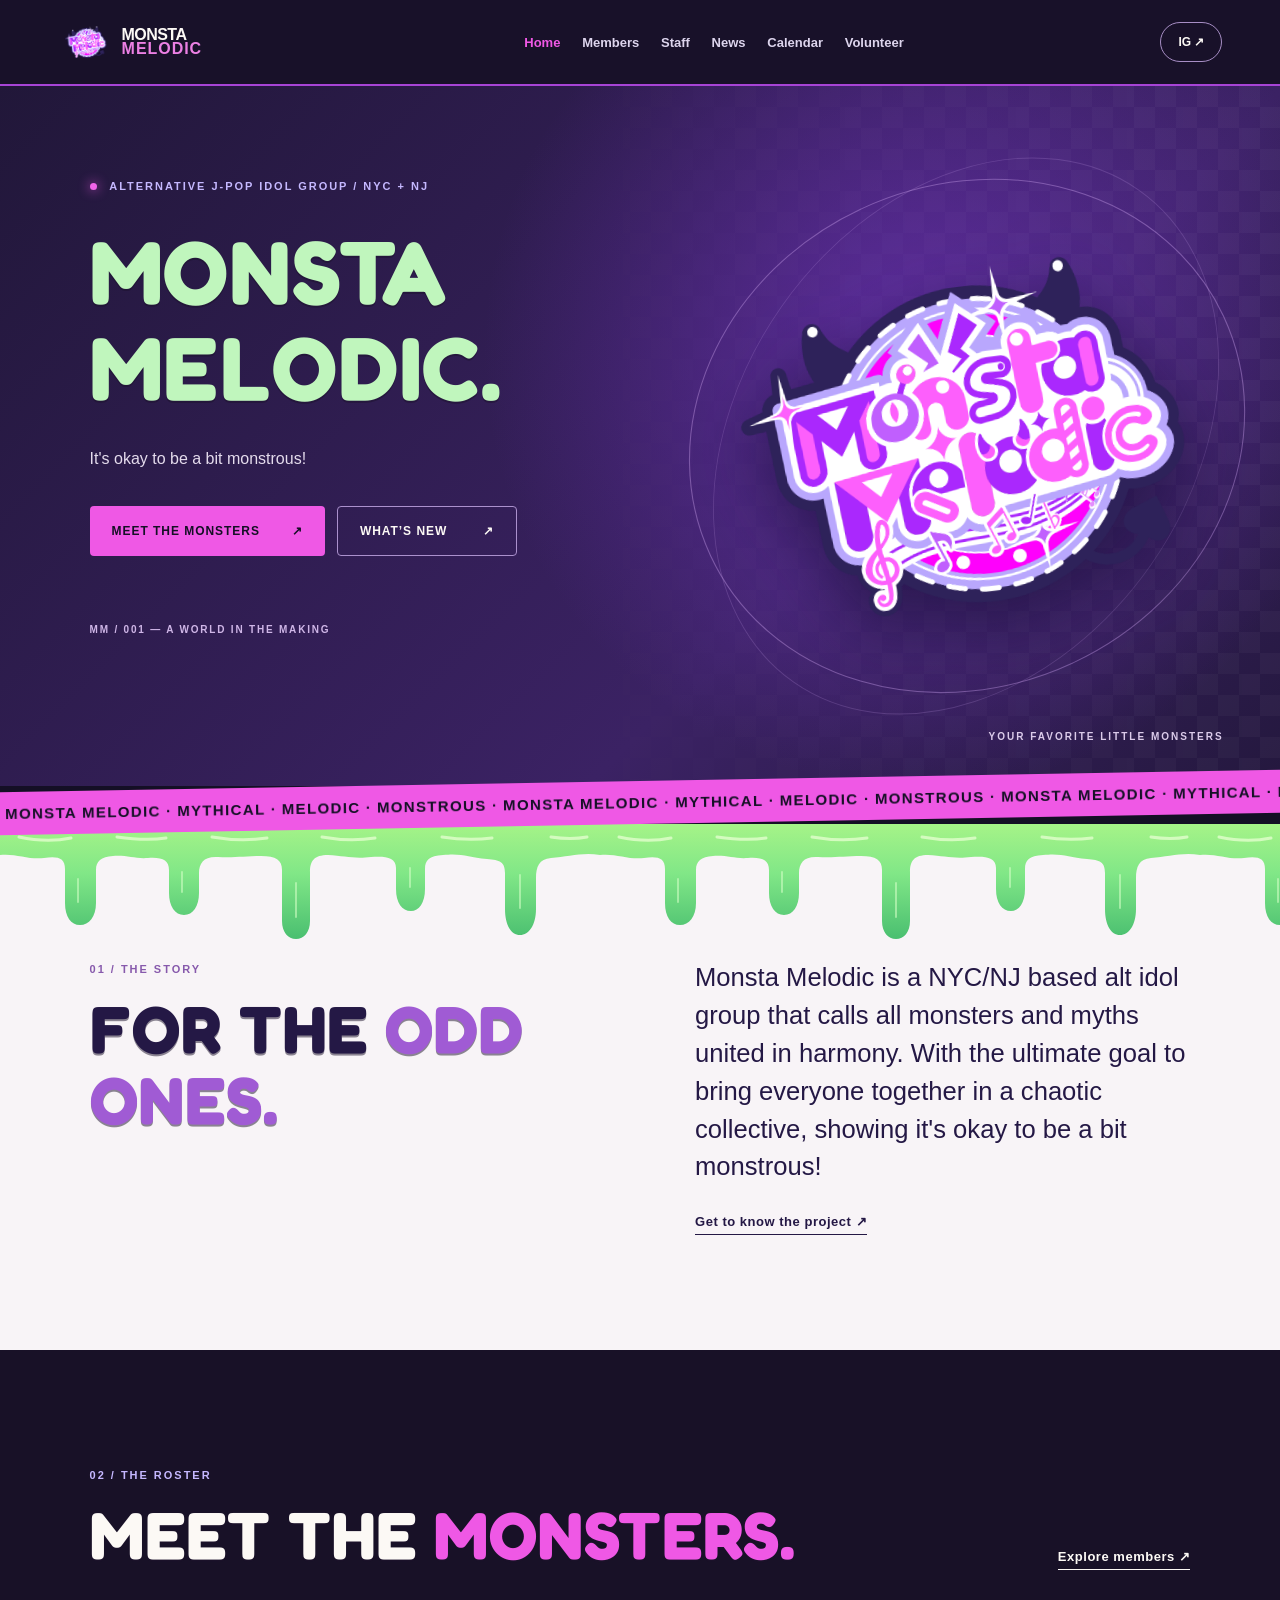
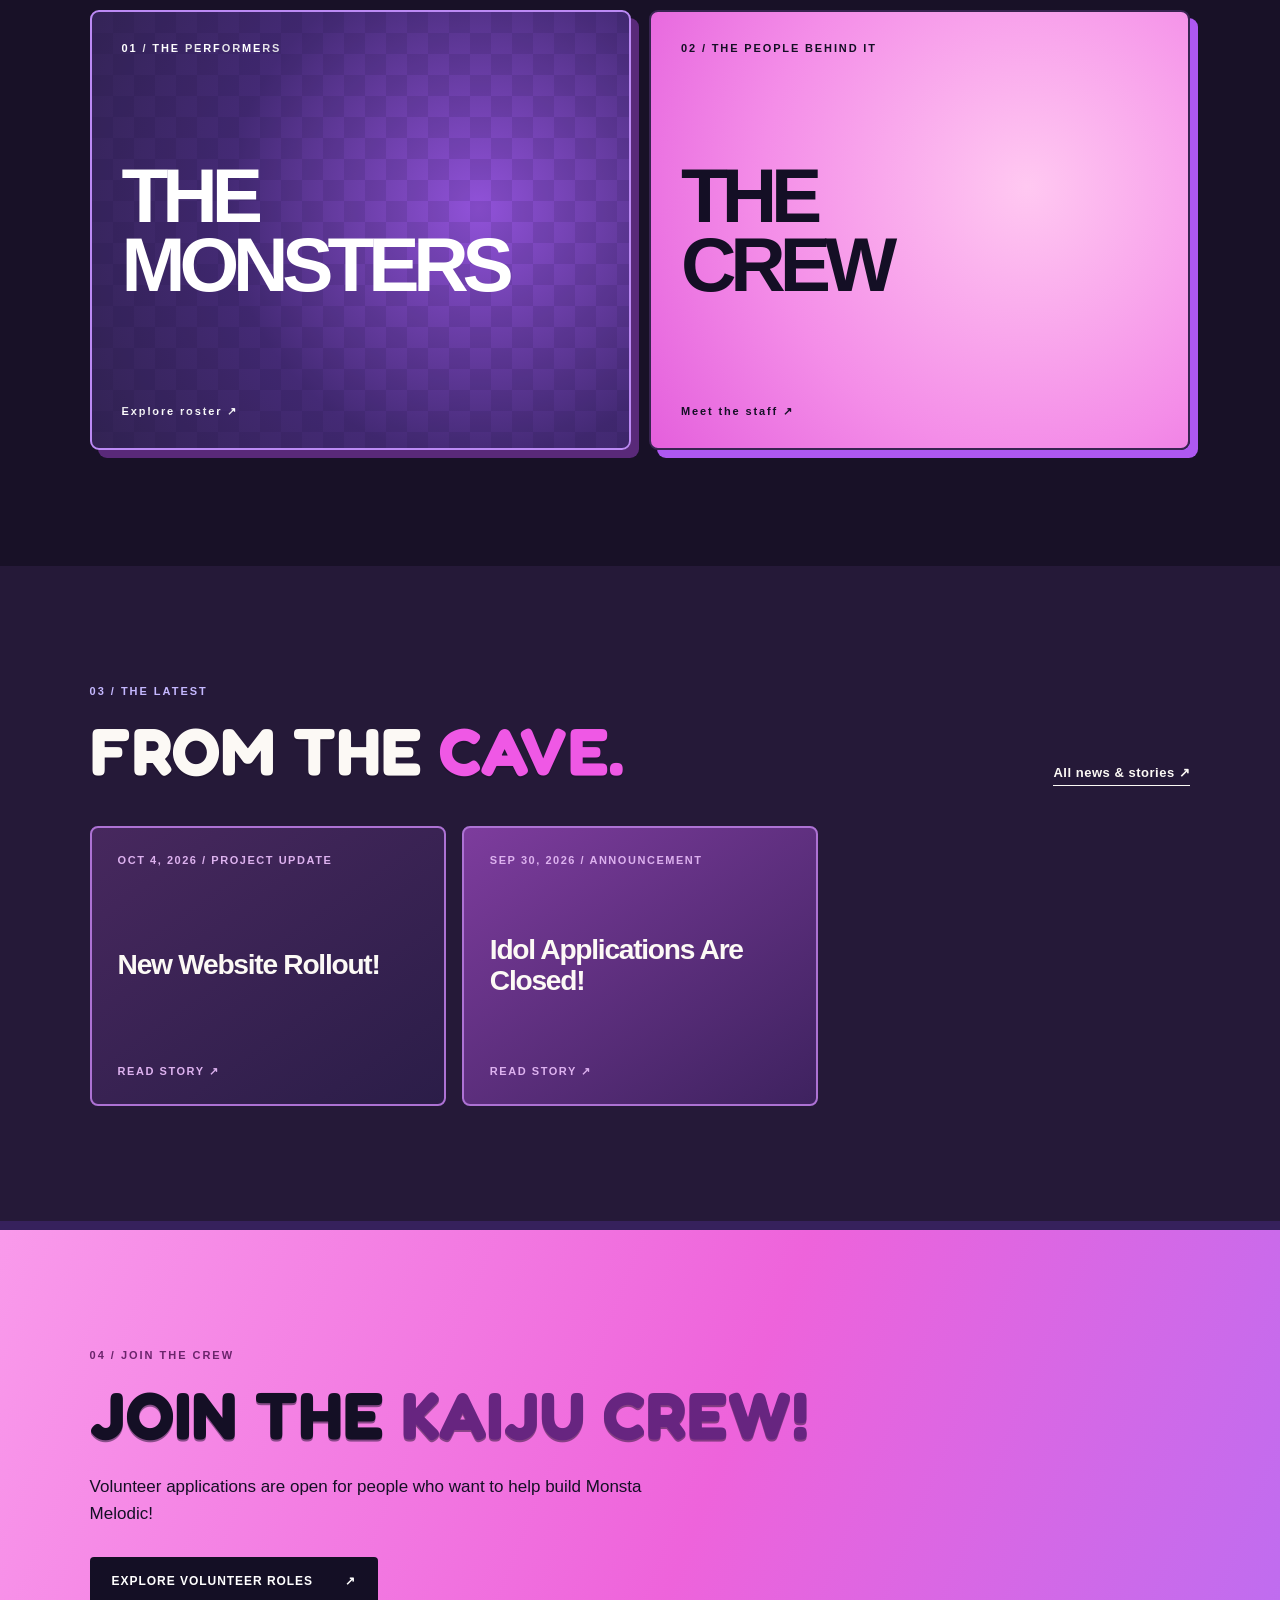
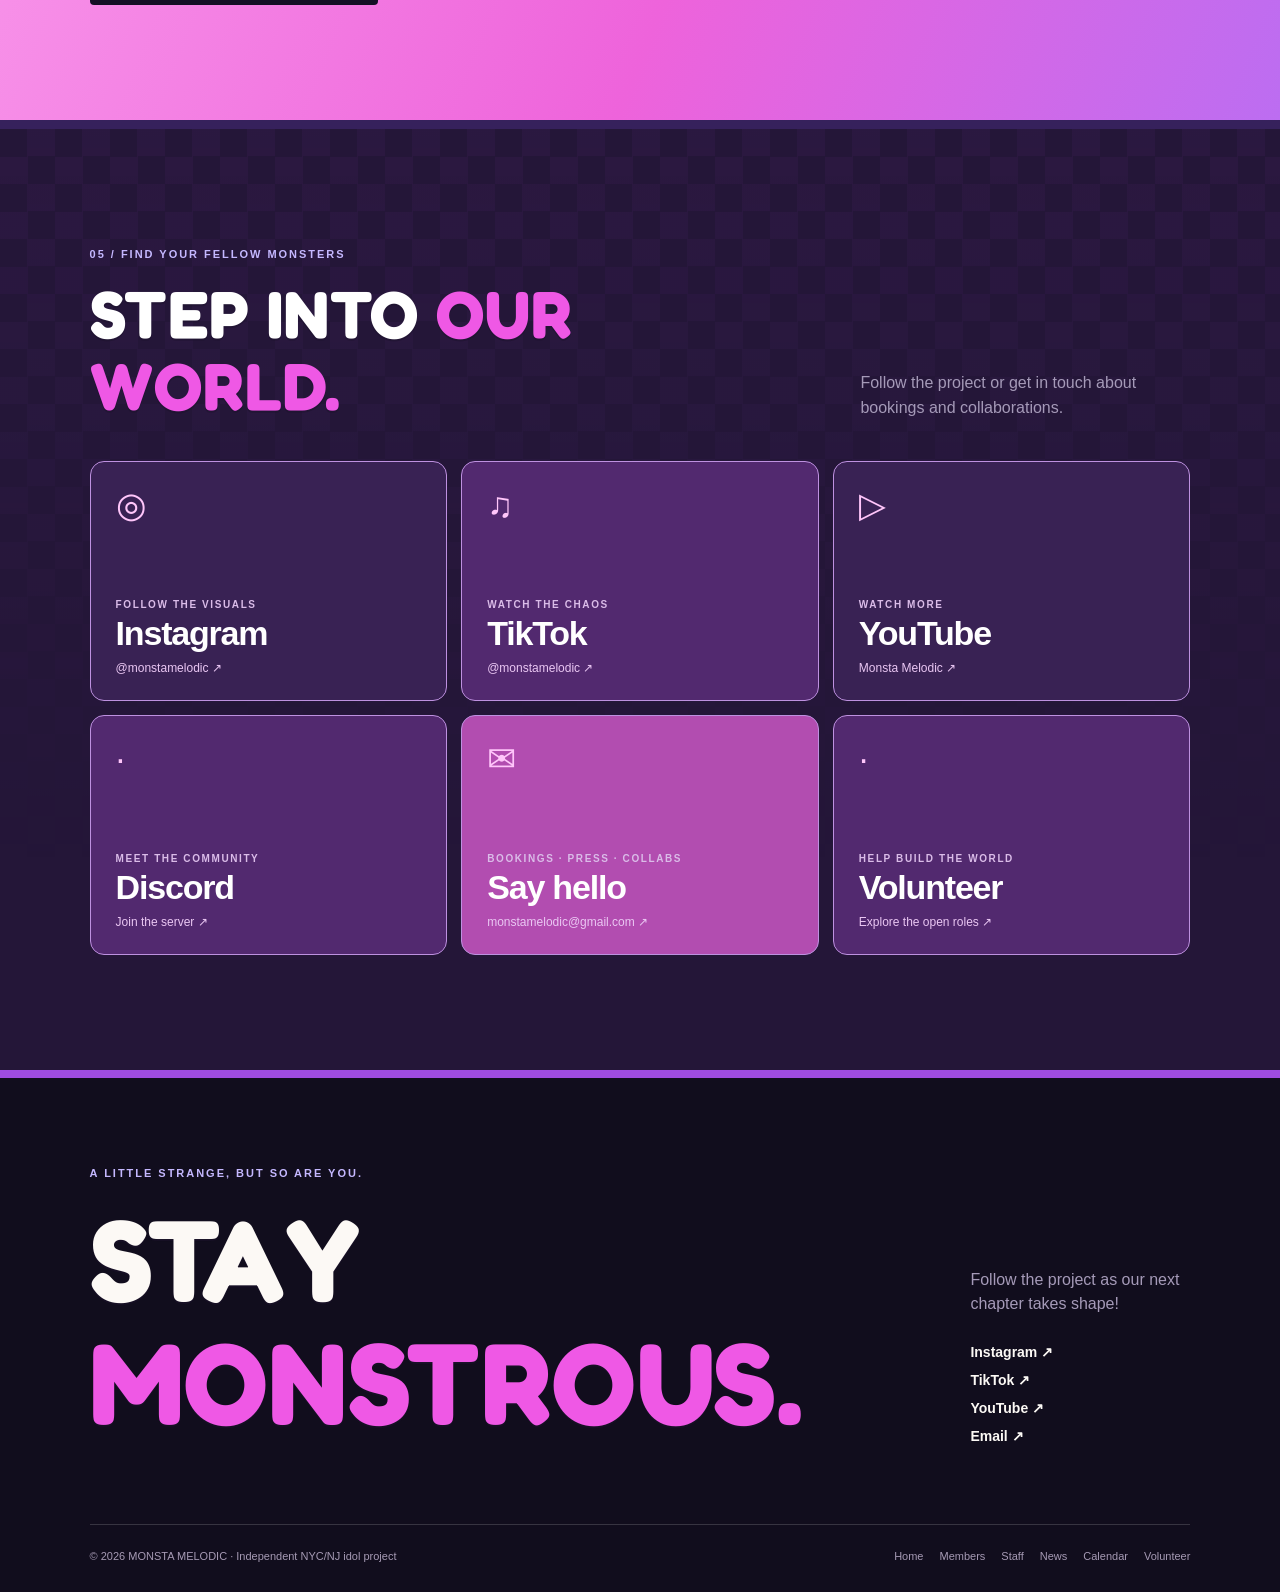
==== index.html @ e76c370d "Add files via upload" ====
<!doctype html>
<html lang="en"><head><meta charset="utf-8"><meta name="viewport" content="width=device-width, initial-scale=1"><meta name="theme-color" content="#271c50"><meta name="description" content="Independent NYC/NJ alternative J-pop idol group. Mythical, melodic, monstrous."><title>Home · Monsta Melodic</title><link rel="icon" href="Logo.png"><link rel="preconnect" href="https://fonts.googleapis.com"><link rel="preconnect" href="https://fonts.gstatic.com" crossorigin><link href="https://fonts.googleapis.com/css2?family=Baloo+2:wght@600;700;800&family=Fredoka:wght@500;600;700&display=swap" rel="stylesheet"><link rel="stylesheet" href="styles.css?v=20261109art"></head>
<body><a class="skip-link" href="#main">Skip to content</a><div class="site-wrap">
<header class="site-header"><a class="brand" href="index.html" aria-label="Monsta Melodic home"><img src="Logo.png" alt=""><span>MONSTA<span>MELODIC</span></span></a><button class="menu-toggle" type="button" aria-label="Open menu" aria-expanded="false" aria-controls="site-nav"><span></span><span></span></button><nav id="site-nav" aria-label="Main navigation"><a href="index.html" aria-current="page">Home</a><a href="members.html">Members</a><a href="staff.html">Staff</a><a href="news.html">News</a><a href="calendar.html">Calendar</a><a href="applications.html">Volunteer</a></nav><a class="header-social" href="https://www.instagram.com/monstamelodic/" target="_blank" rel="noopener" aria-label="Monsta Melodic Instagram">IG ↗</a></header>
<main id="main"><section class="hero panel" id="home"><div class="hero-copy"><span class="eyebrow"><i class="status-dot"></i> ALTERNATIVE J-POP IDOL GROUP / NYC + NJ</span><h1 class="hero-title"><span>MONSTA</span><span>MELODIC.</span></h1><p>It's okay to be a bit monstrous!</p><div class="button-row"><a class="button bright" href="members.html">Meet the monsters <span>↗</span></a><a class="button outline" href="news.html">What’s new <span>↗</span></a></div><span class="hero-index">MM / 001 — A WORLD IN THE MAKING</span></div><div class="hero-art"><div class="halo halo-one"></div><div class="halo halo-two"></div><div class="brand-eye eye-left" aria-hidden="true"></div><img src="Logo.png" alt="Monsta Melodic illustrated logo"><span class="art-label">YOUR FAVORITE LITTLE MONSTERS</span></div></section>
<div class="marquee" aria-label="Monsta Melodic · Mythical · Melodic · Monstrous"><div class="marquee-track" aria-hidden="true"><span>· MONSTA MELODIC · MYTHICAL · MELODIC · MONSTROUS · MONSTA MELODIC · MYTHICAL · MELODIC · MONSTROUS · MONSTA MELODIC · MYTHICAL · MELODIC · MONSTROUS · MONSTA MELODIC · MYTHICAL · MELODIC · MONSTROUS · MONSTA MELODIC · MYTHICAL · MELODIC · MONSTROUS </span><span>· MONSTA MELODIC · MYTHICAL · MELODIC · MONSTROUS · MONSTA MELODIC · MYTHICAL · MELODIC · MONSTROUS · MONSTA MELODIC · MYTHICAL · MELODIC · MONSTROUS · MONSTA MELODIC · MYTHICAL · MELODIC · MONSTROUS · MONSTA MELODIC · MYTHICAL · MELODIC · MONSTROUS </span></div></div>
<section class="section split-intro" id="about"><div><span class="eyebrow">01 / THE STORY</span><h2>FOR THE <em>ODD ONES.</em></h2></div><div><p>Monsta Melodic is a NYC/NJ based alt idol group that calls all monsters and myths united in harmony. With the ultimate goal to bring everyone together in a chaotic collective, showing it's okay to be a bit monstrous!</p><a class="text-link" href="members.html">Get to know the project ↗</a></div></section>
<section class="section feature-section"><div class="section-head"><div><span class="eyebrow">02 / THE ROSTER</span><h2>MEET THE <em>MONSTERS.</em></h2></div><a class="text-link" href="members.html">Explore members ↗</a></div><div class="feature-grid"><a href="members.html" class="feature-card feature-purple"><span>01 / THE PERFORMERS</span><div class="feature-symbol"><img class="supplied-art" src="assets/question-marks.jpg" alt=""></div><strong>THE<br>MONSTERS</strong><span class="feature-arrow">Explore roster ↗</span></a><a href="staff.html" class="feature-card feature-pink"><span>02 / THE PEOPLE BEHIND IT</span><div class="feature-symbol"><img class="supplied-art" src="assets/ghosts.jpg" alt=""></div><strong>THE<br>CREW</strong><span class="feature-arrow">Meet the staff ↗</span></a></div></section>
<section class="section latest-section"><div class="section-head"><div><span class="eyebrow">03 / THE LATEST</span><h2>FROM THE <em>CAVE.</em></h2></div><a class="text-link" href="news.html">All news & stories ↗</a></div><div id="latest-posts" class="latest-grid"><a class="news-tile" href="news.html"><span>PROJECT UPDATES</span><h3>Catch up with Monsta Melodic</h3><span>Read the news ↗</span></a></div></section>
<section class="section join-section" id="volunteer"><div><span class="eyebrow">04 / JOIN THE CREW</span><h2>JOIN THE <em>KAIJU CREW!</em></h2><p>Volunteer applications are open for people who want to help build Monsta Melodic!</p><a class="button dark" href="applications.html">Explore volunteer roles <span>↗</span></a></div></section>
<section class="section social-section" id="contact"><div class="section-head"><div><span class="eyebrow">05 / FIND YOUR FELLOW MONSTERS</span><h2>STEP INTO <em>OUR WORLD.</em></h2></div><p>Follow the project or get in touch about bookings and collaborations.</p></div><div class="social-grid"><a class="social-card" href="https://www.instagram.com/monstamelodic/" target="_blank" rel="noopener"><span class="social-symbol">◎</span><span>FOLLOW THE VISUALS</span><strong>Instagram</strong><small>@monstamelodic ↗</small></a><a class="social-card" href="https://www.tiktok.com/@monstamelodic" target="_blank" rel="noopener"><span class="social-symbol">♫</span><span>WATCH THE CHAOS</span><strong>TikTok</strong><small>@monstamelodic ↗</small></a><a class="social-card" href="https://www.youtube.com/channel/UCwxbz_F4ipwJG1VYpBXucgw?themeRefresh=1" target="_blank" rel="noopener"><span class="social-symbol">▷</span><span>WATCH MORE</span><strong>YouTube</strong><small>Monsta Melodic ↗</small></a><button class="social-card discord-trigger" type="button"><span class="social-symbol">·</span><span>MEET THE COMMUNITY</span><strong>Discord</strong><small>Join the server ↗</small></button><a class="social-card social-email" href="mailto:monstamelodic@gmail.com"><span class="social-symbol">✉</span><span>BOOKINGS · PRESS · COLLABS</span><strong>Say hello</strong><small>monstamelodic@gmail.com ↗</small></a><a class="social-card social-volunteer" href="applications.html"><span class="social-symbol">·</span><span>HELP BUILD THE WORLD</span><strong>Volunteer</strong><small>Explore the open roles ↗</small></a></div></section></main>
<footer class="site-footer"><div class="footer-lead"><div><span class="eyebrow">A little strange, but so are you.</span><h2>STAY<br><em>MONSTROUS.</em></h2></div><div class="footer-connect"><p>Follow the project as our next chapter takes shape!</p><a href="https://www.instagram.com/monstamelodic/" target="_blank" rel="noopener">Instagram ↗</a><a href="https://www.tiktok.com/@monstamelodic" target="_blank" rel="noopener">TikTok ↗</a><a href="https://www.youtube.com/channel/UCwxbz_F4ipwJG1VYpBXucgw?themeRefresh=1" target="_blank" rel="noopener">YouTube ↗</a><a href="mailto:monstamelodic@gmail.com">Email ↗</a></div></div><div class="footer-bottom"><span>© 2026 MONSTA MELODIC · Independent NYC/NJ idol project</span><nav aria-label="Footer navigation"><a href="index.html">Home</a><a href="members.html">Members</a><a href="staff.html">Staff</a><a href="news.html">News</a><a href="calendar.html">Calendar</a><a href="applications.html">Volunteer</a></nav></div></footer></div><script src="script.js?v=20260930staff" defer></script></body></html>
---- styles.css ----
@font-face {
  font-family: 'Creato Display';
  src: url('assets/CreatoDisplay-Regular.otf') format('opentype');
  font-weight: 400;
  font-display: swap;
}
:root{--ink:#241845;--navy:#211739;--deep:#140f25;--pink:#ef58e5;--violet:#a759ee;--lilac:#c5b8ff;--cream:#fcf9f5;--muted:#a59ab8;--line:rgba(255,255,255,.16)}*{box-sizing:border-box}html{scroll-behavior:smooth}body{margin:0;background:var(--deep);color:var(--cream);font-family:'Creato Display',sans-serif}button,a{font:inherit}a{color:inherit;text-decoration:none}button{cursor:pointer}img{max-width:100%;display:block}::selection{background:var(--pink);color:var(--deep)}:focus-visible{outline:3px solid var(--pink);outline-offset:4px}.skip-link{position:absolute;top:-100px;left:20px;background:white;color:#211739;padding:12px;z-index:100}.skip-link:focus{top:12px}.site-wrap{max-width:1800px;margin:auto;overflow:hidden}.site-header{height:86px;padding:0 clamp(20px,4.5vw,84px);display:flex;align-items:center;gap:32px;border-bottom:1px solid var(--line);position:relative;z-index:40;background:#181129}.brand{display:flex;align-items:center;gap:8px;min-width:210px;font-family:'Creato Display',sans-serif;font-size:16px;font-weight:700;letter-spacing:-.065em;line-height:.88}.brand span span{display:block;color:var(--pink);letter-spacing:.06em}.brand img{width:56px;height:56px;object-fit:contain}.site-header nav{display:flex;align-items:center;gap:clamp(11px,1.7vw,30px);margin:auto}.site-header nav a{color:#ddd5ed;font-size:13px;font-weight:700;transition:color .2s;white-space:nowrap}.site-header nav a:hover,.site-header nav a[aria-current]{color:var(--pink)}.header-social{font-size:12px;font-weight:800;border:1px solid #a78ec5;border-radius:100px;padding:12px 17px;white-space:nowrap}.header-social:hover{background:var(--pink);color:var(--deep);border-color:var(--pink)}.menu-toggle{display:none}.eyebrow{font-size:11px;font-weight:800;letter-spacing:.18em;text-transform:uppercase;color:var(--lilac)}h1,h2,h3,p{margin-top:0}h1,h2,h3{font-family:'Creato Display',sans-serif;letter-spacing:-.065em}h1{font-size:clamp(64px,8.5vw,142px);line-height:.91;margin:26px 0}h2{font-size:clamp(42px,5.2vw,85px);line-height:.96;margin:16px 0 0}h1 em,h2 em{font-style:normal;color:var(--pink)}.hero{min-height:700px;display:grid;grid-template-columns:1fr 49%;position:relative;background:radial-gradient(circle at 74% 46%,#61369f 0,#38235e 31%,#23193a 62%,#1b1530 95%)}.hero-copy{padding:clamp(58px,7vw,115px) 0 42px clamp(24px,7vw,115px);position:relative;z-index:2}.hero h1{font-size:clamp(62px,7.25vw,116px)}.hero h1 span{color:var(--lilac)}.hero-copy>p{max-width:430px;color:#e5dced;line-height:1.65;font-size:16px}.status-dot{display:inline-block;width:7px;height:7px;border-radius:50%;background:#f064e8;margin-right:8px;box-shadow:0 0 12px var(--pink)}.button-row{display:flex;gap:12px;flex-wrap:wrap;margin-top:34px}.button{display:inline-flex;align-items:center;justify-content:space-between;gap:32px;padding:17px 22px;min-width:180px;border-radius:4px;text-transform:uppercase;font-size:12px;font-weight:800;letter-spacing:.08em;transition:transform .2s,background .2s,box-shadow .2s}.button:hover{transform:translateY(-4px);box-shadow:0 12px 30px #0004}.button.bright{background:var(--pink);color:var(--deep)}.button.outline{border:1px solid #ab91cd}.button.dark{background:var(--deep);color:white}.hero-index{display:block;color:#aa94c8;font-size:10px;font-weight:700;letter-spacing:.18em;margin-top:68px}.hero-art{position:relative;display:grid;place-items:center;min-height:620px;isolation:isolate}.hero-art img{width:min(95%,590px);filter:drop-shadow(0 30px 60px #180c3b99);transform:rotate(-7deg);transition:transform .6s}.hero-art:hover img{transform:rotate(-2deg) scale(1.04)}.halo{border:1px solid #bd95e073;position:absolute;border-radius:50%;width:min(80%,550px);aspect-ratio:1;transform:rotate(-25deg) scaleX(1.13)}.halo-two{width:min(96%,680px);opacity:.5;transform:rotate(35deg) scaleX(.75)}.sparkle{position:absolute;color:#fd87ed;font-size:50px}.sp-a{top:12%;right:15%}.sp-b{bottom:16%;left:5%;font-size:85px}.art-label{position:absolute;bottom:44px;right:9%;font-size:10px;font-weight:800;letter-spacing:.2em;color:#dbcbea}.marquee{overflow:hidden;background:var(--pink);color:var(--deep);white-space:nowrap;padding:13px 0;transform:rotate(-1deg);margin:-5px -6px 0;position:relative;z-index:3;font:800 13px 'Creato Display';letter-spacing:.18em}.marquee div{width:max-content;animation:marquee 32s linear infinite}@keyframes marquee{to{transform:translateX(-50%)}}.section{padding:clamp(70px,9vw,145px) clamp(24px,7vw,115px)}.split-intro{display:grid;grid-template-columns:1fr 1fr;gap:10%;background:#f8f4f7;color:var(--ink)}.split-intro .eyebrow{color:#8759ac}.split-intro h2 em{color:#a05bd4}.split-intro>div:nth-child(2){align-self:end}.split-intro p{font-size:clamp(18px,2vw,27px);line-height:1.48;max-width:610px}.text-link{font-size:13px;font-weight:800;letter-spacing:.04em;border-bottom:1px solid currentColor;padding-bottom:5px;display:inline-block;transition:transform .2s,color .2s}.text-link:hover{transform:translateX(4px);color:var(--pink)}.section-head{display:flex;align-items:end;justify-content:space-between;gap:24px;margin-bottom:40px}.section-head p{color:var(--muted);max-width:330px;line-height:1.6;margin:0}.section-head .text-link{white-space:nowrap}.feature-section{background:#181127}.feature-grid{display:grid;grid-template-columns:1fr 1fr;gap:18px}.feature-card{min-height:440px;border-radius:9px;padding:30px;position:relative;overflow:hidden;display:flex;flex-direction:column;justify-content:space-between;transition:transform .25s}.feature-card:hover{transform:translateY(-7px)}.feature-purple{background:radial-gradient(circle at 72% 45%,#9152d9,#442a75 55%,#322353);color:white}.feature-pink{background:radial-gradient(circle at 70% 40%,#ffc8f1,#f48de8 58%,#e45fdc);color:var(--deep)}.feature-card>span:first-child,.feature-arrow{font-size:11px;font-weight:800;letter-spacing:.17em}.feature-card strong{font:700 clamp(58px,6vw,100px)/.9 'Creato Display';letter-spacing:-.08em;position:relative;z-index:2}.feature-symbol{position:absolute;right:4%;top:14%;font-size:clamp(190px,24vw,350px);line-height:1;color:#fff3;transform:rotate(-15deg)}.feature-pink .feature-symbol{color:#8a25a02c}.latest-section{background:#251938}.latest-grid{display:grid;grid-template-columns:repeat(3,1fr);gap:16px}.news-tile{min-height:280px;padding:26px;border:1px solid #8d6da07c;background:#332247;border-radius:8px;display:flex;flex-direction:column;transition:background .2s,transform .2s}.news-tile:hover{background:#49305d;transform:translateY(-5px)}.news-tile>span{color:#ddb2ef;text-transform:uppercase;font-size:11px;letter-spacing:.14em;font-weight:800}.news-tile h3{font-size:clamp(23px,2.2vw,33px);line-height:1.1;margin:auto 0}.join-section{background:var(--pink);color:var(--deep);position:relative;min-height:420px;display:flex;align-items:center;overflow:hidden}.join-section>div{position:relative;z-index:1;max-width:750px}.join-section .eyebrow{color:#6a246b}.join-section h2 em{color:#672580}.join-section p{max-width:600px;line-height:1.6;margin:22px 0 30px;font-size:17px}.join-star{position:absolute;right:5%;top:-25%;font-size:600px;color:#fff5;line-height:1}.contact-strip{background:#1b132b;display:flex;justify-content:space-between;gap:25px;align-items:center;padding-top:42px;padding-bottom:42px;font-size:13px;letter-spacing:.1em;font-weight:800}.contact-strip a{font-size:clamp(16px,2vw,30px);letter-spacing:-.03em;overflow-wrap:anywhere}.site-footer{background:#110d1d;padding:85px clamp(24px,7vw,115px) 30px}.footer-lead{display:flex;justify-content:space-between;gap:40px;padding-bottom:80px}.footer-lead h2{font-size:clamp(60px,9vw,150px)}.footer-connect{max-width:220px;display:flex;flex-direction:column;gap:12px;align-self:end}.footer-connect p{color:var(--muted);line-height:1.5}.footer-connect a{font-size:14px;font-weight:700}.footer-connect a:hover{color:var(--pink)}.footer-bottom{border-top:1px solid var(--line);padding-top:25px;display:flex;justify-content:space-between;gap:25px;color:#a69ab4;font-size:11px}.footer-bottom nav{display:flex;flex-wrap:wrap;gap:16px}.footer-bottom a:hover{color:white}.page-hero{min-height:440px;padding:85px clamp(24px,7vw,115px);position:relative;display:flex;align-items:center;justify-content:space-between;gap:30px;background:radial-gradient(circle at 85% 50%,#58368d,#271b46 51%,#201632)}.page-hero>div:first-child{z-index:1}.page-hero h1{font-size:clamp(60px,8vw,118px);margin:22px 0}.page-hero p{color:#e0d3ed;font-size:17px;line-height:1.5;max-width:520px}.hero-sticker{font:300px/.8 'Creato Display';color:#e78cf0a1;transform:rotate(-20deg);position:relative}.hero-sticker small{position:absolute;bottom:0;right:5%;font:800 11px 'Creato Display';letter-spacing:.18em;white-space:nowrap;border:1px solid #cfb3dc;padding:12px;border-radius:40px;transform:rotate(20deg)}.roster-section,.staff-section,.news-section,.roles-section,.calendar-section{background:#f8f4f7;color:var(--ink)}.roster-section .eyebrow,.staff-section .eyebrow,.news-section .eyebrow,.roles-section .eyebrow,.calendar-section .eyebrow{color:#8759ac}.member-grid{display:grid;grid-template-columns:repeat(3,minmax(0,1fr));gap:28px}.member-card{background:white;border:1px solid #e8dce9;border-radius:9px;overflow:hidden;box-shadow:0 10px 30px #2117390b;transition:transform .25s,box-shadow .25s}.member-card:hover{transform:translateY(-5px);box-shadow:0 22px 40px #2117391c}.member-visual{height:360px;position:relative;overflow:hidden;background:linear-gradient(140deg,var(--accent),#2d2051 80%)}.member-visual:after{content:'';position:absolute;width:260px;height:260px;border-radius:50%;border:1px solid #fff7;top:35px;left:calc(50% - 130px);pointer-events:none}.member-toggle{height:100%;width:100%;border:0;text-align:left;background:none;color:#fff;position:relative;display:flex;flex-direction:column;justify-content:space-between;padding:22px}.member-number,.portrait-caption,.member-hint{z-index:1;font-size:11px;font-weight:800;letter-spacing:.14em}.portrait-placeholder{font:240px/.8 'Creato Display';align-self:center;color:#fff7;transform:rotate(-14deg);transition:transform .3s}.member-card:hover .portrait-placeholder{transform:rotate(4deg) scale(1.08)}.portrait-caption{align-self:center}.member-hint{align-self:flex-end}.member-bio{position:absolute;inset:0;z-index:3;background:#24183eeF;color:#fff;padding:30px;display:flex;flex-direction:column;justify-content:center;opacity:0;visibility:hidden;transform:translateY(15px);transition:opacity .25s,transform .25s,visibility .25s}.member-card:hover .member-bio,.member-toggle:focus-visible + .member-bio,.member-card.is-open .member-bio{opacity:1;visibility:visible;transform:none}.member-bio .position-tag{color:#ffbaf1;font-size:10px;font-weight:800;letter-spacing:.13em}.bio-quote{font:600 31px/1.15 'Creato Display';letter-spacing:-.04em;margin:22px 0}.member-bio p:not(.bio-quote){color:#d0c3df;font-size:14px}.bio-social{display:flex;gap:12px}.bio-social a{border:1px solid #be96d1;border-radius:30px;padding:8px 12px;font-size:11px;font-weight:800}.bio-social a:hover{background:var(--pink);color:var(--deep)}.member-meta{padding:22px 22px 12px;display:flex;justify-content:space-between;align-items:end}.member-meta h3{font-size:30px;margin:8px 0 0}.color-swatch{width:22px;height:22px;border-radius:50%;border:3px solid white;box-shadow:0 0 0 1px #aaa}.member-card dl{margin:0;padding:0 22px 22px}.member-card dl div{display:flex;justify-content:space-between;padding:10px 0;border-top:1px solid #eee2ef;gap:15px;font-size:12px}.member-card dt{color:#7c718b}.member-card dd{margin:0;font-weight:800}.mini-cta{background:#311f50;display:flex;justify-content:space-between;gap:20px;padding-top:44px;padding-bottom:44px;font-size:13px;font-weight:800;letter-spacing:.13em}.mini-cta a{color:#f98be7}.filter-bar{display:flex;gap:9px;flex-wrap:wrap;margin-bottom:34px}.filter{border:1px solid #d9cce3;border-radius:100px;background:transparent;color:var(--ink);padding:11px 18px;font-size:12px;font-weight:800}.filter:hover,.filter.active{background:var(--ink);border-color:var(--ink);color:white}.staff-grid{display:grid;grid-template-columns:repeat(4,minmax(0,1fr));gap:32px 18px}.staff-card{background:white;border:1px solid #e8dce9;border-radius:9px;padding:28px 20px 22px;position:relative;margin-top:65px;box-shadow:0 10px 30px #2117390b;transition:transform .2s}.staff-card:hover{transform:translateY(-5px)}.staff-card[hidden]{display:none}.staff-avatar{height:130px;width:130px;border-radius:50%;display:grid;place-items:center;background:linear-gradient(140deg,#f6a4ef,#6c3aaf);border:7px solid #f8f4f7;box-shadow:0 0 0 1px #b9a3cc;margin:-92px auto 24px;overflow:hidden}.staff-avatar img{width:100%;height:100%;object-fit:cover}.staff-avatar span{color:white;font-size:85px;line-height:1}.staff-nameplate{background:#301d50;color:white;padding:12px 15px;font:800 12px 'Creato Display';letter-spacing:.07em;border-radius:3px;display:flex;justify-content:space-between}.staff-content{padding:18px 5px 4px}.department-tag{display:inline-block;background:#f1dcf5;color:#6c327f;padding:6px 9px;border-radius:3px;font-size:10px;font-weight:800;text-transform:uppercase;letter-spacing:.1em}.staff-content h3{font-size:24px;margin:16px 0 9px}.staff-content p{font-size:13px;line-height:1.55;color:#5e526b;min-height:62px}.staff-placeholder{font-size:11px;color:#8c7d99}.open-role{background:#f6e6f7;border-style:dashed;border-color:#bd78cb}.open-role .staff-nameplate{background:#9b49a7}.open-role .staff-avatar{background:var(--pink)}.open-role .text-link{margin-top:12px}.roles-grid{display:grid;grid-template-columns:repeat(3,1fr);gap:16px}.role-card{background:#fff;border:1px solid #e4d6e5;border-radius:8px;padding:27px;min-height:260px;display:flex;flex-direction:column;transition:transform .2s,box-shadow .2s}.role-card:hover{transform:translateY(-5px);box-shadow:0 15px 30px #2117391c}.role-icon{font-size:35px;color:#a047cb}.role-category{font-size:11px;color:#8a698f;font-weight:800;text-transform:uppercase;letter-spacing:.1em;margin:15px 0}.role-card h3{font-size:27px;line-height:1.08;margin:0}.role-action{border-top:1px solid #e5d9e7;padding-top:15px;margin-top:auto;display:flex;justify-content:space-between;font-size:12px;font-weight:800}.note-box{margin-top:30px;background:#eee0f4;border-radius:7px;padding:25px 30px;display:flex;align-items:center;gap:20px;flex-wrap:wrap}.note-box span{font-size:12px;font-weight:800;letter-spacing:.1em}.note-box p{margin:0}.note-box a{margin-left:auto}.archive-list{display:grid;gap:12px}.archive-item{border:1px solid #e7d9e8;background:white;padding:28px;display:grid;grid-template-columns:160px 1fr auto;gap:30px;align-items:center;transition:background .2s,transform .2s}.archive-item:hover{background:#f5e6f8;transform:translateX(4px)}.archive-item time,.archive-item .category{font-size:11px;color:#7d568f;letter-spacing:.1em;text-transform:uppercase;font-weight:800}.archive-item h3{font-size:27px;margin:5px 0}.archive-item p{margin:0;font-size:13px;color:#695d74}.archive-item .arrow{font-size:25px}.article-view{max-width:800px;margin:auto}.article-view[hidden],.archive-list[hidden]{display:none}.article-kicker{display:block;margin:55px 0 15px}.article-view h2{font-size:clamp(42px,5vw,78px);margin-bottom:32px}.article-body{font-size:18px;line-height:1.75;color:#514359}.article-body p{margin:0 0 22px}.calendar-frame{height:650px;border:12px solid #392353;border-radius:12px;overflow:hidden;background:#fff}.calendar-frame iframe{width:100%;height:100%;border:0}.calendar-note{margin:20px 0 0;color:#6e617a}.calendar-note a{text-decoration:underline}@media(max-width:1150px){.site-header{gap:12px}.brand{min-width:170px}.site-header nav{gap:11px}.site-header nav a{font-size:12px}.header-social{display:none}.staff-grid{grid-template-columns:repeat(3,1fr)}}@media(max-width:900px){.site-header{height:74px}.menu-toggle{display:block;margin-left:auto;background:transparent;border:0;width:42px;height:42px;position:relative;z-index:42}.menu-toggle span{display:block;height:2px;background:white;margin:8px 3px}.site-header nav{display:none;position:absolute;top:74px;left:0;right:0;background:#211739;padding:24px;box-shadow:0 15px 30px #0005;flex-direction:column;align-items:stretch;gap:0}.site-header nav.open{display:flex}.site-header nav a{padding:14px 8px;font-size:16px;border-bottom:1px solid var(--line)}.hero{grid-template-columns:1fr}.hero-copy{padding:70px 32px 0}.hero-art{min-height:430px}.hero-art img{width:min(70%,480px)}.hero-index{margin-top:40px}.split-intro{gap:30px}.member-grid,.roles-grid{grid-template-columns:repeat(2,1fr)}.staff-grid{grid-template-columns:repeat(2,1fr)}.hero-sticker{font-size:200px}.page-hero{min-height:390px}.latest-grid{grid-template-columns:repeat(2,1fr)}}@media(max-width:620px){.brand{min-width:0}.site-header{padding:0 20px}.hero h1{font-size:clamp(52px,13.2vw,76px)}.hero-art{min-height:320px}.hero-art img{width:min(82%,380px)}.art-label{bottom:18px;font-size:8px}.sparkle{font-size:30px}.sp-b{font-size:50px}.section{padding:70px 22px}.split-intro,.feature-grid,.latest-grid,.member-grid,.staff-grid,.roles-grid{grid-template-columns:1fr}.section-head{align-items:start;flex-direction:column}.feature-card{min-height:360px}.feature-card strong{font-size:70px}.member-visual{height:360px}.staff-grid{gap:40px}.staff-card{margin-top:70px}.page-hero{padding:75px 22px;min-height:400px}.page-hero h1{font-size:clamp(53px,13vw,78px)}.hero-sticker{position:absolute;right:-25px;bottom:20px;font-size:130px;opacity:.35}.hero-sticker small{display:none}.footer-lead,.footer-bottom,.contact-strip,.mini-cta{flex-direction:column;align-items:start}.footer-lead{padding-bottom:50px}.footer-connect{align-self:start}.site-footer{padding:75px 22px 30px}.archive-item{grid-template-columns:1fr auto;gap:12px}.archive-item time{grid-column:1/-1}.archive-item h3{font-size:24px}.calendar-frame{height:560px;border-width:6px}.join-star{font-size:400px;right:-130px;top:0}.note-box a{margin-left:0}.button{min-width:0}.brand img{width:46px;height:46px}.brand{font-size:14px}}@media(prefers-reduced-motion:reduce){*,*:before,*:after{scroll-behavior:auto!important;animation-duration:.01ms!important;transition-duration:.01ms!important}}
.member-close{position:absolute;right:20px;top:18px;background:transparent;border:1px solid #ccacd9;border-radius:50%;color:white;font-size:22px;width:37px;height:37px;line-height:1}.member-close:hover{background:#a554c3}.member-bio .position-tag{padding-right:35px}
/* Monsta Melodic world: bright J-pop color, spooky characters, and restrained motion. */
:root{--candy:#f454e9;--electric:#a621f5;--mint:#b7f8c0;--lime:#e9ef8c;--coral:#ec939e;--night:#2d2055}
.hero,.page-hero{background-image:radial-gradient(circle at 72% 38%,#7132bfaa 0,transparent 43%),linear-gradient(135deg,#211739,#3b2264 65%,#24183e)}
.hero:before,.page-hero:before{content:"";position:absolute;inset:0;pointer-events:none;background:conic-gradient(#ffffff12 25%,transparent 0 50%,#ffffff12 0 75%,transparent 0) 0 0/42px 42px;mask-image:linear-gradient(90deg,transparent 42%,#000b 100%);opacity:.65}
.hero-art img{animation:logoFloat 5.5s ease-in-out infinite;position:relative;z-index:2;filter:drop-shadow(0 25px 33px #0d092888)}
.hero-art:hover img{animation-play-state:paused;transform:rotate(-2deg) scale(1.04)}
@keyframes logoFloat{0%,100%{transform:translateY(0) rotate(-6deg)}50%{transform:translateY(-19px) rotate(-3deg)}}
.hero-art .brand-eye{position:absolute;width:104px;height:104px;border-radius:50%;background:radial-gradient(circle at 55% 52%,#1a1043 0 15%,#a764ed 16% 27%,#b9f8c3 28% 38%,#f9f4d5 39% 65%,#ffdc79 66% 74%,transparent 75%);border:3px solid #34225a;box-shadow:0 9px 0 #21143c;z-index:1;animation:eyeBob 6s ease-in-out infinite}
.hero-art .eye-left{left:4%;top:10%;transform:rotate(-22deg)}.hero-art .eye-right{right:5%;bottom:12%;animation-delay:-2.7s;width:80px;height:80px}
@keyframes eyeBob{50%{translate:0 -14px;rotate:9deg}}
.hero-art:before{content:"";position:absolute;width:64%;height:33%;border:32px solid var(--coral);border-bottom-color:transparent;border-left-color:transparent;border-radius:50%;right:-21%;top:4%;transform:rotate(32deg);filter:drop-shadow(0 7px #2d2055);opacity:.85}
.hero-art:after{content:"";position:absolute;width:45%;height:40%;border:24px solid var(--coral);border-top-color:transparent;border-right-color:transparent;border-radius:48%;left:-17%;bottom:-9%;transform:rotate(-33deg);opacity:.75}
.hero h1 em,.page-hero h1 em{color:#ff7bee;text-shadow:0 3px 0 #64268d}
.hero h1 span{color:#c0f6bd}.hero-index{color:#cfb6e7}
.sparkle{animation:twinkle 3s ease-in-out infinite alternate}.sp-b{animation-delay:1.1s}@keyframes twinkle{to{opacity:.35;transform:scale(.7) rotate(32deg)}}
.split-intro{position:relative;overflow:hidden}.split-intro:after{content:none;position:absolute;right:1%;bottom:-9%;font-size:290px;color:#d1b2e5;opacity:.55;pointer-events:none}
.feature-card,.news-tile,.role-card,.social-card,.member-card,.staff-card{isolation:isolate}
.feature-card:after,.news-tile:after,.role-card:after,.social-card:after{content:"";position:absolute;inset:-120% auto -120% -70%;width:40%;background:linear-gradient(90deg,transparent,#fff8,transparent);transform:rotate(24deg);pointer-events:none;transition:left .7s ease}
.feature-card:hover:after,.news-tile:hover:after,.role-card:hover:after,.social-card:hover:after{left:150%}
.feature-card{border:2px solid #bc8af5;box-shadow:8px 8px 0 #a545d977}.feature-pink{border-color:#382451;box-shadow:8px 8px 0 #ae58f1}
.feature-purple:before{content:"";position:absolute;inset:0;background:conic-gradient(#1b113c 25%,transparent 0 50%,#1b113c 0 75%,transparent 0) 0 0/42px 42px;opacity:.12}
.join-section{background:linear-gradient(112deg,#f99aeb,#ee63db 55%,#bc6df1);border-top:9px solid #36215c;border-bottom:9px solid #36215c}.join-section:before{content:"";position:absolute;right:-4%;bottom:-55%;width:390px;height:390px;border:36px solid #f7f0b9;border-radius:50%;box-shadow:0 0 0 12px #7a34c0,0 0 0 26px #331e59;opacity:.7}
.join-star{font-size:420px;color:#fff9;right:14%;top:8%;animation:twinkle 4s ease-in-out infinite alternate}
.page-hero .hero-sticker{color:#d0a1ec}.volunteer-hero:after{content:"";position:absolute;width:190px;height:190px;border-radius:50%;right:13%;top:10%;background:radial-gradient(circle at 55% 50%,#302254 0 14%,#9652d7 15% 28%,#b4f8c2 29% 40%,#fff7d7 41% 64%,#ffd879 65% 74%,transparent 75%);transform:rotate(18deg)}
/* The original monster-horn cards, adapted to the new layout. */
.roles-section{background:linear-gradient(180deg,#f5eefb,#faf6fa)}.roles-grid{grid-template-columns:repeat(2,minmax(0,1fr));gap:36px 28px;margin-top:68px}
.role-card{position:relative;display:grid;grid-template-columns:98px 1fr;grid-template-rows:auto 1fr auto;column-gap:20px;align-items:center;min-height:245px;padding:36px 28px;border:5px solid #332257;border-radius:48px;background:linear-gradient(128deg,#a64ee2,#7451bf);box-shadow:11px 12px 0 #32235c35;color:white;overflow:visible}
.role-card:nth-child(4n+1){background:linear-gradient(125deg,#dc79ba,#a94096)}.role-card:nth-child(4n+2){background:linear-gradient(125deg,#aa65e9,#754dbb)}.role-card:nth-child(4n+3){background:linear-gradient(125deg,#826acc,#5744a1)}.role-card:nth-child(4n+4){background:linear-gradient(125deg,#ee91c7,#b957a6)}
.role-card:before,.role-card:after{content:"";position:absolute;z-index:2;top:-35px;width:47px;height:65px;background:#fff7f7;clip-path:polygon(38% 0,100% 100%,0 87%);filter:drop-shadow(2px 2px #342357);pointer-events:none;transition:transform .3s}
.role-card:before{left:9%;transform:rotate(-13deg)}.role-card:after{right:9%;transform:rotate(14deg)}.role-card:hover:before{transform:rotate(-21deg) translateY(-5px)}.role-card:hover:after{transform:rotate(21deg) translateY(-5px)}
.role-card:hover{transform:translateY(-7px);box-shadow:11px 19px 0 #32235c35}
.role-card .role-icon{grid-column:1;grid-row:1/4;display:grid;place-items:center;width:82px;height:82px;border:3px solid white;border-radius:50%;color:white;font-size:36px;background:#ffffff15}
.role-card .role-category{grid-column:2;grid-row:1;color:white;margin:0 0 8px;font-size:11px;letter-spacing:.17em}
.role-card h3{grid-column:2;grid-row:2;color:white;font:800 clamp(25px,2.9vw,40px)/1 'Creato Display',sans-serif;letter-spacing:-.03em;margin:0 0 20px}
.role-card .role-action{grid-column:2;grid-row:3;color:white;border:0;padding:0;margin:0;font-size:13px;align-items:center}.role-card .role-action b{font-size:22px}
.role-card .role-action:after{content:"";position:absolute;left:20%;right:15%;bottom:10px;height:9px;background:radial-gradient(circle,#fff8 0 30%,transparent 34%) 0 0/35px 10px;opacity:.7}
.role-card .role-icon,.role-card .role-category,.role-card h3,.role-card .role-action{position:relative;z-index:3}
.note-box{background:#ead7f8;border:1px solid #d8b3e5}
.social-section{background:#241638;color:white;position:relative}.social-section:before{content:"";position:absolute;inset:0;background:conic-gradient(#9d47d31c 25%,transparent 0 50%,#9d47d31c 0 75%,transparent 0) 0 0/55px 55px;mask-image:linear-gradient(180deg,#0008,transparent 80%);pointer-events:none}.social-section>.section-head,.social-grid{position:relative}.social-grid{display:grid;grid-template-columns:repeat(3,minmax(0,1fr));gap:14px}.social-card{border:1px solid #be91e0;background:#392254;min-height:240px;padding:25px;border-radius:14px;display:flex;flex-direction:column;align-items:flex-start;text-align:left;position:relative;overflow:hidden;transition:transform .2s,background .2s;color:white}.social-card:nth-child(even){background:#52296f}.social-card:hover{transform:translateY(-5px);background:#70399a}.social-symbol{color:#ffc6fa;font-size:35px;line-height:1;margin-bottom:auto}.social-card>span:nth-child(2){font-size:10px;font-weight:800;letter-spacing:.16em;color:#dabce8}.social-card strong{font:800 34px/1.1 'Creato Display';margin-top:5px}.social-card small{color:#eac7f3;font-size:12px;margin-top:8px;overflow-wrap:anywhere}.social-email{background:#b24db0}.social-volunteer{background:#6940af}.social-card.discord-trigger{cursor:pointer}
/* Quick identity details on every page. */
.site-header{border-bottom:2px solid #a744d6}.site-header .brand img{animation:tinyFloat 6s ease-in-out infinite}.brand span span{color:#ec80e4}@keyframes tinyFloat{50%{transform:translateY(-3px) rotate(4deg)}}
.site-footer{border-top:8px solid #9f4ce0}.site-footer:before{content:none;display:block;color:#ce79ec;font-size:23px;letter-spacing:20px;margin-bottom:24px}
/* Loading: injected by script, with short fallback and reduced-motion support. */
.monsta-loader{position:fixed;inset:0;z-index:9999;background:radial-gradient(circle at 50% 42%,#7132bc,#302052 61%,#1c1530);color:white;display:grid;place-items:center;overflow:hidden;transition:opacity .55s ease,visibility .55s ease}.monsta-loader:before{content:"";position:absolute;inset:0;background:conic-gradient(#ffffff12 25%,transparent 0 50%,#ffffff12 0 75%,transparent 0) 0 0/42px 42px;opacity:.5}.monsta-loader:after{content:none;position:absolute;right:6%;top:8%;font-size:150px;color:#f88ae9;animation:twinkle 2s infinite alternate}.loader-core{position:relative;z-index:1;text-align:center;padding:20px}.loader-core img{width:min(55vw,300px);margin:auto;animation:loaderFloat 1.4s ease-in-out infinite alternate;filter:drop-shadow(0 18px 25px #1f0d48)}.loader-core p{font:800 13px 'Creato Display';letter-spacing:.2em;margin:16px 0;color:#efd4ff}.loader-track{width:190px;height:5px;background:#ffffff3d;border-radius:8px;overflow:hidden;margin:18px auto}.loader-track span{display:block;height:100%;width:38%;background:#f77eec;animation:loaderBar 1.2s ease-in-out infinite}@keyframes loaderFloat{to{transform:translateY(-14px) rotate(4deg)}}@keyframes loaderBar{0%{transform:translateX(-100%)}100%{transform:translateX(270%)}}.monsta-loader.done{opacity:0;visibility:hidden;pointer-events:none}body.loading{overflow:hidden}
/* Community invitation: one automatic invitation per browser session. */
.discord-modal{position:fixed;inset:0;z-index:9000;display:none;place-items:center;padding:18px}.discord-modal.open{display:grid}.discord-backdrop{position:absolute;inset:0;background:#110a22bb;backdrop-filter:blur(8px)}.discord-panel{position:relative;max-width:460px;width:100%;padding:38px 34px 32px;border:5px solid #342056;border-radius:28px;background:linear-gradient(140deg,#c07bed,#ef8bdb);color:#26173d;box-shadow:12px 12px 0 #1c1038;text-align:center;overflow:hidden}.discord-panel:before{content:"";position:absolute;inset:0;background:conic-gradient(#ffffff14 25%,transparent 0 50%,#ffffff14 0 75%,transparent 0) 0 0/34px 34px;pointer-events:none}.discord-panel>*{position:relative}.discord-panel .modal-logo{width:160px;margin:0 auto 8px;filter:drop-shadow(0 6px 10px #421e69)}.discord-panel h2{font:800 clamp(33px,7vw,48px)/.95 'Creato Display';letter-spacing:-.04em;margin:12px 0}.discord-panel p{line-height:1.5}.discord-panel .button{margin:15px auto 0}.discord-panel .discord-later{display:block;margin:18px auto 0;border:0;background:transparent;color:#32204b;text-decoration:underline;font-weight:700;font-size:13px}.discord-close{position:absolute;right:15px;top:12px;border:1px solid #382450;border-radius:50%;width:40px;height:40px;background:#fff8;color:#322049;font-size:25px;line-height:1;z-index:3}.discord-panel .modal-eyes{font-size:25px;color:#ffebaa;letter-spacing:9px}body.modal-open{overflow:hidden}
@media(max-width:900px){.roles-grid{grid-template-columns:1fr 1fr}.social-grid{grid-template-columns:repeat(2,1fr)}}
@media(max-width:620px){.hero-art .brand-eye{width:60px;height:60px}.hero-art .eye-right{width:55px;height:55px}.hero-art:before{border-width:18px}.hero-art:after{border-width:12px}.roles-grid,.social-grid{grid-template-columns:1fr}.role-card{min-height:210px;padding:30px 18px;grid-template-columns:70px 1fr;column-gap:8px;border-radius:34px}.role-card .role-icon{height:58px;width:58px;font-size:26px}.role-card h3{font-size:27px}.role-card:before,.role-card:after{top:-27px;width:32px;height:48px}.social-card{min-height:180px}.volunteer-hero:after{width:90px;height:90px;right:3%;top:5%;opacity:.55}.join-star{font-size:220px}.site-footer:before{letter-spacing:12px}}
@media(prefers-reduced-motion:reduce){.hero-art img,.hero-art .brand-eye,.sparkle,.join-star,.loader-core img,.loader-track span,.site-header .brand img{animation:none!important}.monsta-loader{transition:none!important}}
@media(prefers-reduced-motion:no-preference){.feature-card,.role-card,.social-card,.member-card,.staff-card,.news-tile{animation:appear .55s ease both;animation-play-state:paused}.feature-card.in-view,.role-card.in-view,.social-card.in-view,.member-card.in-view,.staff-card.in-view,.news-tile.in-view{animation-play-state:running}@keyframes appear{from{opacity:.65;translate:0 18px}to{opacity:1;translate:0 0}}}
/* Profile and story details echo the monster-world artwork. */
.member-visual{background:radial-gradient(circle at 70% 35%,#d2ffbb77,transparent 23%),linear-gradient(135deg,var(--accent),#403073 78%)}
.member-visual:before{content:"";position:absolute;inset:0;background:conic-gradient(#28194429 25%,transparent 0 50%,#28194429 0 75%,transparent 0) 0 0/30px 30px;mask-image:linear-gradient(180deg,#0009,transparent 60%)}
.member-card:nth-child(even) .member-visual:before{background-size:36px 36px}
.member-meta h3,.staff-content h3{font-family:'Creato Display',sans-serif;letter-spacing:-.035em}
.staff-nameplate{background:linear-gradient(110deg,#50317e,#b450c2);border:2px solid #352257}.staff-card:nth-child(2n) .staff-nameplate{background:linear-gradient(110deg,#ab59b8,#e778bb)}
.staff-avatar{border:6px solid white;box-shadow:0 0 0 3px #342354,6px 7px 0 #3a255d33}
.staff-avatar span{font-family:'Creato Display';font-size:77px}.news-tile{position:relative;border:2px solid #ad72d4;background:linear-gradient(145deg,#47285e,#2b1d48)}.news-tile:nth-child(even){background:linear-gradient(145deg,#7d3c9d,#3e225f)}
.archive-item{position:relative;overflow:hidden}.archive-item:before{content:none;position:absolute;font-size:150px;right:2%;top:-80%;color:#b179e21c;pointer-events:none}.archive-item:hover{border-color:#ad5ed9}.calendar-frame{box-shadow:9px 10px 0 #c074df;position:relative}

/* Rounder display typography across the entire site. */
h1,h2,h3,.feature-card strong,.social-card strong,.brand,.bio-quote,.staff-nameplate,.loader-core p,.discord-panel h2{
  font-family:'Creato Display',sans-serif;
  letter-spacing:-.035em;
}
h1,h2,h3,.feature-card strong{-webkit-text-stroke:.45px currentColor;text-shadow:0 2px 0 #170d2929}
.hero-title{font-size:clamp(56px,7vw,116px)!important;line-height:.98;max-width:680px;letter-spacing:-.05em;margin:29px 0 30px}
.hero-title span{display:block;width:max-content;max-width:100%;color:#f681e9;animation:monstaColor 8s ease-in-out infinite;-webkit-text-stroke:1px #24163d;text-shadow:2px 3px 0 #21123e,0 0 20px #ee7ff755}
.hero-title span:last-child{animation-delay:-4s}
@keyframes monstaColor{0%,100%{color:#f681e9}33%{color:#b6f7b8}66%{color:#d1b7ff}}
/* Each of the two identical runs is wider than a desktop viewport. */
.marquee{transform:rotate(-1deg);font:700 15px 'Creato Display',sans-serif;letter-spacing:.09em}
.marquee-track{display:flex;width:max-content;animation:marquee 40s linear infinite;will-change:transform}
.marquee-track span{display:block;flex:none;white-space:nowrap;padding-right:1.25em}
@keyframes marquee{to{transform:translateX(-50%)}}
/* One tile has matching left and right edge profiles for a continuous drip. */
.split-intro,.roster-section,.staff-section,.news-section,.roles-section,.calendar-section{position:relative;padding-top:clamp(135px,10vw,165px)}
.split-intro:before,.roster-section:before,.staff-section:before,.news-section:before,.roles-section:before,.calendar-section:before{
  content:"";position:absolute;top:0;left:0;right:0;height:118px;
  background:url('slime-drip.svg') left top/600px 118px repeat-x;
  pointer-events:none;z-index:1;
}
@media(max-width:620px){
  .hero-title{font-size:clamp(51px,12vw,76px)!important}
  .split-intro,.roster-section,.staff-section,.news-section,.roles-section,.calendar-section{padding-top:130px}
  .marquee{font-size:13px}
}
@media(prefers-reduced-motion:reduce){.hero-title span{animation:none!important}.marquee-track{animation:none!important}}

.member-meta h3,.staff-content h3,.role-card h3{font-family:'Creato Display',sans-serif;letter-spacing:-.025em}

/* Display type belongs on section headings; cards and utility copy keep their original fonts. */
h1,h2{font-family:'Creato Display',sans-serif;letter-spacing:.015em;-webkit-text-stroke:.7px #251938;text-shadow:1px 2px 0 #150e2780}
h3{font-family:'Creato Display',sans-serif;letter-spacing:-.035em;-webkit-text-stroke:0;text-shadow:none}
.feature-card strong{font-family:'Creato Display',sans-serif;letter-spacing:-.08em;-webkit-text-stroke:0;text-shadow:none}
.social-card strong,.member-meta h3,.staff-content h3,.role-card h3,.discord-panel h2{font-family:'Creato Display',sans-serif;letter-spacing:-.035em;-webkit-text-stroke:0;text-shadow:none}
.brand,.bio-quote,.staff-nameplate,.loader-core p{font-family:'Creato Display',sans-serif}
.news-tile h3,.archive-item h3{font-family:'Creato Display',sans-serif;letter-spacing:-.045em;-webkit-text-stroke:0;text-shadow:none}
.hero-title{letter-spacing:.02em;line-height:1.08}
.hero-title span{width:auto;letter-spacing:.02em;-webkit-text-stroke:.75px #211333;text-shadow:1px 3px 0 #21123e}
.page-hero h1,.section h2,.site-footer h2{line-height:1.07}
/* The old shine sheet was visible even while idle, and competed with card horns. */
.feature-card:after,.news-tile:after,.social-card:after{display:none}
.role-card:before,.role-card:after{
  display:block;inset:auto;top:-28px;bottom:auto;
  width:43px;height:56px;background:#19121f;
  clip-path:polygon(48% 0,100% 100%,0 100%);
  filter:none;transition:transform .25s ease;
}
.role-card:before{left:12%;right:auto;transform:rotate(-14deg)}
.role-card:after{left:auto;right:12%;transform:rotate(14deg)}
.role-card:hover:before{transform:rotate(-20deg) translateY(-4px)}
.role-card:hover:after{left:auto;transform:rotate(20deg) translateY(-4px)}
@media(max-width:620px){.hero-title{letter-spacing:.01em}.role-card:before,.role-card:after{top:-23px;width:32px;height:45px}}

/* The browser's font stroke produced sharp artifacts inside rounded letters. */
h1,h2,h3,.hero-title span,.feature-card strong,.social-card strong,.role-card h3,.news-tile h3,.archive-item h3{-webkit-text-stroke:0!important}
h1,h2,.hero-title span{text-shadow:0 2px 0 #1b112c80}
/* Shine lives inside each card/button and stays completely out of the page background. */
.button{position:relative;overflow:hidden;isolation:isolate}
.button::after,.feature-card::after,.news-tile::after,.social-card::after,.card-sheen::after{
  content:"";display:block;position:absolute;top:-40%;bottom:-40%;left:0;width:28%;height:auto;
  background:linear-gradient(90deg,transparent,rgba(255,255,255,.36),transparent);
  transform:translateX(-250%) rotate(18deg);opacity:0;pointer-events:none;
  transition:transform .65s ease,opacity .15s ease;
}
.button:hover::after,.button:focus-visible::after,.feature-card:hover::after,.feature-card:focus-visible::after,.news-tile:hover::after,.news-tile:focus-visible::after,.social-card:hover::after,.social-card:focus-visible::after,.role-card:hover .card-sheen::after,.role-card:focus-visible .card-sheen::after{
  transform:translateX(650%) rotate(18deg);opacity:1;
}
.card-sheen{position:absolute;inset:0;border-radius:43px;overflow:hidden;pointer-events:none;z-index:2}
.card-sheen::after{z-index:1}
@media(max-width:620px){.card-sheen{border-radius:29px}}
@media(prefers-reduced-motion:reduce){.button::after,.feature-card::after,.news-tile::after,.social-card::after,.card-sheen::after{transition:none;opacity:0!important}}

.feature-card:hover::after,.feature-card:focus-visible::after,.news-tile:hover::after,.news-tile:focus-visible::after,.social-card:hover::after,.social-card:focus-visible::after{left:0}

/* Real staff profiles: one person, every role, and every relevant department. */
.staff-profile{padding:28px 20px 22px;display:flex;flex-direction:column}
.staff-profile[hidden]{display:none}
.staff-profile .staff-avatar{flex:none;margin-bottom:16px}
.staff-profile .staff-avatar span{font:700 40px 'Creato Display',sans-serif;letter-spacing:-.04em}
.staff-profile .staff-content{padding:0;display:flex;flex-direction:column;flex:1;min-width:0}
.staff-profile h3{font:700 clamp(21px,2vw,27px)/1.15 'Creato Display',sans-serif;letter-spacing:-.035em;overflow-wrap:anywhere;margin:0 0 14px}
.staff-departments{display:flex;flex-wrap:wrap;gap:6px;margin-bottom:16px}
.staff-profile .staff-bio{min-height:0;margin:0 0 20px;font-size:14px;line-height:1.65;color:#5e526b}
.staff-roles{margin-top:auto;border-top:1px solid #e4d8ea;border-bottom:1px solid #e4d8ea;padding:13px 0}
.staff-roles summary{cursor:pointer;font-size:13px;font-weight:800;color:#382450;line-height:1.5}
.staff-roles summary:hover{color:#8d35a4}
.staff-roles .role-count{display:inline-block;margin-left:5px;padding:0 7px;background:#efdef5;border-radius:20px;color:#78358b;font-size:11px}
.staff-roles ul{margin:12px 0 0;padding-left:19px;color:#5e526b;font-size:13px;line-height:1.6}
.staff-roles li+li{margin-top:5px}
.staff-social{margin-top:16px;font-size:12px;font-weight:700;color:#7b3395;overflow-wrap:anywhere;line-height:1.6}
.staff-social:hover{text-decoration:underline}
.staff-filter-status{font-size:13px;color:#786589;margin:0 0 14px}
@media(max-width:620px){.staff-profile{padding:28px 22px 24px}.staff-profile h3{font-size:27px}}

/* Contain hover sheen within cards, including dynamically loaded news. */
.news-tile{overflow:hidden;isolation:isolate}
.button::after,.feature-card::after,.news-tile::after,.social-card::after,.card-sheen::after{
  inset:auto;top:-40%;bottom:-40%;left:0;width:28%;
  transform:translateX(-250%) rotate(18deg);opacity:0;
  transition:none;z-index:1;
}
.button:hover::after,.button:focus-visible::after,.feature-card:hover::after,.feature-card:focus-visible::after,.news-tile:hover::after,.news-tile:focus-visible::after,.social-card:hover::after,.social-card:focus-visible::after,.role-card:hover .card-sheen::after,.role-card:focus-visible .card-sheen::after{
  left:0;animation:card-shine .75s ease both;
}
@keyframes card-shine{
  0%{transform:translateX(-250%) rotate(18deg);opacity:0}
  15%{opacity:1}
  85%{opacity:1}
  100%{transform:translateX(650%) rotate(18deg);opacity:0}
}
@media(prefers-reduced-motion:reduce){.button::after,.feature-card::after,.news-tile::after,.social-card::after,.card-sheen::after{animation:none!important;opacity:0!important}}

/* Keep the rounded display face on the page and section headings. */
h1, h2, .discord-panel h2 { font-family: 'Fredoka', 'Baloo 2', sans-serif; }
button, input, select, textarea { font-family: inherit; }

.hero-art .brand-eye {
  background: url('assets/eye.png') center / contain no-repeat;
  width: clamp(85px, 13vw, 185px);
  height: auto;
  aspect-ratio: 261 / 219;
  border: 0;
  box-shadow: none;
  animation: none;
}
.hero-art::before { content: none; }
.hero-art::after {
  width: clamp(145px, 26vw, 365px);
  height: auto;
  aspect-ratio: 610 / 571;
  background: url('assets/tentacle.png') center / contain no-repeat;
  border: 0;
  left: auto;
  right: -7%;
  bottom: -9%;
  opacity: 1;
  transform: rotate(-12deg);
  pointer-events: none;
}
.volunteer-hero::after {
  background: url('assets/eye.png') center / contain no-repeat;
  border-radius: 0;
}
.join-section::before { content: none; }
.supplied-art {
  display: block;
  width: 100%;
  filter: contrast(1.35);
}
.feature-symbol, .hero-sticker, .portrait-placeholder {
  mix-blend-mode: multiply;
}
.feature-symbol {
  width: clamp(145px, 21vw, 295px);
  opacity: .48;
}
.hero-sticker {
  width: clamp(130px, 24vw, 300px);
  flex-shrink: 0;
  opacity: .65;
}
.hero-sticker small {
  mix-blend-mode: normal;
  background: #f2daf6;
  color: #362153;
}
.portrait-placeholder {
  width: min(61%, 220px);
  opacity: .76;
}
.feature-card::after, .news-tile::after, .social-card::after { content: none; }
@media (max-width: 620px) {
  .hero-sticker { width: 130px; opacity: .35; }
}
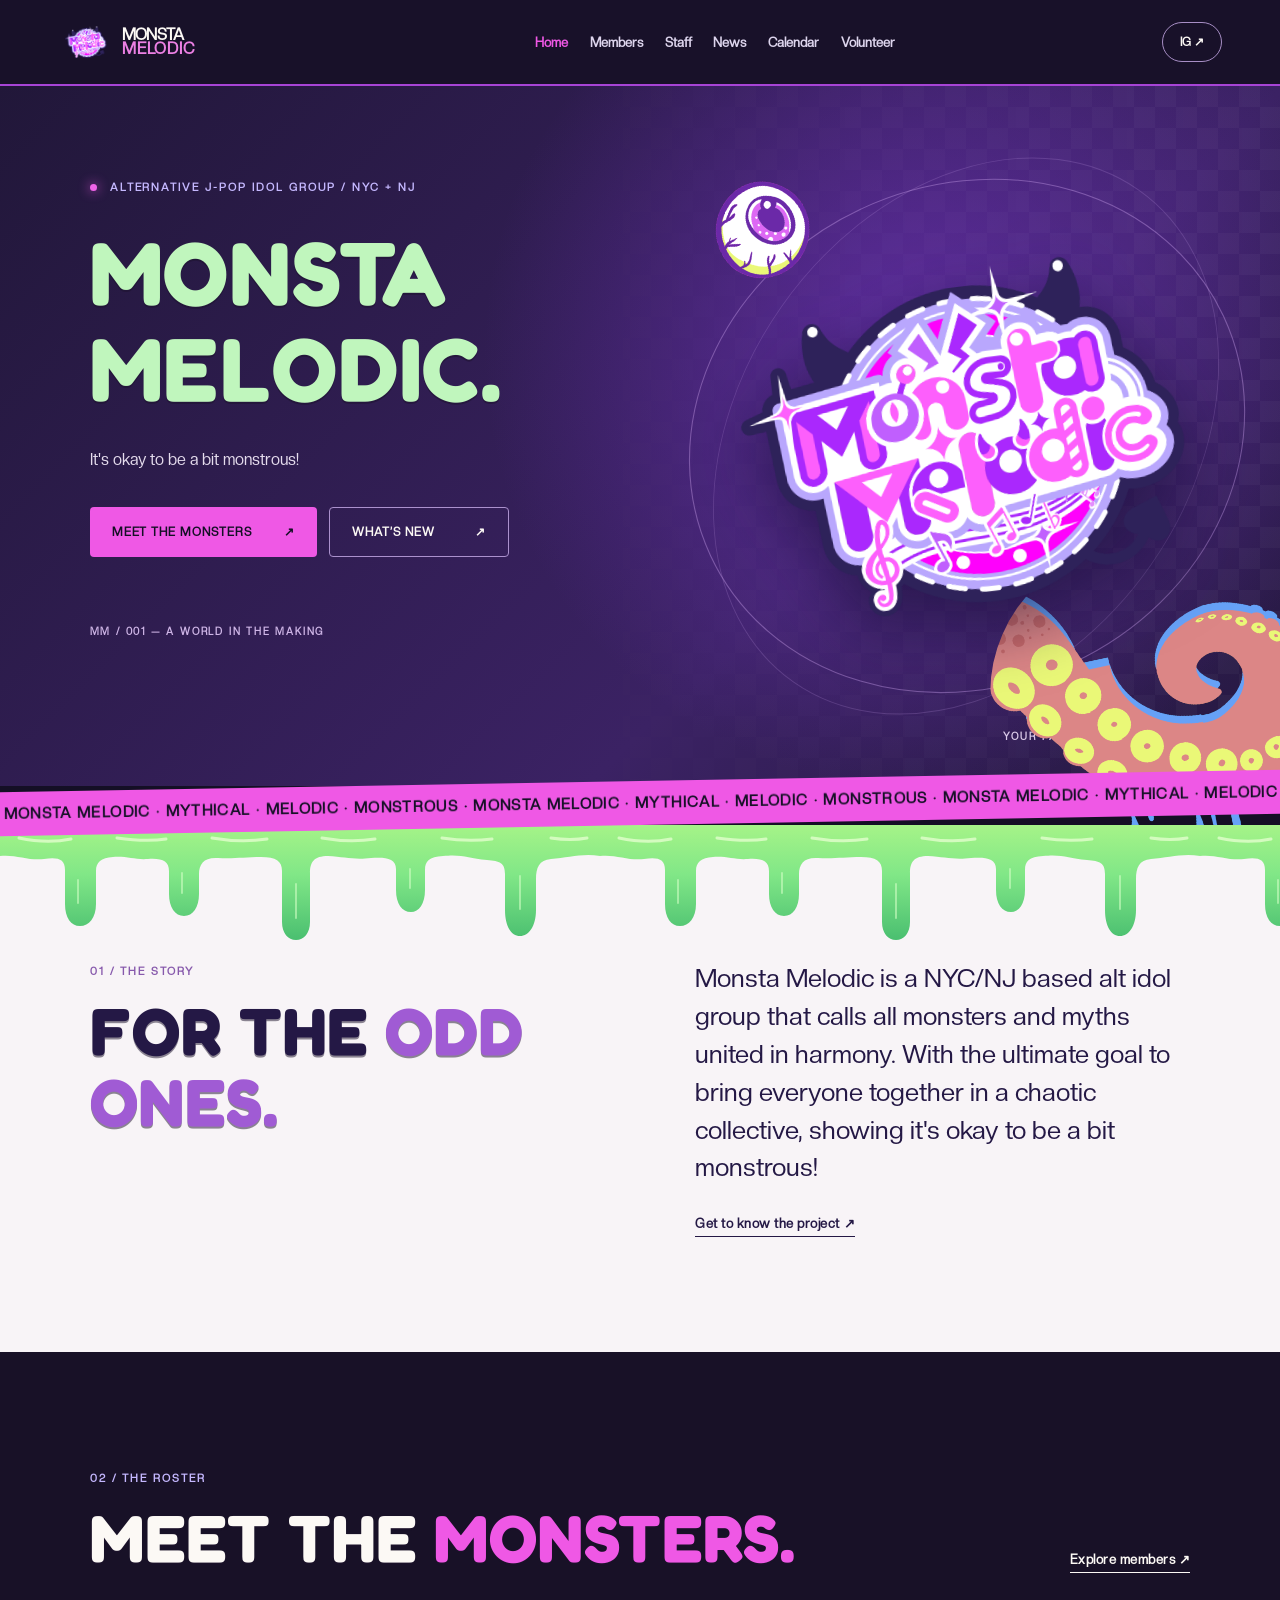
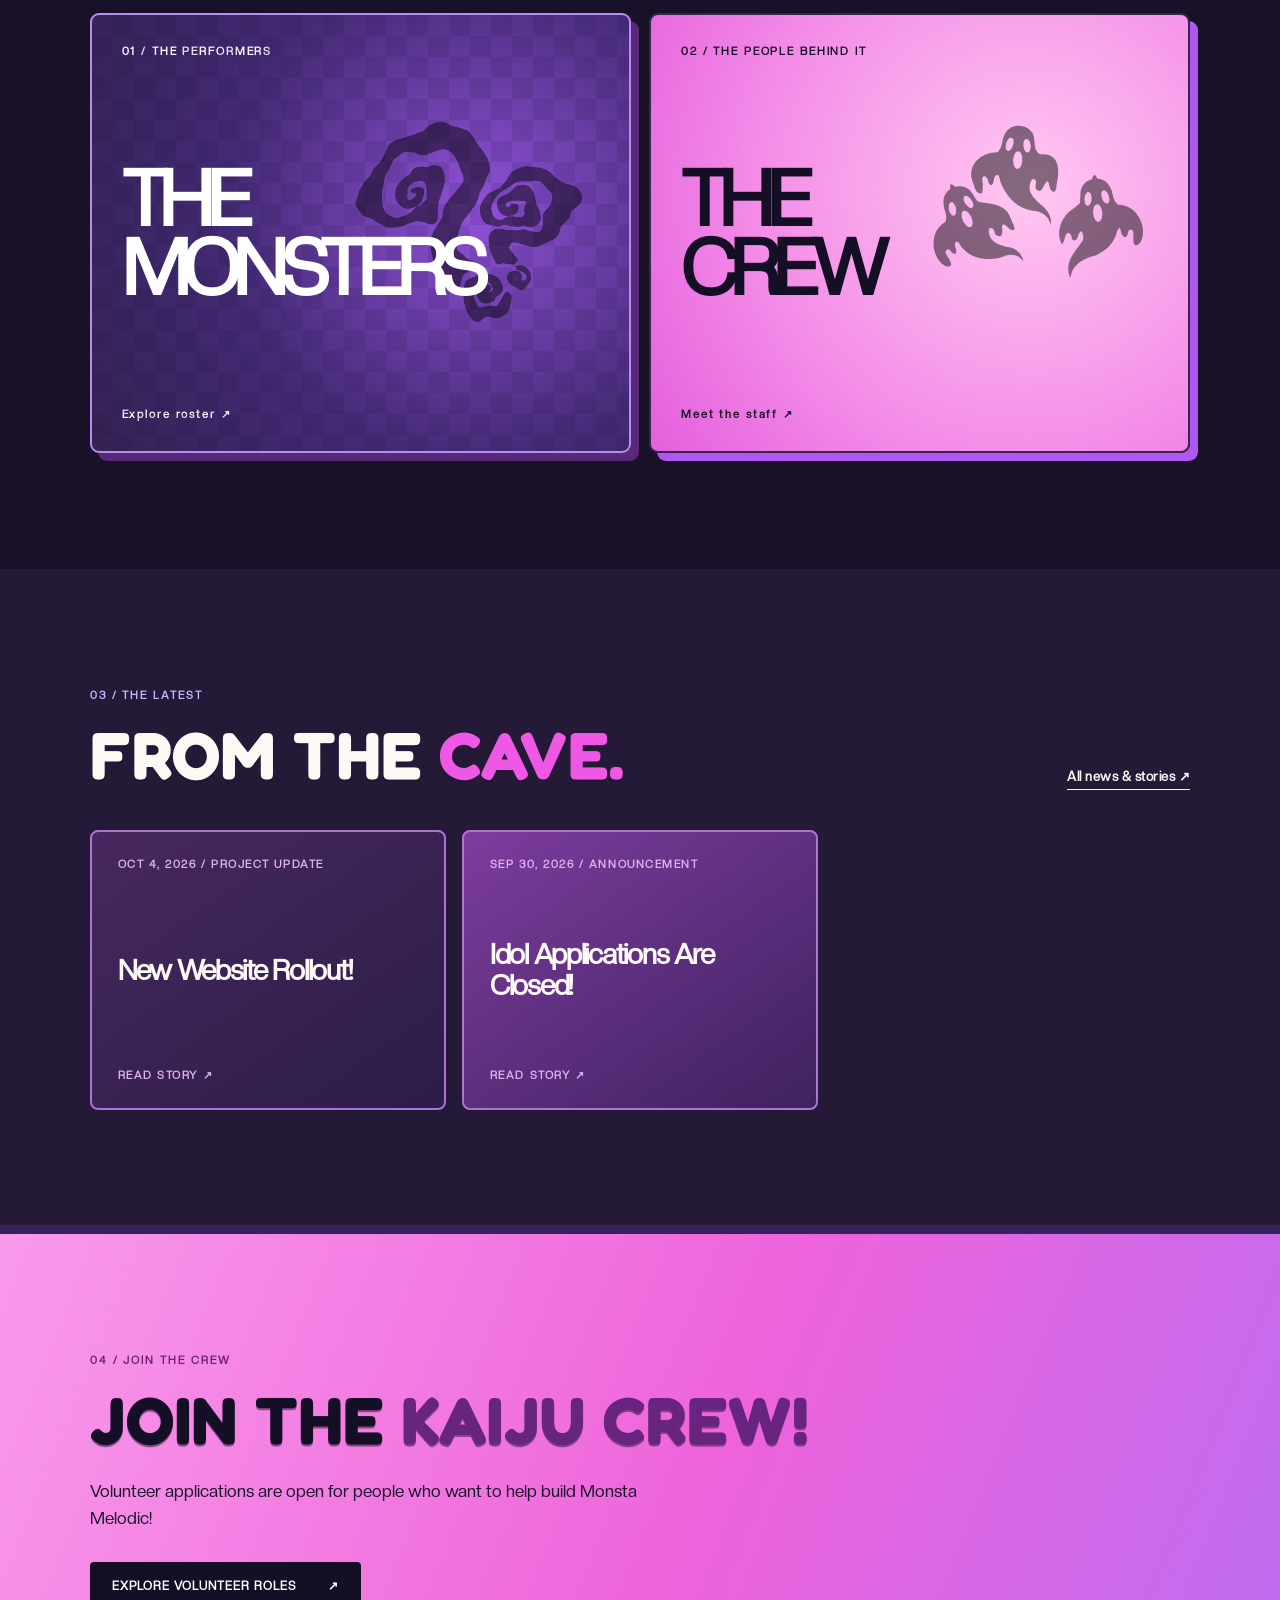
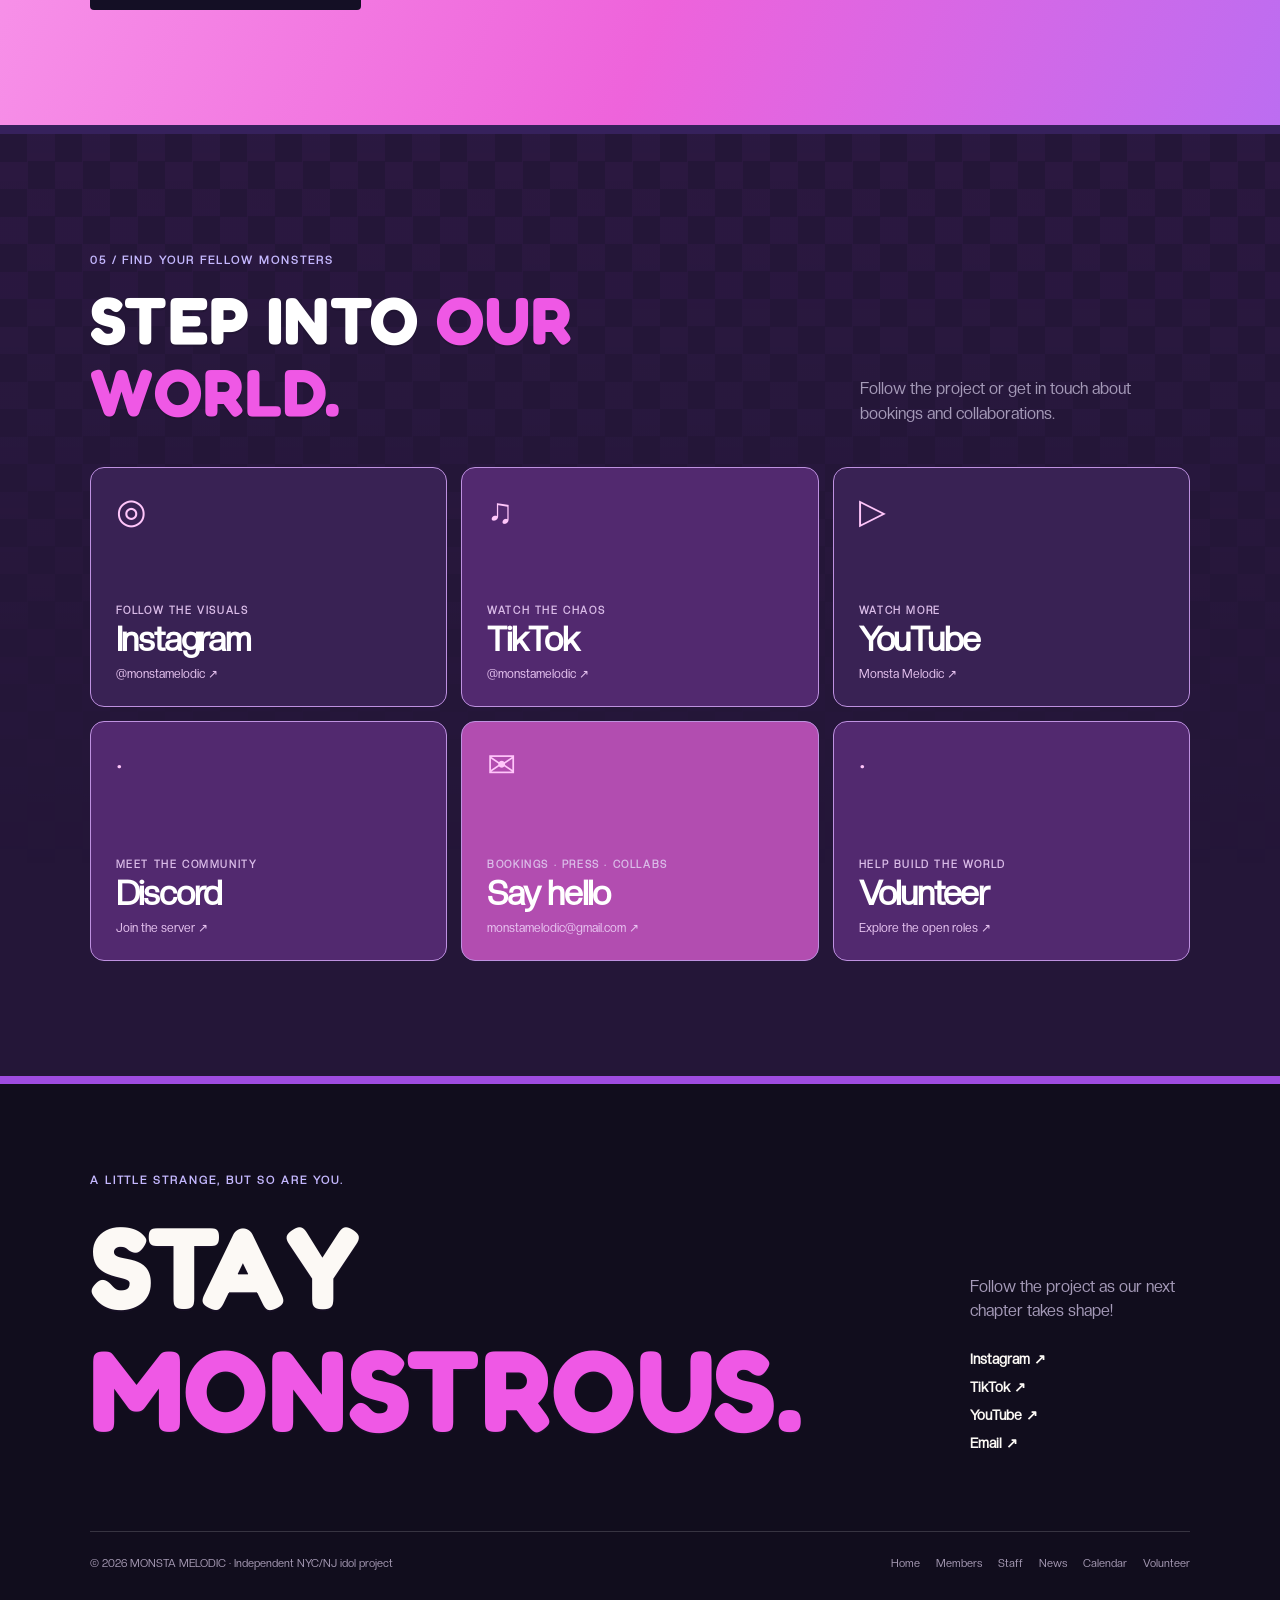
==== commit 1cc29113: "Add files via upload" ====
--- a/index.html
+++ b/index.html
@@ -1,11 +1,11 @@
 <!doctype html>
-<html lang="en"><head><meta charset="utf-8"><meta name="viewport" content="width=device-width, initial-scale=1"><meta name="theme-color" content="#271c50"><meta name="description" content="Independent NYC/NJ alternative J-pop idol group. Mythical, melodic, monstrous."><title>Home · Monsta Melodic</title><link rel="icon" href="Logo.png"><link rel="preconnect" href="https://fonts.googleapis.com"><link rel="preconnect" href="https://fonts.gstatic.com" crossorigin><link href="https://fonts.googleapis.com/css2?family=Baloo+2:wght@600;700;800&family=Fredoka:wght@500;600;700&display=swap" rel="stylesheet"><link rel="stylesheet" href="styles.css?v=20261109art"></head>
+<html lang="en"><head><meta charset="utf-8"><meta name="viewport" content="width=device-width, initial-scale=1"><meta name="theme-color" content="#271c50"><meta name="description" content="Independent NYC/NJ alternative J-pop idol group. Mythical, melodic, monstrous."><title>Home · Monsta Melodic</title><link rel="icon" href="Logo.png"><link rel="preconnect" href="https://fonts.googleapis.com"><link rel="preconnect" href="https://fonts.gstatic.com" crossorigin><link href="https://fonts.googleapis.com/css2?family=Baloo+2:wght@600;700;800&family=Fredoka:wght@500;600;700&display=swap" rel="stylesheet"><link rel="stylesheet" href="styles.css?v=20261109flat"></head>
 <body><a class="skip-link" href="#main">Skip to content</a><div class="site-wrap">
 <header class="site-header"><a class="brand" href="index.html" aria-label="Monsta Melodic home"><img src="Logo.png" alt=""><span>MONSTA<span>MELODIC</span></span></a><button class="menu-toggle" type="button" aria-label="Open menu" aria-expanded="false" aria-controls="site-nav"><span></span><span></span></button><nav id="site-nav" aria-label="Main navigation"><a href="index.html" aria-current="page">Home</a><a href="members.html">Members</a><a href="staff.html">Staff</a><a href="news.html">News</a><a href="calendar.html">Calendar</a><a href="applications.html">Volunteer</a></nav><a class="header-social" href="https://www.instagram.com/monstamelodic/" target="_blank" rel="noopener" aria-label="Monsta Melodic Instagram">IG ↗</a></header>
 <main id="main"><section class="hero panel" id="home"><div class="hero-copy"><span class="eyebrow"><i class="status-dot"></i> ALTERNATIVE J-POP IDOL GROUP / NYC + NJ</span><h1 class="hero-title"><span>MONSTA</span><span>MELODIC.</span></h1><p>It's okay to be a bit monstrous!</p><div class="button-row"><a class="button bright" href="members.html">Meet the monsters <span>↗</span></a><a class="button outline" href="news.html">What’s new <span>↗</span></a></div><span class="hero-index">MM / 001 — A WORLD IN THE MAKING</span></div><div class="hero-art"><div class="halo halo-one"></div><div class="halo halo-two"></div><div class="brand-eye eye-left" aria-hidden="true"></div><img src="Logo.png" alt="Monsta Melodic illustrated logo"><span class="art-label">YOUR FAVORITE LITTLE MONSTERS</span></div></section>
 <div class="marquee" aria-label="Monsta Melodic · Mythical · Melodic · Monstrous"><div class="marquee-track" aria-hidden="true"><span>· MONSTA MELODIC · MYTHICAL · MELODIC · MONSTROUS · MONSTA MELODIC · MYTHICAL · MELODIC · MONSTROUS · MONSTA MELODIC · MYTHICAL · MELODIC · MONSTROUS · MONSTA MELODIC · MYTHICAL · MELODIC · MONSTROUS · MONSTA MELODIC · MYTHICAL · MELODIC · MONSTROUS </span><span>· MONSTA MELODIC · MYTHICAL · MELODIC · MONSTROUS · MONSTA MELODIC · MYTHICAL · MELODIC · MONSTROUS · MONSTA MELODIC · MYTHICAL · MELODIC · MONSTROUS · MONSTA MELODIC · MYTHICAL · MELODIC · MONSTROUS · MONSTA MELODIC · MYTHICAL · MELODIC · MONSTROUS </span></div></div>
 <section class="section split-intro" id="about"><div><span class="eyebrow">01 / THE STORY</span><h2>FOR THE <em>ODD ONES.</em></h2></div><div><p>Monsta Melodic is a NYC/NJ based alt idol group that calls all monsters and myths united in harmony. With the ultimate goal to bring everyone together in a chaotic collective, showing it's okay to be a bit monstrous!</p><a class="text-link" href="members.html">Get to know the project ↗</a></div></section>
-<section class="section feature-section"><div class="section-head"><div><span class="eyebrow">02 / THE ROSTER</span><h2>MEET THE <em>MONSTERS.</em></h2></div><a class="text-link" href="members.html">Explore members ↗</a></div><div class="feature-grid"><a href="members.html" class="feature-card feature-purple"><span>01 / THE PERFORMERS</span><div class="feature-symbol"><img class="supplied-art" src="assets/question-marks.jpg" alt=""></div><strong>THE<br>MONSTERS</strong><span class="feature-arrow">Explore roster ↗</span></a><a href="staff.html" class="feature-card feature-pink"><span>02 / THE PEOPLE BEHIND IT</span><div class="feature-symbol"><img class="supplied-art" src="assets/ghosts.jpg" alt=""></div><strong>THE<br>CREW</strong><span class="feature-arrow">Meet the staff ↗</span></a></div></section>
+<section class="section feature-section"><div class="section-head"><div><span class="eyebrow">02 / THE ROSTER</span><h2>MEET THE <em>MONSTERS.</em></h2></div><a class="text-link" href="members.html">Explore members ↗</a></div><div class="feature-grid"><a href="members.html" class="feature-card feature-purple"><span>01 / THE PERFORMERS</span><div class="feature-symbol"><img class="supplied-art" src="question-marks.jpg" alt=""></div><strong>THE<br>MONSTERS</strong><span class="feature-arrow">Explore roster ↗</span></a><a href="staff.html" class="feature-card feature-pink"><span>02 / THE PEOPLE BEHIND IT</span><div class="feature-symbol"><img class="supplied-art" src="ghosts.jpg" alt=""></div><strong>THE<br>CREW</strong><span class="feature-arrow">Meet the staff ↗</span></a></div></section>
 <section class="section latest-section"><div class="section-head"><div><span class="eyebrow">03 / THE LATEST</span><h2>FROM THE <em>CAVE.</em></h2></div><a class="text-link" href="news.html">All news & stories ↗</a></div><div id="latest-posts" class="latest-grid"><a class="news-tile" href="news.html"><span>PROJECT UPDATES</span><h3>Catch up with Monsta Melodic</h3><span>Read the news ↗</span></a></div></section>
 <section class="section join-section" id="volunteer"><div><span class="eyebrow">04 / JOIN THE CREW</span><h2>JOIN THE <em>KAIJU CREW!</em></h2><p>Volunteer applications are open for people who want to help build Monsta Melodic!</p><a class="button dark" href="applications.html">Explore volunteer roles <span>↗</span></a></div></section>
 <section class="section social-section" id="contact"><div class="section-head"><div><span class="eyebrow">05 / FIND YOUR FELLOW MONSTERS</span><h2>STEP INTO <em>OUR WORLD.</em></h2></div><p>Follow the project or get in touch about bookings and collaborations.</p></div><div class="social-grid"><a class="social-card" href="https://www.instagram.com/monstamelodic/" target="_blank" rel="noopener"><span class="social-symbol">◎</span><span>FOLLOW THE VISUALS</span><strong>Instagram</strong><small>@monstamelodic ↗</small></a><a class="social-card" href="https://www.tiktok.com/@monstamelodic" target="_blank" rel="noopener"><span class="social-symbol">♫</span><span>WATCH THE CHAOS</span><strong>TikTok</strong><small>@monstamelodic ↗</small></a><a class="social-card" href="https://www.youtube.com/channel/UCwxbz_F4ipwJG1VYpBXucgw?themeRefresh=1" target="_blank" rel="noopener"><span class="social-symbol">▷</span><span>WATCH MORE</span><strong>YouTube</strong><small>Monsta Melodic ↗</small></a><button class="social-card discord-trigger" type="button"><span class="social-symbol">·</span><span>MEET THE COMMUNITY</span><strong>Discord</strong><small>Join the server ↗</small></button><a class="social-card social-email" href="mailto:monstamelodic@gmail.com"><span class="social-symbol">✉</span><span>BOOKINGS · PRESS · COLLABS</span><strong>Say hello</strong><small>monstamelodic@gmail.com ↗</small></a><a class="social-card social-volunteer" href="applications.html"><span class="social-symbol">·</span><span>HELP BUILD THE WORLD</span><strong>Volunteer</strong><small>Explore the open roles ↗</small></a></div></section></main>
--- a/styles.css
+++ b/styles.css
@@ -1,6 +1,6 @@
 @font-face {
   font-family: 'Creato Display';
-  src: url('assets/CreatoDisplay-Regular.otf') format('opentype');
+  src: url('CreatoDisplay-Regular.otf') format('opentype');
   font-weight: 400;
   font-display: swap;
 }
@@ -185,7 +185,7 @@
 button, input, select, textarea { font-family: inherit; }
 
 .hero-art .brand-eye {
-  background: url('assets/eye.png') center / contain no-repeat;
+  background: url('eye.png') center / contain no-repeat;
   width: clamp(85px, 13vw, 185px);
   height: auto;
   aspect-ratio: 261 / 219;
@@ -198,7 +198,7 @@
   width: clamp(145px, 26vw, 365px);
   height: auto;
   aspect-ratio: 610 / 571;
-  background: url('assets/tentacle.png') center / contain no-repeat;
+  background: url('tentacle.png') center / contain no-repeat;
   border: 0;
   left: auto;
   right: -7%;
@@ -208,7 +208,7 @@
   pointer-events: none;
 }
 .volunteer-hero::after {
-  background: url('assets/eye.png') center / contain no-repeat;
+  background: url('eye.png') center / contain no-repeat;
   border-radius: 0;
 }
 .join-section::before { content: none; }
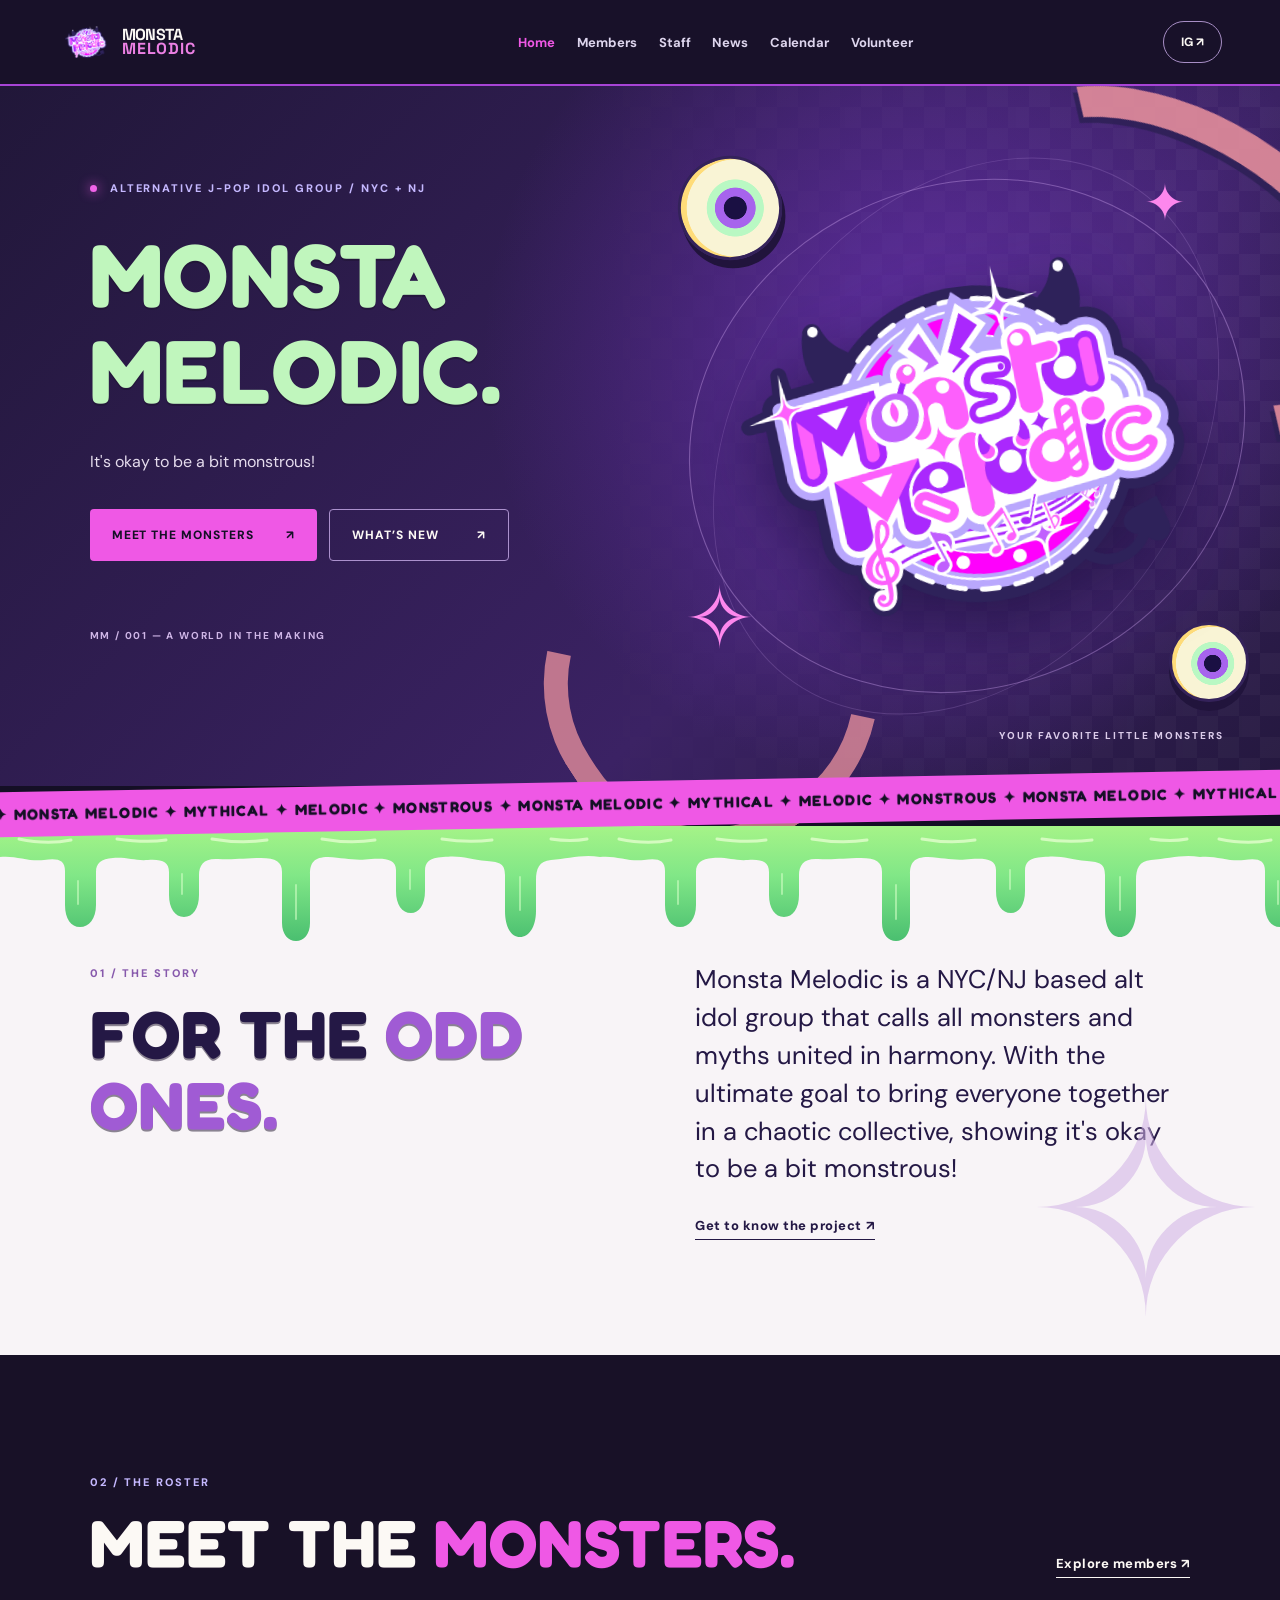
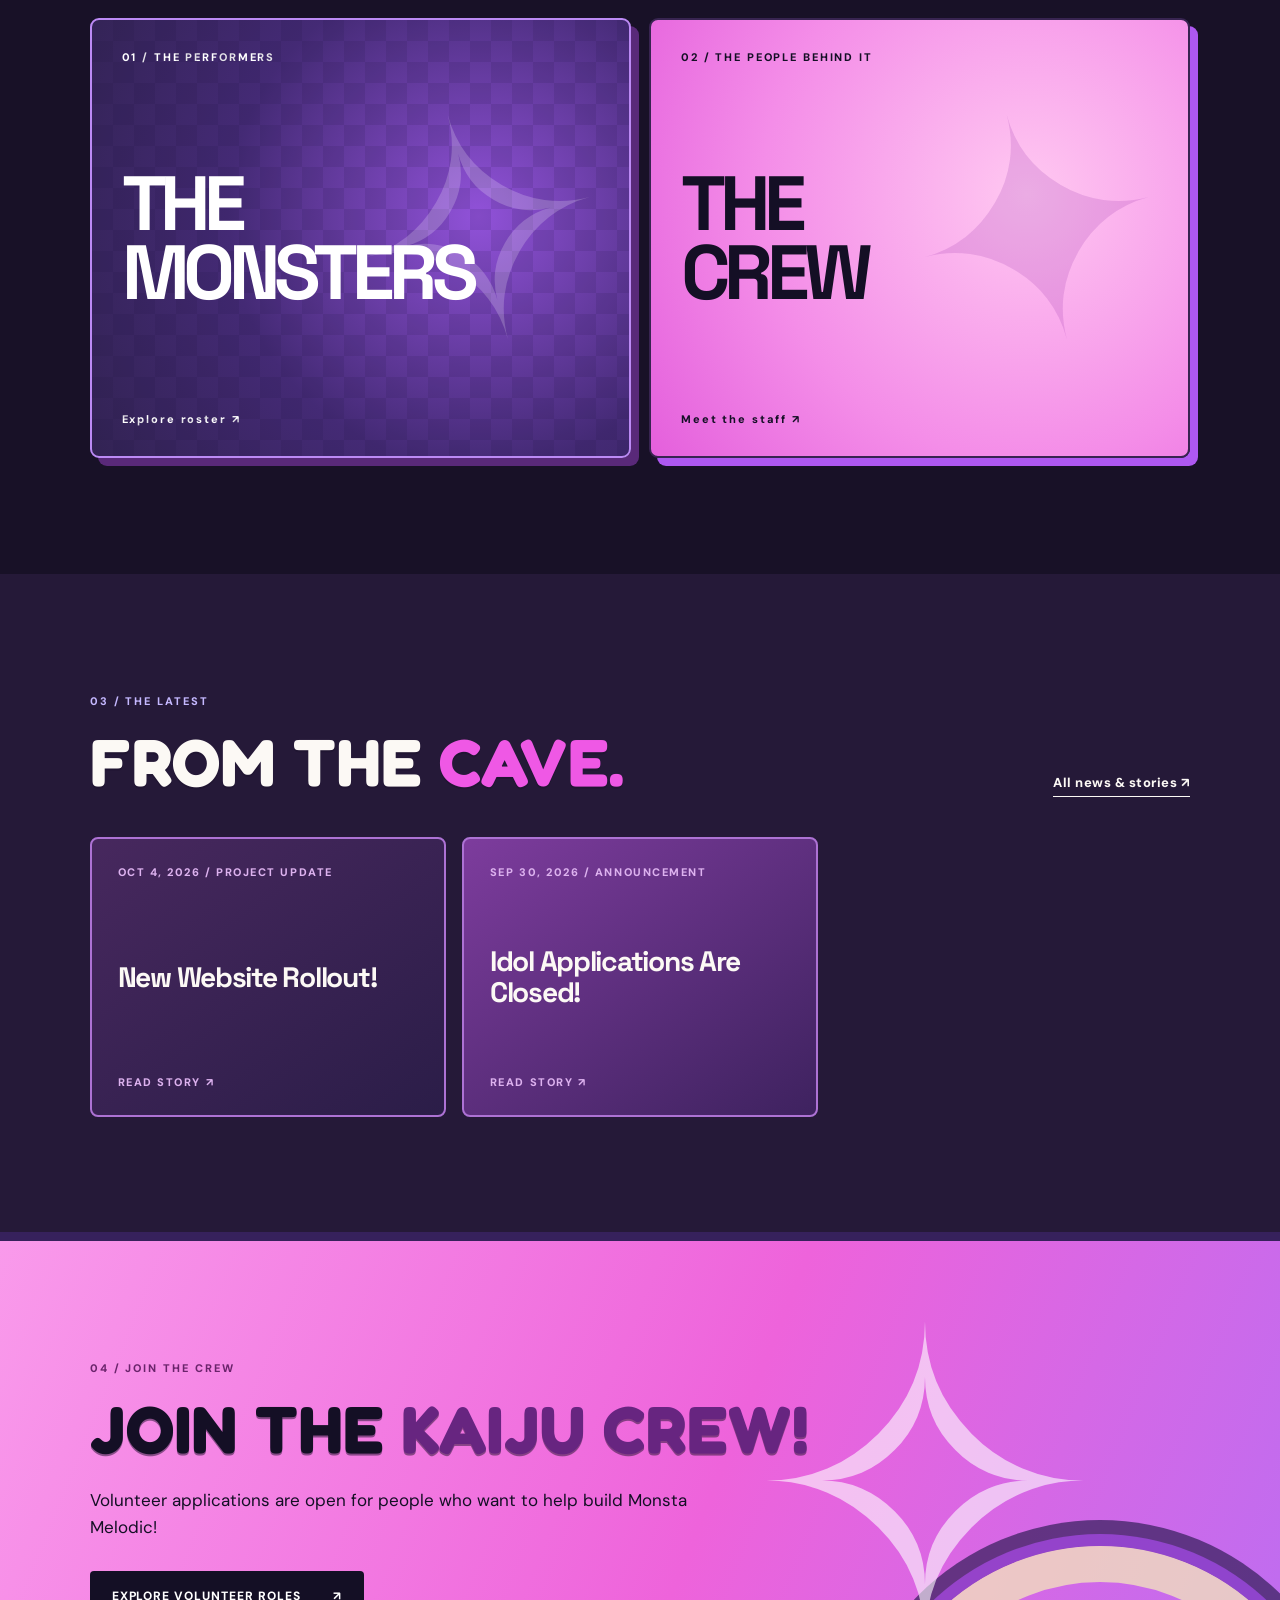
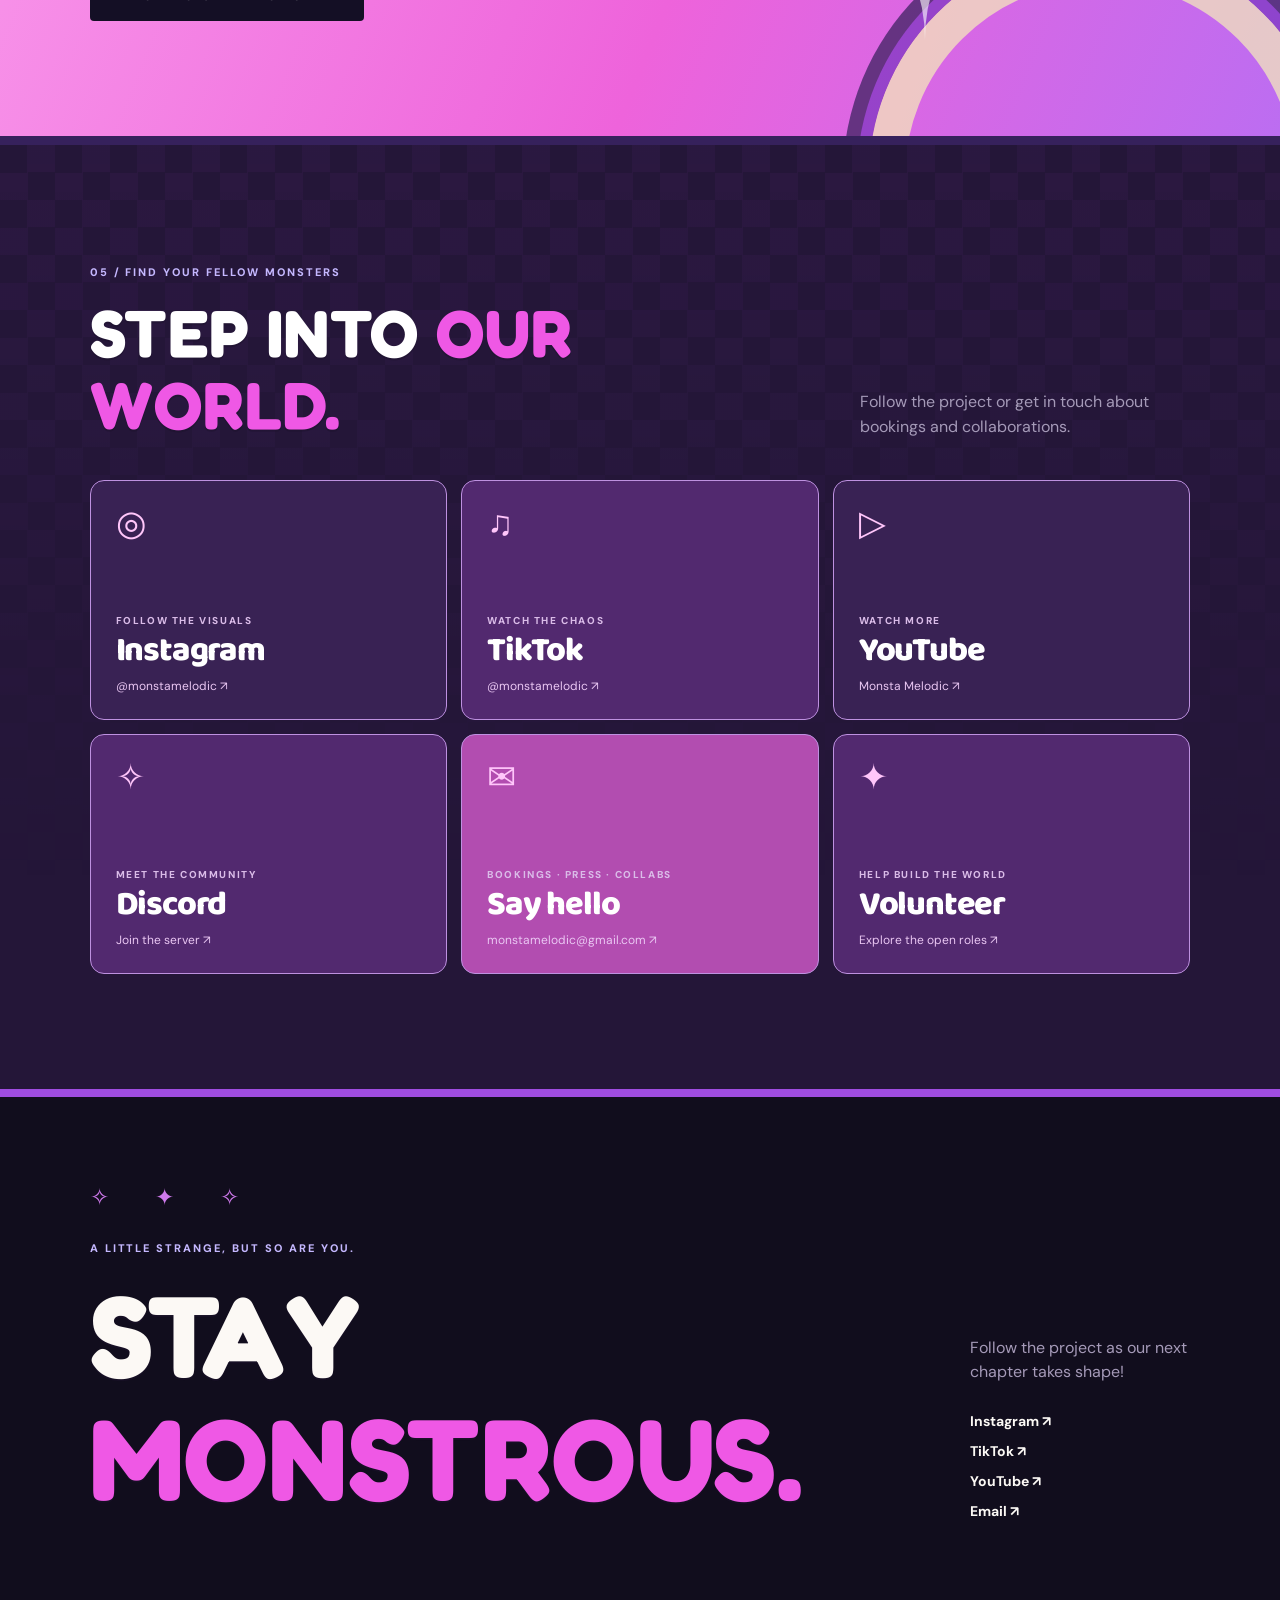
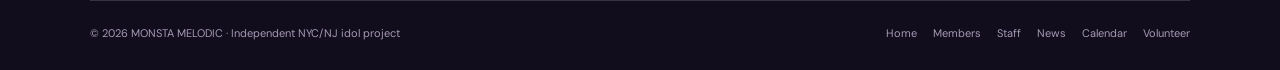
==== commit 69707a9d: "Add files via upload" ====
--- a/index.html
+++ b/index.html
@@ -1,12 +1,12 @@
 <!doctype html>
-<html lang="en"><head><meta charset="utf-8"><meta name="viewport" content="width=device-width, initial-scale=1"><meta name="theme-color" content="#271c50"><meta name="description" content="Independent NYC/NJ alternative J-pop idol group. Mythical, melodic, monstrous."><title>Home · Monsta Melodic</title><link rel="icon" href="Logo.png"><link rel="preconnect" href="https://fonts.googleapis.com"><link rel="preconnect" href="https://fonts.gstatic.com" crossorigin><link href="https://fonts.googleapis.com/css2?family=Baloo+2:wght@600;700;800&family=Fredoka:wght@500;600;700&display=swap" rel="stylesheet"><link rel="stylesheet" href="styles.css?v=20261109flat"></head>
+<html lang="en"><head><meta charset="utf-8"><meta name="viewport" content="width=device-width, initial-scale=1"><meta name="theme-color" content="#271c50"><meta name="description" content="Independent NYC/NJ alternative J-pop idol group. Mythical, melodic, monstrous."><title>Home · Monsta Melodic</title><link rel="icon" href="Logo.png"><link rel="preconnect" href="https://fonts.googleapis.com"><link rel="preconnect" href="https://fonts.gstatic.com" crossorigin><link href="https://fonts.googleapis.com/css2?family=Baloo+2:wght@600;700;800&family=DM+Sans:wght@400;500;600;700;800&family=Fredoka:wght@500;600;700&family=Space+Grotesk:wght@400;500;600;700&display=swap" rel="stylesheet"><link rel="stylesheet" href="styles.css?v=20260930staff"></head>
 <body><a class="skip-link" href="#main">Skip to content</a><div class="site-wrap">
 <header class="site-header"><a class="brand" href="index.html" aria-label="Monsta Melodic home"><img src="Logo.png" alt=""><span>MONSTA<span>MELODIC</span></span></a><button class="menu-toggle" type="button" aria-label="Open menu" aria-expanded="false" aria-controls="site-nav"><span></span><span></span></button><nav id="site-nav" aria-label="Main navigation"><a href="index.html" aria-current="page">Home</a><a href="members.html">Members</a><a href="staff.html">Staff</a><a href="news.html">News</a><a href="calendar.html">Calendar</a><a href="applications.html">Volunteer</a></nav><a class="header-social" href="https://www.instagram.com/monstamelodic/" target="_blank" rel="noopener" aria-label="Monsta Melodic Instagram">IG ↗</a></header>
-<main id="main"><section class="hero panel" id="home"><div class="hero-copy"><span class="eyebrow"><i class="status-dot"></i> ALTERNATIVE J-POP IDOL GROUP / NYC + NJ</span><h1 class="hero-title"><span>MONSTA</span><span>MELODIC.</span></h1><p>It's okay to be a bit monstrous!</p><div class="button-row"><a class="button bright" href="members.html">Meet the monsters <span>↗</span></a><a class="button outline" href="news.html">What’s new <span>↗</span></a></div><span class="hero-index">MM / 001 — A WORLD IN THE MAKING</span></div><div class="hero-art"><div class="halo halo-one"></div><div class="halo halo-two"></div><div class="brand-eye eye-left" aria-hidden="true"></div><img src="Logo.png" alt="Monsta Melodic illustrated logo"><span class="art-label">YOUR FAVORITE LITTLE MONSTERS</span></div></section>
-<div class="marquee" aria-label="Monsta Melodic · Mythical · Melodic · Monstrous"><div class="marquee-track" aria-hidden="true"><span>· MONSTA MELODIC · MYTHICAL · MELODIC · MONSTROUS · MONSTA MELODIC · MYTHICAL · MELODIC · MONSTROUS · MONSTA MELODIC · MYTHICAL · MELODIC · MONSTROUS · MONSTA MELODIC · MYTHICAL · MELODIC · MONSTROUS · MONSTA MELODIC · MYTHICAL · MELODIC · MONSTROUS </span><span>· MONSTA MELODIC · MYTHICAL · MELODIC · MONSTROUS · MONSTA MELODIC · MYTHICAL · MELODIC · MONSTROUS · MONSTA MELODIC · MYTHICAL · MELODIC · MONSTROUS · MONSTA MELODIC · MYTHICAL · MELODIC · MONSTROUS · MONSTA MELODIC · MYTHICAL · MELODIC · MONSTROUS </span></div></div>
+<main id="main"><section class="hero panel" id="home"><div class="hero-copy"><span class="eyebrow"><i class="status-dot"></i> ALTERNATIVE J-POP IDOL GROUP / NYC + NJ</span><h1 class="hero-title"><span>MONSTA</span><span>MELODIC.</span></h1><p>It's okay to be a bit monstrous!</p><div class="button-row"><a class="button bright" href="members.html">Meet the monsters <span>↗</span></a><a class="button outline" href="news.html">What’s new <span>↗</span></a></div><span class="hero-index">MM / 001 — A WORLD IN THE MAKING</span></div><div class="hero-art"><div class="halo halo-one"></div><div class="halo halo-two"></div><div class="sparkle sp-a">✦</div><div class="sparkle sp-b">✧</div><div class="brand-eye eye-left" aria-hidden="true"></div><div class="brand-eye eye-right" aria-hidden="true"></div><img src="Logo.png" alt="Monsta Melodic illustrated logo"><span class="art-label">YOUR FAVORITE LITTLE MONSTERS</span></div></section>
+<div class="marquee" aria-label="Monsta Melodic · Mythical · Melodic · Monstrous"><div class="marquee-track" aria-hidden="true"><span>✦ MONSTA MELODIC ✦ MYTHICAL ✦ MELODIC ✦ MONSTROUS ✦ MONSTA MELODIC ✦ MYTHICAL ✦ MELODIC ✦ MONSTROUS ✦ MONSTA MELODIC ✦ MYTHICAL ✦ MELODIC ✦ MONSTROUS ✦ MONSTA MELODIC ✦ MYTHICAL ✦ MELODIC ✦ MONSTROUS ✦ MONSTA MELODIC ✦ MYTHICAL ✦ MELODIC ✦ MONSTROUS </span><span>✦ MONSTA MELODIC ✦ MYTHICAL ✦ MELODIC ✦ MONSTROUS ✦ MONSTA MELODIC ✦ MYTHICAL ✦ MELODIC ✦ MONSTROUS ✦ MONSTA MELODIC ✦ MYTHICAL ✦ MELODIC ✦ MONSTROUS ✦ MONSTA MELODIC ✦ MYTHICAL ✦ MELODIC ✦ MONSTROUS ✦ MONSTA MELODIC ✦ MYTHICAL ✦ MELODIC ✦ MONSTROUS </span></div></div>
 <section class="section split-intro" id="about"><div><span class="eyebrow">01 / THE STORY</span><h2>FOR THE <em>ODD ONES.</em></h2></div><div><p>Monsta Melodic is a NYC/NJ based alt idol group that calls all monsters and myths united in harmony. With the ultimate goal to bring everyone together in a chaotic collective, showing it's okay to be a bit monstrous!</p><a class="text-link" href="members.html">Get to know the project ↗</a></div></section>
-<section class="section feature-section"><div class="section-head"><div><span class="eyebrow">02 / THE ROSTER</span><h2>MEET THE <em>MONSTERS.</em></h2></div><a class="text-link" href="members.html">Explore members ↗</a></div><div class="feature-grid"><a href="members.html" class="feature-card feature-purple"><span>01 / THE PERFORMERS</span><div class="feature-symbol"><img class="supplied-art" src="question-marks.jpg" alt=""></div><strong>THE<br>MONSTERS</strong><span class="feature-arrow">Explore roster ↗</span></a><a href="staff.html" class="feature-card feature-pink"><span>02 / THE PEOPLE BEHIND IT</span><div class="feature-symbol"><img class="supplied-art" src="ghosts.jpg" alt=""></div><strong>THE<br>CREW</strong><span class="feature-arrow">Meet the staff ↗</span></a></div></section>
+<section class="section feature-section"><div class="section-head"><div><span class="eyebrow">02 / THE ROSTER</span><h2>MEET THE <em>MONSTERS.</em></h2></div><a class="text-link" href="members.html">Explore members ↗</a></div><div class="feature-grid"><a href="members.html" class="feature-card feature-purple"><span>01 / THE PERFORMERS</span><div class="feature-symbol">✧</div><strong>THE<br>MONSTERS</strong><span class="feature-arrow">Explore roster ↗</span></a><a href="staff.html" class="feature-card feature-pink"><span>02 / THE PEOPLE BEHIND IT</span><div class="feature-symbol">✦</div><strong>THE<br>CREW</strong><span class="feature-arrow">Meet the staff ↗</span></a></div></section>
 <section class="section latest-section"><div class="section-head"><div><span class="eyebrow">03 / THE LATEST</span><h2>FROM THE <em>CAVE.</em></h2></div><a class="text-link" href="news.html">All news & stories ↗</a></div><div id="latest-posts" class="latest-grid"><a class="news-tile" href="news.html"><span>PROJECT UPDATES</span><h3>Catch up with Monsta Melodic</h3><span>Read the news ↗</span></a></div></section>
-<section class="section join-section" id="volunteer"><div><span class="eyebrow">04 / JOIN THE CREW</span><h2>JOIN THE <em>KAIJU CREW!</em></h2><p>Volunteer applications are open for people who want to help build Monsta Melodic!</p><a class="button dark" href="applications.html">Explore volunteer roles <span>↗</span></a></div></section>
-<section class="section social-section" id="contact"><div class="section-head"><div><span class="eyebrow">05 / FIND YOUR FELLOW MONSTERS</span><h2>STEP INTO <em>OUR WORLD.</em></h2></div><p>Follow the project or get in touch about bookings and collaborations.</p></div><div class="social-grid"><a class="social-card" href="https://www.instagram.com/monstamelodic/" target="_blank" rel="noopener"><span class="social-symbol">◎</span><span>FOLLOW THE VISUALS</span><strong>Instagram</strong><small>@monstamelodic ↗</small></a><a class="social-card" href="https://www.tiktok.com/@monstamelodic" target="_blank" rel="noopener"><span class="social-symbol">♫</span><span>WATCH THE CHAOS</span><strong>TikTok</strong><small>@monstamelodic ↗</small></a><a class="social-card" href="https://www.youtube.com/channel/UCwxbz_F4ipwJG1VYpBXucgw?themeRefresh=1" target="_blank" rel="noopener"><span class="social-symbol">▷</span><span>WATCH MORE</span><strong>YouTube</strong><small>Monsta Melodic ↗</small></a><button class="social-card discord-trigger" type="button"><span class="social-symbol">·</span><span>MEET THE COMMUNITY</span><strong>Discord</strong><small>Join the server ↗</small></button><a class="social-card social-email" href="mailto:monstamelodic@gmail.com"><span class="social-symbol">✉</span><span>BOOKINGS · PRESS · COLLABS</span><strong>Say hello</strong><small>monstamelodic@gmail.com ↗</small></a><a class="social-card social-volunteer" href="applications.html"><span class="social-symbol">·</span><span>HELP BUILD THE WORLD</span><strong>Volunteer</strong><small>Explore the open roles ↗</small></a></div></section></main>
+<section class="section join-section" id="volunteer"><div><span class="eyebrow">04 / JOIN THE CREW</span><h2>JOIN THE <em>KAIJU CREW!</em></h2><p>Volunteer applications are open for people who want to help build Monsta Melodic!</p><a class="button dark" href="applications.html">Explore volunteer roles <span>↗</span></a></div><span class="join-star" aria-hidden="true">✧</span></section>
+<section class="section social-section" id="contact"><div class="section-head"><div><span class="eyebrow">05 / FIND YOUR FELLOW MONSTERS</span><h2>STEP INTO <em>OUR WORLD.</em></h2></div><p>Follow the project or get in touch about bookings and collaborations.</p></div><div class="social-grid"><a class="social-card" href="https://www.instagram.com/monstamelodic/" target="_blank" rel="noopener"><span class="social-symbol">◎</span><span>FOLLOW THE VISUALS</span><strong>Instagram</strong><small>@monstamelodic ↗</small></a><a class="social-card" href="https://www.tiktok.com/@monstamelodic" target="_blank" rel="noopener"><span class="social-symbol">♫</span><span>WATCH THE CHAOS</span><strong>TikTok</strong><small>@monstamelodic ↗</small></a><a class="social-card" href="https://www.youtube.com/channel/UCwxbz_F4ipwJG1VYpBXucgw?themeRefresh=1" target="_blank" rel="noopener"><span class="social-symbol">▷</span><span>WATCH MORE</span><strong>YouTube</strong><small>Monsta Melodic ↗</small></a><button class="social-card discord-trigger" type="button"><span class="social-symbol">✧</span><span>MEET THE COMMUNITY</span><strong>Discord</strong><small>Join the server ↗</small></button><a class="social-card social-email" href="mailto:monstamelodic@gmail.com"><span class="social-symbol">✉</span><span>BOOKINGS · PRESS · COLLABS</span><strong>Say hello</strong><small>monstamelodic@gmail.com ↗</small></a><a class="social-card social-volunteer" href="applications.html"><span class="social-symbol">✦</span><span>HELP BUILD THE WORLD</span><strong>Volunteer</strong><small>Explore the open roles ↗</small></a></div></section></main>
 <footer class="site-footer"><div class="footer-lead"><div><span class="eyebrow">A little strange, but so are you.</span><h2>STAY<br><em>MONSTROUS.</em></h2></div><div class="footer-connect"><p>Follow the project as our next chapter takes shape!</p><a href="https://www.instagram.com/monstamelodic/" target="_blank" rel="noopener">Instagram ↗</a><a href="https://www.tiktok.com/@monstamelodic" target="_blank" rel="noopener">TikTok ↗</a><a href="https://www.youtube.com/channel/UCwxbz_F4ipwJG1VYpBXucgw?themeRefresh=1" target="_blank" rel="noopener">YouTube ↗</a><a href="mailto:monstamelodic@gmail.com">Email ↗</a></div></div><div class="footer-bottom"><span>© 2026 MONSTA MELODIC · Independent NYC/NJ idol project</span><nav aria-label="Footer navigation"><a href="index.html">Home</a><a href="members.html">Members</a><a href="staff.html">Staff</a><a href="news.html">News</a><a href="calendar.html">Calendar</a><a href="applications.html">Volunteer</a></nav></div></footer></div><script src="script.js?v=20260930staff" defer></script></body></html>
--- a/styles.css
+++ b/styles.css
@@ -1,10 +1,4 @@
-@font-face {
-  font-family: 'Creato Display';
-  src: url('CreatoDisplay-Regular.otf') format('opentype');
-  font-weight: 400;
-  font-display: swap;
-}
-:root{--ink:#241845;--navy:#211739;--deep:#140f25;--pink:#ef58e5;--violet:#a759ee;--lilac:#c5b8ff;--cream:#fcf9f5;--muted:#a59ab8;--line:rgba(255,255,255,.16)}*{box-sizing:border-box}html{scroll-behavior:smooth}body{margin:0;background:var(--deep);color:var(--cream);font-family:'Creato Display',sans-serif}button,a{font:inherit}a{color:inherit;text-decoration:none}button{cursor:pointer}img{max-width:100%;display:block}::selection{background:var(--pink);color:var(--deep)}:focus-visible{outline:3px solid var(--pink);outline-offset:4px}.skip-link{position:absolute;top:-100px;left:20px;background:white;color:#211739;padding:12px;z-index:100}.skip-link:focus{top:12px}.site-wrap{max-width:1800px;margin:auto;overflow:hidden}.site-header{height:86px;padding:0 clamp(20px,4.5vw,84px);display:flex;align-items:center;gap:32px;border-bottom:1px solid var(--line);position:relative;z-index:40;background:#181129}.brand{display:flex;align-items:center;gap:8px;min-width:210px;font-family:'Creato Display',sans-serif;font-size:16px;font-weight:700;letter-spacing:-.065em;line-height:.88}.brand span span{display:block;color:var(--pink);letter-spacing:.06em}.brand img{width:56px;height:56px;object-fit:contain}.site-header nav{display:flex;align-items:center;gap:clamp(11px,1.7vw,30px);margin:auto}.site-header nav a{color:#ddd5ed;font-size:13px;font-weight:700;transition:color .2s;white-space:nowrap}.site-header nav a:hover,.site-header nav a[aria-current]{color:var(--pink)}.header-social{font-size:12px;font-weight:800;border:1px solid #a78ec5;border-radius:100px;padding:12px 17px;white-space:nowrap}.header-social:hover{background:var(--pink);color:var(--deep);border-color:var(--pink)}.menu-toggle{display:none}.eyebrow{font-size:11px;font-weight:800;letter-spacing:.18em;text-transform:uppercase;color:var(--lilac)}h1,h2,h3,p{margin-top:0}h1,h2,h3{font-family:'Creato Display',sans-serif;letter-spacing:-.065em}h1{font-size:clamp(64px,8.5vw,142px);line-height:.91;margin:26px 0}h2{font-size:clamp(42px,5.2vw,85px);line-height:.96;margin:16px 0 0}h1 em,h2 em{font-style:normal;color:var(--pink)}.hero{min-height:700px;display:grid;grid-template-columns:1fr 49%;position:relative;background:radial-gradient(circle at 74% 46%,#61369f 0,#38235e 31%,#23193a 62%,#1b1530 95%)}.hero-copy{padding:clamp(58px,7vw,115px) 0 42px clamp(24px,7vw,115px);position:relative;z-index:2}.hero h1{font-size:clamp(62px,7.25vw,116px)}.hero h1 span{color:var(--lilac)}.hero-copy>p{max-width:430px;color:#e5dced;line-height:1.65;font-size:16px}.status-dot{display:inline-block;width:7px;height:7px;border-radius:50%;background:#f064e8;margin-right:8px;box-shadow:0 0 12px var(--pink)}.button-row{display:flex;gap:12px;flex-wrap:wrap;margin-top:34px}.button{display:inline-flex;align-items:center;justify-content:space-between;gap:32px;padding:17px 22px;min-width:180px;border-radius:4px;text-transform:uppercase;font-size:12px;font-weight:800;letter-spacing:.08em;transition:transform .2s,background .2s,box-shadow .2s}.button:hover{transform:translateY(-4px);box-shadow:0 12px 30px #0004}.button.bright{background:var(--pink);color:var(--deep)}.button.outline{border:1px solid #ab91cd}.button.dark{background:var(--deep);color:white}.hero-index{display:block;color:#aa94c8;font-size:10px;font-weight:700;letter-spacing:.18em;margin-top:68px}.hero-art{position:relative;display:grid;place-items:center;min-height:620px;isolation:isolate}.hero-art img{width:min(95%,590px);filter:drop-shadow(0 30px 60px #180c3b99);transform:rotate(-7deg);transition:transform .6s}.hero-art:hover img{transform:rotate(-2deg) scale(1.04)}.halo{border:1px solid #bd95e073;position:absolute;border-radius:50%;width:min(80%,550px);aspect-ratio:1;transform:rotate(-25deg) scaleX(1.13)}.halo-two{width:min(96%,680px);opacity:.5;transform:rotate(35deg) scaleX(.75)}.sparkle{position:absolute;color:#fd87ed;font-size:50px}.sp-a{top:12%;right:15%}.sp-b{bottom:16%;left:5%;font-size:85px}.art-label{position:absolute;bottom:44px;right:9%;font-size:10px;font-weight:800;letter-spacing:.2em;color:#dbcbea}.marquee{overflow:hidden;background:var(--pink);color:var(--deep);white-space:nowrap;padding:13px 0;transform:rotate(-1deg);margin:-5px -6px 0;position:relative;z-index:3;font:800 13px 'Creato Display';letter-spacing:.18em}.marquee div{width:max-content;animation:marquee 32s linear infinite}@keyframes marquee{to{transform:translateX(-50%)}}.section{padding:clamp(70px,9vw,145px) clamp(24px,7vw,115px)}.split-intro{display:grid;grid-template-columns:1fr 1fr;gap:10%;background:#f8f4f7;color:var(--ink)}.split-intro .eyebrow{color:#8759ac}.split-intro h2 em{color:#a05bd4}.split-intro>div:nth-child(2){align-self:end}.split-intro p{font-size:clamp(18px,2vw,27px);line-height:1.48;max-width:610px}.text-link{font-size:13px;font-weight:800;letter-spacing:.04em;border-bottom:1px solid currentColor;padding-bottom:5px;display:inline-block;transition:transform .2s,color .2s}.text-link:hover{transform:translateX(4px);color:var(--pink)}.section-head{display:flex;align-items:end;justify-content:space-between;gap:24px;margin-bottom:40px}.section-head p{color:var(--muted);max-width:330px;line-height:1.6;margin:0}.section-head .text-link{white-space:nowrap}.feature-section{background:#181127}.feature-grid{display:grid;grid-template-columns:1fr 1fr;gap:18px}.feature-card{min-height:440px;border-radius:9px;padding:30px;position:relative;overflow:hidden;display:flex;flex-direction:column;justify-content:space-between;transition:transform .25s}.feature-card:hover{transform:translateY(-7px)}.feature-purple{background:radial-gradient(circle at 72% 45%,#9152d9,#442a75 55%,#322353);color:white}.feature-pink{background:radial-gradient(circle at 70% 40%,#ffc8f1,#f48de8 58%,#e45fdc);color:var(--deep)}.feature-card>span:first-child,.feature-arrow{font-size:11px;font-weight:800;letter-spacing:.17em}.feature-card strong{font:700 clamp(58px,6vw,100px)/.9 'Creato Display';letter-spacing:-.08em;position:relative;z-index:2}.feature-symbol{position:absolute;right:4%;top:14%;font-size:clamp(190px,24vw,350px);line-height:1;color:#fff3;transform:rotate(-15deg)}.feature-pink .feature-symbol{color:#8a25a02c}.latest-section{background:#251938}.latest-grid{display:grid;grid-template-columns:repeat(3,1fr);gap:16px}.news-tile{min-height:280px;padding:26px;border:1px solid #8d6da07c;background:#332247;border-radius:8px;display:flex;flex-direction:column;transition:background .2s,transform .2s}.news-tile:hover{background:#49305d;transform:translateY(-5px)}.news-tile>span{color:#ddb2ef;text-transform:uppercase;font-size:11px;letter-spacing:.14em;font-weight:800}.news-tile h3{font-size:clamp(23px,2.2vw,33px);line-height:1.1;margin:auto 0}.join-section{background:var(--pink);color:var(--deep);position:relative;min-height:420px;display:flex;align-items:center;overflow:hidden}.join-section>div{position:relative;z-index:1;max-width:750px}.join-section .eyebrow{color:#6a246b}.join-section h2 em{color:#672580}.join-section p{max-width:600px;line-height:1.6;margin:22px 0 30px;font-size:17px}.join-star{position:absolute;right:5%;top:-25%;font-size:600px;color:#fff5;line-height:1}.contact-strip{background:#1b132b;display:flex;justify-content:space-between;gap:25px;align-items:center;padding-top:42px;padding-bottom:42px;font-size:13px;letter-spacing:.1em;font-weight:800}.contact-strip a{font-size:clamp(16px,2vw,30px);letter-spacing:-.03em;overflow-wrap:anywhere}.site-footer{background:#110d1d;padding:85px clamp(24px,7vw,115px) 30px}.footer-lead{display:flex;justify-content:space-between;gap:40px;padding-bottom:80px}.footer-lead h2{font-size:clamp(60px,9vw,150px)}.footer-connect{max-width:220px;display:flex;flex-direction:column;gap:12px;align-self:end}.footer-connect p{color:var(--muted);line-height:1.5}.footer-connect a{font-size:14px;font-weight:700}.footer-connect a:hover{color:var(--pink)}.footer-bottom{border-top:1px solid var(--line);padding-top:25px;display:flex;justify-content:space-between;gap:25px;color:#a69ab4;font-size:11px}.footer-bottom nav{display:flex;flex-wrap:wrap;gap:16px}.footer-bottom a:hover{color:white}.page-hero{min-height:440px;padding:85px clamp(24px,7vw,115px);position:relative;display:flex;align-items:center;justify-content:space-between;gap:30px;background:radial-gradient(circle at 85% 50%,#58368d,#271b46 51%,#201632)}.page-hero>div:first-child{z-index:1}.page-hero h1{font-size:clamp(60px,8vw,118px);margin:22px 0}.page-hero p{color:#e0d3ed;font-size:17px;line-height:1.5;max-width:520px}.hero-sticker{font:300px/.8 'Creato Display';color:#e78cf0a1;transform:rotate(-20deg);position:relative}.hero-sticker small{position:absolute;bottom:0;right:5%;font:800 11px 'Creato Display';letter-spacing:.18em;white-space:nowrap;border:1px solid #cfb3dc;padding:12px;border-radius:40px;transform:rotate(20deg)}.roster-section,.staff-section,.news-section,.roles-section,.calendar-section{background:#f8f4f7;color:var(--ink)}.roster-section .eyebrow,.staff-section .eyebrow,.news-section .eyebrow,.roles-section .eyebrow,.calendar-section .eyebrow{color:#8759ac}.member-grid{display:grid;grid-template-columns:repeat(3,minmax(0,1fr));gap:28px}.member-card{background:white;border:1px solid #e8dce9;border-radius:9px;overflow:hidden;box-shadow:0 10px 30px #2117390b;transition:transform .25s,box-shadow .25s}.member-card:hover{transform:translateY(-5px);box-shadow:0 22px 40px #2117391c}.member-visual{height:360px;position:relative;overflow:hidden;background:linear-gradient(140deg,var(--accent),#2d2051 80%)}.member-visual:after{content:'';position:absolute;width:260px;height:260px;border-radius:50%;border:1px solid #fff7;top:35px;left:calc(50% - 130px);pointer-events:none}.member-toggle{height:100%;width:100%;border:0;text-align:left;background:none;color:#fff;position:relative;display:flex;flex-direction:column;justify-content:space-between;padding:22px}.member-number,.portrait-caption,.member-hint{z-index:1;font-size:11px;font-weight:800;letter-spacing:.14em}.portrait-placeholder{font:240px/.8 'Creato Display';align-self:center;color:#fff7;transform:rotate(-14deg);transition:transform .3s}.member-card:hover .portrait-placeholder{transform:rotate(4deg) scale(1.08)}.portrait-caption{align-self:center}.member-hint{align-self:flex-end}.member-bio{position:absolute;inset:0;z-index:3;background:#24183eeF;color:#fff;padding:30px;display:flex;flex-direction:column;justify-content:center;opacity:0;visibility:hidden;transform:translateY(15px);transition:opacity .25s,transform .25s,visibility .25s}.member-card:hover .member-bio,.member-toggle:focus-visible + .member-bio,.member-card.is-open .member-bio{opacity:1;visibility:visible;transform:none}.member-bio .position-tag{color:#ffbaf1;font-size:10px;font-weight:800;letter-spacing:.13em}.bio-quote{font:600 31px/1.15 'Creato Display';letter-spacing:-.04em;margin:22px 0}.member-bio p:not(.bio-quote){color:#d0c3df;font-size:14px}.bio-social{display:flex;gap:12px}.bio-social a{border:1px solid #be96d1;border-radius:30px;padding:8px 12px;font-size:11px;font-weight:800}.bio-social a:hover{background:var(--pink);color:var(--deep)}.member-meta{padding:22px 22px 12px;display:flex;justify-content:space-between;align-items:end}.member-meta h3{font-size:30px;margin:8px 0 0}.color-swatch{width:22px;height:22px;border-radius:50%;border:3px solid white;box-shadow:0 0 0 1px #aaa}.member-card dl{margin:0;padding:0 22px 22px}.member-card dl div{display:flex;justify-content:space-between;padding:10px 0;border-top:1px solid #eee2ef;gap:15px;font-size:12px}.member-card dt{color:#7c718b}.member-card dd{margin:0;font-weight:800}.mini-cta{background:#311f50;display:flex;justify-content:space-between;gap:20px;padding-top:44px;padding-bottom:44px;font-size:13px;font-weight:800;letter-spacing:.13em}.mini-cta a{color:#f98be7}.filter-bar{display:flex;gap:9px;flex-wrap:wrap;margin-bottom:34px}.filter{border:1px solid #d9cce3;border-radius:100px;background:transparent;color:var(--ink);padding:11px 18px;font-size:12px;font-weight:800}.filter:hover,.filter.active{background:var(--ink);border-color:var(--ink);color:white}.staff-grid{display:grid;grid-template-columns:repeat(4,minmax(0,1fr));gap:32px 18px}.staff-card{background:white;border:1px solid #e8dce9;border-radius:9px;padding:28px 20px 22px;position:relative;margin-top:65px;box-shadow:0 10px 30px #2117390b;transition:transform .2s}.staff-card:hover{transform:translateY(-5px)}.staff-card[hidden]{display:none}.staff-avatar{height:130px;width:130px;border-radius:50%;display:grid;place-items:center;background:linear-gradient(140deg,#f6a4ef,#6c3aaf);border:7px solid #f8f4f7;box-shadow:0 0 0 1px #b9a3cc;margin:-92px auto 24px;overflow:hidden}.staff-avatar img{width:100%;height:100%;object-fit:cover}.staff-avatar span{color:white;font-size:85px;line-height:1}.staff-nameplate{background:#301d50;color:white;padding:12px 15px;font:800 12px 'Creato Display';letter-spacing:.07em;border-radius:3px;display:flex;justify-content:space-between}.staff-content{padding:18px 5px 4px}.department-tag{display:inline-block;background:#f1dcf5;color:#6c327f;padding:6px 9px;border-radius:3px;font-size:10px;font-weight:800;text-transform:uppercase;letter-spacing:.1em}.staff-content h3{font-size:24px;margin:16px 0 9px}.staff-content p{font-size:13px;line-height:1.55;color:#5e526b;min-height:62px}.staff-placeholder{font-size:11px;color:#8c7d99}.open-role{background:#f6e6f7;border-style:dashed;border-color:#bd78cb}.open-role .staff-nameplate{background:#9b49a7}.open-role .staff-avatar{background:var(--pink)}.open-role .text-link{margin-top:12px}.roles-grid{display:grid;grid-template-columns:repeat(3,1fr);gap:16px}.role-card{background:#fff;border:1px solid #e4d6e5;border-radius:8px;padding:27px;min-height:260px;display:flex;flex-direction:column;transition:transform .2s,box-shadow .2s}.role-card:hover{transform:translateY(-5px);box-shadow:0 15px 30px #2117391c}.role-icon{font-size:35px;color:#a047cb}.role-category{font-size:11px;color:#8a698f;font-weight:800;text-transform:uppercase;letter-spacing:.1em;margin:15px 0}.role-card h3{font-size:27px;line-height:1.08;margin:0}.role-action{border-top:1px solid #e5d9e7;padding-top:15px;margin-top:auto;display:flex;justify-content:space-between;font-size:12px;font-weight:800}.note-box{margin-top:30px;background:#eee0f4;border-radius:7px;padding:25px 30px;display:flex;align-items:center;gap:20px;flex-wrap:wrap}.note-box span{font-size:12px;font-weight:800;letter-spacing:.1em}.note-box p{margin:0}.note-box a{margin-left:auto}.archive-list{display:grid;gap:12px}.archive-item{border:1px solid #e7d9e8;background:white;padding:28px;display:grid;grid-template-columns:160px 1fr auto;gap:30px;align-items:center;transition:background .2s,transform .2s}.archive-item:hover{background:#f5e6f8;transform:translateX(4px)}.archive-item time,.archive-item .category{font-size:11px;color:#7d568f;letter-spacing:.1em;text-transform:uppercase;font-weight:800}.archive-item h3{font-size:27px;margin:5px 0}.archive-item p{margin:0;font-size:13px;color:#695d74}.archive-item .arrow{font-size:25px}.article-view{max-width:800px;margin:auto}.article-view[hidden],.archive-list[hidden]{display:none}.article-kicker{display:block;margin:55px 0 15px}.article-view h2{font-size:clamp(42px,5vw,78px);margin-bottom:32px}.article-body{font-size:18px;line-height:1.75;color:#514359}.article-body p{margin:0 0 22px}.calendar-frame{height:650px;border:12px solid #392353;border-radius:12px;overflow:hidden;background:#fff}.calendar-frame iframe{width:100%;height:100%;border:0}.calendar-note{margin:20px 0 0;color:#6e617a}.calendar-note a{text-decoration:underline}@media(max-width:1150px){.site-header{gap:12px}.brand{min-width:170px}.site-header nav{gap:11px}.site-header nav a{font-size:12px}.header-social{display:none}.staff-grid{grid-template-columns:repeat(3,1fr)}}@media(max-width:900px){.site-header{height:74px}.menu-toggle{display:block;margin-left:auto;background:transparent;border:0;width:42px;height:42px;position:relative;z-index:42}.menu-toggle span{display:block;height:2px;background:white;margin:8px 3px}.site-header nav{display:none;position:absolute;top:74px;left:0;right:0;background:#211739;padding:24px;box-shadow:0 15px 30px #0005;flex-direction:column;align-items:stretch;gap:0}.site-header nav.open{display:flex}.site-header nav a{padding:14px 8px;font-size:16px;border-bottom:1px solid var(--line)}.hero{grid-template-columns:1fr}.hero-copy{padding:70px 32px 0}.hero-art{min-height:430px}.hero-art img{width:min(70%,480px)}.hero-index{margin-top:40px}.split-intro{gap:30px}.member-grid,.roles-grid{grid-template-columns:repeat(2,1fr)}.staff-grid{grid-template-columns:repeat(2,1fr)}.hero-sticker{font-size:200px}.page-hero{min-height:390px}.latest-grid{grid-template-columns:repeat(2,1fr)}}@media(max-width:620px){.brand{min-width:0}.site-header{padding:0 20px}.hero h1{font-size:clamp(52px,13.2vw,76px)}.hero-art{min-height:320px}.hero-art img{width:min(82%,380px)}.art-label{bottom:18px;font-size:8px}.sparkle{font-size:30px}.sp-b{font-size:50px}.section{padding:70px 22px}.split-intro,.feature-grid,.latest-grid,.member-grid,.staff-grid,.roles-grid{grid-template-columns:1fr}.section-head{align-items:start;flex-direction:column}.feature-card{min-height:360px}.feature-card strong{font-size:70px}.member-visual{height:360px}.staff-grid{gap:40px}.staff-card{margin-top:70px}.page-hero{padding:75px 22px;min-height:400px}.page-hero h1{font-size:clamp(53px,13vw,78px)}.hero-sticker{position:absolute;right:-25px;bottom:20px;font-size:130px;opacity:.35}.hero-sticker small{display:none}.footer-lead,.footer-bottom,.contact-strip,.mini-cta{flex-direction:column;align-items:start}.footer-lead{padding-bottom:50px}.footer-connect{align-self:start}.site-footer{padding:75px 22px 30px}.archive-item{grid-template-columns:1fr auto;gap:12px}.archive-item time{grid-column:1/-1}.archive-item h3{font-size:24px}.calendar-frame{height:560px;border-width:6px}.join-star{font-size:400px;right:-130px;top:0}.note-box a{margin-left:0}.button{min-width:0}.brand img{width:46px;height:46px}.brand{font-size:14px}}@media(prefers-reduced-motion:reduce){*,*:before,*:after{scroll-behavior:auto!important;animation-duration:.01ms!important;transition-duration:.01ms!important}}
+:root{--ink:#241845;--navy:#211739;--deep:#140f25;--pink:#ef58e5;--violet:#a759ee;--lilac:#c5b8ff;--cream:#fcf9f5;--muted:#a59ab8;--line:rgba(255,255,255,.16)}*{box-sizing:border-box}html{scroll-behavior:smooth}body{margin:0;background:var(--deep);color:var(--cream);font-family:'DM Sans',sans-serif}button,a{font:inherit}a{color:inherit;text-decoration:none}button{cursor:pointer}img{max-width:100%;display:block}::selection{background:var(--pink);color:var(--deep)}:focus-visible{outline:3px solid var(--pink);outline-offset:4px}.skip-link{position:absolute;top:-100px;left:20px;background:white;color:#211739;padding:12px;z-index:100}.skip-link:focus{top:12px}.site-wrap{max-width:1800px;margin:auto;overflow:hidden}.site-header{height:86px;padding:0 clamp(20px,4.5vw,84px);display:flex;align-items:center;gap:32px;border-bottom:1px solid var(--line);position:relative;z-index:40;background:#181129}.brand{display:flex;align-items:center;gap:8px;min-width:210px;font-family:'Space Grotesk',sans-serif;font-size:16px;font-weight:700;letter-spacing:-.065em;line-height:.88}.brand span span{display:block;color:var(--pink);letter-spacing:.06em}.brand img{width:56px;height:56px;object-fit:contain}.site-header nav{display:flex;align-items:center;gap:clamp(11px,1.7vw,30px);margin:auto}.site-header nav a{color:#ddd5ed;font-size:13px;font-weight:700;transition:color .2s;white-space:nowrap}.site-header nav a:hover,.site-header nav a[aria-current]{color:var(--pink)}.header-social{font-size:12px;font-weight:800;border:1px solid #a78ec5;border-radius:100px;padding:12px 17px;white-space:nowrap}.header-social:hover{background:var(--pink);color:var(--deep);border-color:var(--pink)}.menu-toggle{display:none}.eyebrow{font-size:11px;font-weight:800;letter-spacing:.18em;text-transform:uppercase;color:var(--lilac)}h1,h2,h3,p{margin-top:0}h1,h2,h3{font-family:'Space Grotesk',sans-serif;letter-spacing:-.065em}h1{font-size:clamp(64px,8.5vw,142px);line-height:.91;margin:26px 0}h2{font-size:clamp(42px,5.2vw,85px);line-height:.96;margin:16px 0 0}h1 em,h2 em{font-style:normal;color:var(--pink)}.hero{min-height:700px;display:grid;grid-template-columns:1fr 49%;position:relative;background:radial-gradient(circle at 74% 46%,#61369f 0,#38235e 31%,#23193a 62%,#1b1530 95%)}.hero-copy{padding:clamp(58px,7vw,115px) 0 42px clamp(24px,7vw,115px);position:relative;z-index:2}.hero h1{font-size:clamp(62px,7.25vw,116px)}.hero h1 span{color:var(--lilac)}.hero-copy>p{max-width:430px;color:#e5dced;line-height:1.65;font-size:16px}.status-dot{display:inline-block;width:7px;height:7px;border-radius:50%;background:#f064e8;margin-right:8px;box-shadow:0 0 12px var(--pink)}.button-row{display:flex;gap:12px;flex-wrap:wrap;margin-top:34px}.button{display:inline-flex;align-items:center;justify-content:space-between;gap:32px;padding:17px 22px;min-width:180px;border-radius:4px;text-transform:uppercase;font-size:12px;font-weight:800;letter-spacing:.08em;transition:transform .2s,background .2s,box-shadow .2s}.button:hover{transform:translateY(-4px);box-shadow:0 12px 30px #0004}.button.bright{background:var(--pink);color:var(--deep)}.button.outline{border:1px solid #ab91cd}.button.dark{background:var(--deep);color:white}.hero-index{display:block;color:#aa94c8;font-size:10px;font-weight:700;letter-spacing:.18em;margin-top:68px}.hero-art{position:relative;display:grid;place-items:center;min-height:620px;isolation:isolate}.hero-art img{width:min(95%,590px);filter:drop-shadow(0 30px 60px #180c3b99);transform:rotate(-7deg);transition:transform .6s}.hero-art:hover img{transform:rotate(-2deg) scale(1.04)}.halo{border:1px solid #bd95e073;position:absolute;border-radius:50%;width:min(80%,550px);aspect-ratio:1;transform:rotate(-25deg) scaleX(1.13)}.halo-two{width:min(96%,680px);opacity:.5;transform:rotate(35deg) scaleX(.75)}.sparkle{position:absolute;color:#fd87ed;font-size:50px}.sp-a{top:12%;right:15%}.sp-b{bottom:16%;left:5%;font-size:85px}.art-label{position:absolute;bottom:44px;right:9%;font-size:10px;font-weight:800;letter-spacing:.2em;color:#dbcbea}.marquee{overflow:hidden;background:var(--pink);color:var(--deep);white-space:nowrap;padding:13px 0;transform:rotate(-1deg);margin:-5px -6px 0;position:relative;z-index:3;font:800 13px 'Space Grotesk';letter-spacing:.18em}.marquee div{width:max-content;animation:marquee 32s linear infinite}@keyframes marquee{to{transform:translateX(-50%)}}.section{padding:clamp(70px,9vw,145px) clamp(24px,7vw,115px)}.split-intro{display:grid;grid-template-columns:1fr 1fr;gap:10%;background:#f8f4f7;color:var(--ink)}.split-intro .eyebrow{color:#8759ac}.split-intro h2 em{color:#a05bd4}.split-intro>div:nth-child(2){align-self:end}.split-intro p{font-size:clamp(18px,2vw,27px);line-height:1.48;max-width:610px}.text-link{font-size:13px;font-weight:800;letter-spacing:.04em;border-bottom:1px solid currentColor;padding-bottom:5px;display:inline-block;transition:transform .2s,color .2s}.text-link:hover{transform:translateX(4px);color:var(--pink)}.section-head{display:flex;align-items:end;justify-content:space-between;gap:24px;margin-bottom:40px}.section-head p{color:var(--muted);max-width:330px;line-height:1.6;margin:0}.section-head .text-link{white-space:nowrap}.feature-section{background:#181127}.feature-grid{display:grid;grid-template-columns:1fr 1fr;gap:18px}.feature-card{min-height:440px;border-radius:9px;padding:30px;position:relative;overflow:hidden;display:flex;flex-direction:column;justify-content:space-between;transition:transform .25s}.feature-card:hover{transform:translateY(-7px)}.feature-purple{background:radial-gradient(circle at 72% 45%,#9152d9,#442a75 55%,#322353);color:white}.feature-pink{background:radial-gradient(circle at 70% 40%,#ffc8f1,#f48de8 58%,#e45fdc);color:var(--deep)}.feature-card>span:first-child,.feature-arrow{font-size:11px;font-weight:800;letter-spacing:.17em}.feature-card strong{font:700 clamp(58px,6vw,100px)/.9 'Space Grotesk';letter-spacing:-.08em;position:relative;z-index:2}.feature-symbol{position:absolute;right:4%;top:14%;font-size:clamp(190px,24vw,350px);line-height:1;color:#fff3;transform:rotate(-15deg)}.feature-pink .feature-symbol{color:#8a25a02c}.latest-section{background:#251938}.latest-grid{display:grid;grid-template-columns:repeat(3,1fr);gap:16px}.news-tile{min-height:280px;padding:26px;border:1px solid #8d6da07c;background:#332247;border-radius:8px;display:flex;flex-direction:column;transition:background .2s,transform .2s}.news-tile:hover{background:#49305d;transform:translateY(-5px)}.news-tile>span{color:#ddb2ef;text-transform:uppercase;font-size:11px;letter-spacing:.14em;font-weight:800}.news-tile h3{font-size:clamp(23px,2.2vw,33px);line-height:1.1;margin:auto 0}.join-section{background:var(--pink);color:var(--deep);position:relative;min-height:420px;display:flex;align-items:center;overflow:hidden}.join-section>div{position:relative;z-index:1;max-width:750px}.join-section .eyebrow{color:#6a246b}.join-section h2 em{color:#672580}.join-section p{max-width:600px;line-height:1.6;margin:22px 0 30px;font-size:17px}.join-star{position:absolute;right:5%;top:-25%;font-size:600px;color:#fff5;line-height:1}.contact-strip{background:#1b132b;display:flex;justify-content:space-between;gap:25px;align-items:center;padding-top:42px;padding-bottom:42px;font-size:13px;letter-spacing:.1em;font-weight:800}.contact-strip a{font-size:clamp(16px,2vw,30px);letter-spacing:-.03em;overflow-wrap:anywhere}.site-footer{background:#110d1d;padding:85px clamp(24px,7vw,115px) 30px}.footer-lead{display:flex;justify-content:space-between;gap:40px;padding-bottom:80px}.footer-lead h2{font-size:clamp(60px,9vw,150px)}.footer-connect{max-width:220px;display:flex;flex-direction:column;gap:12px;align-self:end}.footer-connect p{color:var(--muted);line-height:1.5}.footer-connect a{font-size:14px;font-weight:700}.footer-connect a:hover{color:var(--pink)}.footer-bottom{border-top:1px solid var(--line);padding-top:25px;display:flex;justify-content:space-between;gap:25px;color:#a69ab4;font-size:11px}.footer-bottom nav{display:flex;flex-wrap:wrap;gap:16px}.footer-bottom a:hover{color:white}.page-hero{min-height:440px;padding:85px clamp(24px,7vw,115px);position:relative;display:flex;align-items:center;justify-content:space-between;gap:30px;background:radial-gradient(circle at 85% 50%,#58368d,#271b46 51%,#201632)}.page-hero>div:first-child{z-index:1}.page-hero h1{font-size:clamp(60px,8vw,118px);margin:22px 0}.page-hero p{color:#e0d3ed;font-size:17px;line-height:1.5;max-width:520px}.hero-sticker{font:300px/.8 'Space Grotesk';color:#e78cf0a1;transform:rotate(-20deg);position:relative}.hero-sticker small{position:absolute;bottom:0;right:5%;font:800 11px 'DM Sans';letter-spacing:.18em;white-space:nowrap;border:1px solid #cfb3dc;padding:12px;border-radius:40px;transform:rotate(20deg)}.roster-section,.staff-section,.news-section,.roles-section,.calendar-section{background:#f8f4f7;color:var(--ink)}.roster-section .eyebrow,.staff-section .eyebrow,.news-section .eyebrow,.roles-section .eyebrow,.calendar-section .eyebrow{color:#8759ac}.member-grid{display:grid;grid-template-columns:repeat(3,minmax(0,1fr));gap:28px}.member-card{background:white;border:1px solid #e8dce9;border-radius:9px;overflow:hidden;box-shadow:0 10px 30px #2117390b;transition:transform .25s,box-shadow .25s}.member-card:hover{transform:translateY(-5px);box-shadow:0 22px 40px #2117391c}.member-visual{height:360px;position:relative;overflow:hidden;background:linear-gradient(140deg,var(--accent),#2d2051 80%)}.member-visual:after{content:'';position:absolute;width:260px;height:260px;border-radius:50%;border:1px solid #fff7;top:35px;left:calc(50% - 130px);pointer-events:none}.member-toggle{height:100%;width:100%;border:0;text-align:left;background:none;color:#fff;position:relative;display:flex;flex-direction:column;justify-content:space-between;padding:22px}.member-number,.portrait-caption,.member-hint{z-index:1;font-size:11px;font-weight:800;letter-spacing:.14em}.portrait-placeholder{font:240px/.8 'Space Grotesk';align-self:center;color:#fff7;transform:rotate(-14deg);transition:transform .3s}.member-card:hover .portrait-placeholder{transform:rotate(4deg) scale(1.08)}.portrait-caption{align-self:center}.member-hint{align-self:flex-end}.member-bio{position:absolute;inset:0;z-index:3;background:#24183eeF;color:#fff;padding:30px;display:flex;flex-direction:column;justify-content:center;opacity:0;visibility:hidden;transform:translateY(15px);transition:opacity .25s,transform .25s,visibility .25s}.member-card:hover .member-bio,.member-toggle:focus-visible + .member-bio,.member-card.is-open .member-bio{opacity:1;visibility:visible;transform:none}.member-bio .position-tag{color:#ffbaf1;font-size:10px;font-weight:800;letter-spacing:.13em}.bio-quote{font:600 31px/1.15 'Space Grotesk';letter-spacing:-.04em;margin:22px 0}.member-bio p:not(.bio-quote){color:#d0c3df;font-size:14px}.bio-social{display:flex;gap:12px}.bio-social a{border:1px solid #be96d1;border-radius:30px;padding:8px 12px;font-size:11px;font-weight:800}.bio-social a:hover{background:var(--pink);color:var(--deep)}.member-meta{padding:22px 22px 12px;display:flex;justify-content:space-between;align-items:end}.member-meta h3{font-size:30px;margin:8px 0 0}.color-swatch{width:22px;height:22px;border-radius:50%;border:3px solid white;box-shadow:0 0 0 1px #aaa}.member-card dl{margin:0;padding:0 22px 22px}.member-card dl div{display:flex;justify-content:space-between;padding:10px 0;border-top:1px solid #eee2ef;gap:15px;font-size:12px}.member-card dt{color:#7c718b}.member-card dd{margin:0;font-weight:800}.mini-cta{background:#311f50;display:flex;justify-content:space-between;gap:20px;padding-top:44px;padding-bottom:44px;font-size:13px;font-weight:800;letter-spacing:.13em}.mini-cta a{color:#f98be7}.filter-bar{display:flex;gap:9px;flex-wrap:wrap;margin-bottom:34px}.filter{border:1px solid #d9cce3;border-radius:100px;background:transparent;color:var(--ink);padding:11px 18px;font-size:12px;font-weight:800}.filter:hover,.filter.active{background:var(--ink);border-color:var(--ink);color:white}.staff-grid{display:grid;grid-template-columns:repeat(4,minmax(0,1fr));gap:32px 18px}.staff-card{background:white;border:1px solid #e8dce9;border-radius:9px;padding:28px 20px 22px;position:relative;margin-top:65px;box-shadow:0 10px 30px #2117390b;transition:transform .2s}.staff-card:hover{transform:translateY(-5px)}.staff-card[hidden]{display:none}.staff-avatar{height:130px;width:130px;border-radius:50%;display:grid;place-items:center;background:linear-gradient(140deg,#f6a4ef,#6c3aaf);border:7px solid #f8f4f7;box-shadow:0 0 0 1px #b9a3cc;margin:-92px auto 24px;overflow:hidden}.staff-avatar img{width:100%;height:100%;object-fit:cover}.staff-avatar span{color:white;font-size:85px;line-height:1}.staff-nameplate{background:#301d50;color:white;padding:12px 15px;font:800 12px 'Space Grotesk';letter-spacing:.07em;border-radius:3px;display:flex;justify-content:space-between}.staff-content{padding:18px 5px 4px}.department-tag{display:inline-block;background:#f1dcf5;color:#6c327f;padding:6px 9px;border-radius:3px;font-size:10px;font-weight:800;text-transform:uppercase;letter-spacing:.1em}.staff-content h3{font-size:24px;margin:16px 0 9px}.staff-content p{font-size:13px;line-height:1.55;color:#5e526b;min-height:62px}.staff-placeholder{font-size:11px;color:#8c7d99}.open-role{background:#f6e6f7;border-style:dashed;border-color:#bd78cb}.open-role .staff-nameplate{background:#9b49a7}.open-role .staff-avatar{background:var(--pink)}.open-role .text-link{margin-top:12px}.roles-grid{display:grid;grid-template-columns:repeat(3,1fr);gap:16px}.role-card{background:#fff;border:1px solid #e4d6e5;border-radius:8px;padding:27px;min-height:260px;display:flex;flex-direction:column;transition:transform .2s,box-shadow .2s}.role-card:hover{transform:translateY(-5px);box-shadow:0 15px 30px #2117391c}.role-icon{font-size:35px;color:#a047cb}.role-category{font-size:11px;color:#8a698f;font-weight:800;text-transform:uppercase;letter-spacing:.1em;margin:15px 0}.role-card h3{font-size:27px;line-height:1.08;margin:0}.role-action{border-top:1px solid #e5d9e7;padding-top:15px;margin-top:auto;display:flex;justify-content:space-between;font-size:12px;font-weight:800}.note-box{margin-top:30px;background:#eee0f4;border-radius:7px;padding:25px 30px;display:flex;align-items:center;gap:20px;flex-wrap:wrap}.note-box span{font-size:12px;font-weight:800;letter-spacing:.1em}.note-box p{margin:0}.note-box a{margin-left:auto}.archive-list{display:grid;gap:12px}.archive-item{border:1px solid #e7d9e8;background:white;padding:28px;display:grid;grid-template-columns:160px 1fr auto;gap:30px;align-items:center;transition:background .2s,transform .2s}.archive-item:hover{background:#f5e6f8;transform:translateX(4px)}.archive-item time,.archive-item .category{font-size:11px;color:#7d568f;letter-spacing:.1em;text-transform:uppercase;font-weight:800}.archive-item h3{font-size:27px;margin:5px 0}.archive-item p{margin:0;font-size:13px;color:#695d74}.archive-item .arrow{font-size:25px}.article-view{max-width:800px;margin:auto}.article-view[hidden],.archive-list[hidden]{display:none}.article-kicker{display:block;margin:55px 0 15px}.article-view h2{font-size:clamp(42px,5vw,78px);margin-bottom:32px}.article-body{font-size:18px;line-height:1.75;color:#514359}.article-body p{margin:0 0 22px}.calendar-frame{height:650px;border:12px solid #392353;border-radius:12px;overflow:hidden;background:#fff}.calendar-frame iframe{width:100%;height:100%;border:0}.calendar-note{margin:20px 0 0;color:#6e617a}.calendar-note a{text-decoration:underline}@media(max-width:1150px){.site-header{gap:12px}.brand{min-width:170px}.site-header nav{gap:11px}.site-header nav a{font-size:12px}.header-social{display:none}.staff-grid{grid-template-columns:repeat(3,1fr)}}@media(max-width:900px){.site-header{height:74px}.menu-toggle{display:block;margin-left:auto;background:transparent;border:0;width:42px;height:42px;position:relative;z-index:42}.menu-toggle span{display:block;height:2px;background:white;margin:8px 3px}.site-header nav{display:none;position:absolute;top:74px;left:0;right:0;background:#211739;padding:24px;box-shadow:0 15px 30px #0005;flex-direction:column;align-items:stretch;gap:0}.site-header nav.open{display:flex}.site-header nav a{padding:14px 8px;font-size:16px;border-bottom:1px solid var(--line)}.hero{grid-template-columns:1fr}.hero-copy{padding:70px 32px 0}.hero-art{min-height:430px}.hero-art img{width:min(70%,480px)}.hero-index{margin-top:40px}.split-intro{gap:30px}.member-grid,.roles-grid{grid-template-columns:repeat(2,1fr)}.staff-grid{grid-template-columns:repeat(2,1fr)}.hero-sticker{font-size:200px}.page-hero{min-height:390px}.latest-grid{grid-template-columns:repeat(2,1fr)}}@media(max-width:620px){.brand{min-width:0}.site-header{padding:0 20px}.hero h1{font-size:clamp(52px,13.2vw,76px)}.hero-art{min-height:320px}.hero-art img{width:min(82%,380px)}.art-label{bottom:18px;font-size:8px}.sparkle{font-size:30px}.sp-b{font-size:50px}.section{padding:70px 22px}.split-intro,.feature-grid,.latest-grid,.member-grid,.staff-grid,.roles-grid{grid-template-columns:1fr}.section-head{align-items:start;flex-direction:column}.feature-card{min-height:360px}.feature-card strong{font-size:70px}.member-visual{height:360px}.staff-grid{gap:40px}.staff-card{margin-top:70px}.page-hero{padding:75px 22px;min-height:400px}.page-hero h1{font-size:clamp(53px,13vw,78px)}.hero-sticker{position:absolute;right:-25px;bottom:20px;font-size:130px;opacity:.35}.hero-sticker small{display:none}.footer-lead,.footer-bottom,.contact-strip,.mini-cta{flex-direction:column;align-items:start}.footer-lead{padding-bottom:50px}.footer-connect{align-self:start}.site-footer{padding:75px 22px 30px}.archive-item{grid-template-columns:1fr auto;gap:12px}.archive-item time{grid-column:1/-1}.archive-item h3{font-size:24px}.calendar-frame{height:560px;border-width:6px}.join-star{font-size:400px;right:-130px;top:0}.note-box a{margin-left:0}.button{min-width:0}.brand img{width:46px;height:46px}.brand{font-size:14px}}@media(prefers-reduced-motion:reduce){*,*:before,*:after{scroll-behavior:auto!important;animation-duration:.01ms!important;transition-duration:.01ms!important}}
 .member-close{position:absolute;right:20px;top:18px;background:transparent;border:1px solid #ccacd9;border-radius:50%;color:white;font-size:22px;width:37px;height:37px;line-height:1}.member-close:hover{background:#a554c3}.member-bio .position-tag{padding-right:35px}
 /* Monsta Melodic world: bright J-pop color, spooky characters, and restrained motion. */
 :root{--candy:#f454e9;--electric:#a621f5;--mint:#b7f8c0;--lime:#e9ef8c;--coral:#ec939e;--night:#2d2055}
@@ -21,7 +15,7 @@
 .hero h1 em,.page-hero h1 em{color:#ff7bee;text-shadow:0 3px 0 #64268d}
 .hero h1 span{color:#c0f6bd}.hero-index{color:#cfb6e7}
 .sparkle{animation:twinkle 3s ease-in-out infinite alternate}.sp-b{animation-delay:1.1s}@keyframes twinkle{to{opacity:.35;transform:scale(.7) rotate(32deg)}}
-.split-intro{position:relative;overflow:hidden}.split-intro:after{content:none;position:absolute;right:1%;bottom:-9%;font-size:290px;color:#d1b2e5;opacity:.55;pointer-events:none}
+.split-intro{position:relative;overflow:hidden}.split-intro:after{content:"✧";position:absolute;right:1%;bottom:-9%;font-size:290px;color:#d1b2e5;opacity:.55;pointer-events:none}
 .feature-card,.news-tile,.role-card,.social-card,.member-card,.staff-card{isolation:isolate}
 .feature-card:after,.news-tile:after,.role-card:after,.social-card:after{content:"";position:absolute;inset:-120% auto -120% -70%;width:40%;background:linear-gradient(90deg,transparent,#fff8,transparent);transform:rotate(24deg);pointer-events:none;transition:left .7s ease}
 .feature-card:hover:after,.news-tile:hover:after,.role-card:hover:after,.social-card:hover:after{left:150%}
@@ -39,19 +33,19 @@
 .role-card:hover{transform:translateY(-7px);box-shadow:11px 19px 0 #32235c35}
 .role-card .role-icon{grid-column:1;grid-row:1/4;display:grid;place-items:center;width:82px;height:82px;border:3px solid white;border-radius:50%;color:white;font-size:36px;background:#ffffff15}
 .role-card .role-category{grid-column:2;grid-row:1;color:white;margin:0 0 8px;font-size:11px;letter-spacing:.17em}
-.role-card h3{grid-column:2;grid-row:2;color:white;font:800 clamp(25px,2.9vw,40px)/1 'Creato Display',sans-serif;letter-spacing:-.03em;margin:0 0 20px}
+.role-card h3{grid-column:2;grid-row:2;color:white;font:800 clamp(25px,2.9vw,40px)/1 'Baloo 2',sans-serif;letter-spacing:-.03em;margin:0 0 20px}
 .role-card .role-action{grid-column:2;grid-row:3;color:white;border:0;padding:0;margin:0;font-size:13px;align-items:center}.role-card .role-action b{font-size:22px}
 .role-card .role-action:after{content:"";position:absolute;left:20%;right:15%;bottom:10px;height:9px;background:radial-gradient(circle,#fff8 0 30%,transparent 34%) 0 0/35px 10px;opacity:.7}
 .role-card .role-icon,.role-card .role-category,.role-card h3,.role-card .role-action{position:relative;z-index:3}
 .note-box{background:#ead7f8;border:1px solid #d8b3e5}
-.social-section{background:#241638;color:white;position:relative}.social-section:before{content:"";position:absolute;inset:0;background:conic-gradient(#9d47d31c 25%,transparent 0 50%,#9d47d31c 0 75%,transparent 0) 0 0/55px 55px;mask-image:linear-gradient(180deg,#0008,transparent 80%);pointer-events:none}.social-section>.section-head,.social-grid{position:relative}.social-grid{display:grid;grid-template-columns:repeat(3,minmax(0,1fr));gap:14px}.social-card{border:1px solid #be91e0;background:#392254;min-height:240px;padding:25px;border-radius:14px;display:flex;flex-direction:column;align-items:flex-start;text-align:left;position:relative;overflow:hidden;transition:transform .2s,background .2s;color:white}.social-card:nth-child(even){background:#52296f}.social-card:hover{transform:translateY(-5px);background:#70399a}.social-symbol{color:#ffc6fa;font-size:35px;line-height:1;margin-bottom:auto}.social-card>span:nth-child(2){font-size:10px;font-weight:800;letter-spacing:.16em;color:#dabce8}.social-card strong{font:800 34px/1.1 'Creato Display';margin-top:5px}.social-card small{color:#eac7f3;font-size:12px;margin-top:8px;overflow-wrap:anywhere}.social-email{background:#b24db0}.social-volunteer{background:#6940af}.social-card.discord-trigger{cursor:pointer}
+.social-section{background:#241638;color:white;position:relative}.social-section:before{content:"";position:absolute;inset:0;background:conic-gradient(#9d47d31c 25%,transparent 0 50%,#9d47d31c 0 75%,transparent 0) 0 0/55px 55px;mask-image:linear-gradient(180deg,#0008,transparent 80%);pointer-events:none}.social-section>.section-head,.social-grid{position:relative}.social-grid{display:grid;grid-template-columns:repeat(3,minmax(0,1fr));gap:14px}.social-card{border:1px solid #be91e0;background:#392254;min-height:240px;padding:25px;border-radius:14px;display:flex;flex-direction:column;align-items:flex-start;text-align:left;position:relative;overflow:hidden;transition:transform .2s,background .2s;color:white}.social-card:nth-child(even){background:#52296f}.social-card:hover{transform:translateY(-5px);background:#70399a}.social-symbol{color:#ffc6fa;font-size:35px;line-height:1;margin-bottom:auto}.social-card>span:nth-child(2){font-size:10px;font-weight:800;letter-spacing:.16em;color:#dabce8}.social-card strong{font:800 34px/1.1 'Baloo 2';margin-top:5px}.social-card small{color:#eac7f3;font-size:12px;margin-top:8px;overflow-wrap:anywhere}.social-email{background:#b24db0}.social-volunteer{background:#6940af}.social-card.discord-trigger{cursor:pointer}
 /* Quick identity details on every page. */
 .site-header{border-bottom:2px solid #a744d6}.site-header .brand img{animation:tinyFloat 6s ease-in-out infinite}.brand span span{color:#ec80e4}@keyframes tinyFloat{50%{transform:translateY(-3px) rotate(4deg)}}
-.site-footer{border-top:8px solid #9f4ce0}.site-footer:before{content:none;display:block;color:#ce79ec;font-size:23px;letter-spacing:20px;margin-bottom:24px}
+.site-footer{border-top:8px solid #9f4ce0}.site-footer:before{content:"✧    ✦    ✧";display:block;color:#ce79ec;font-size:23px;letter-spacing:20px;margin-bottom:24px}
 /* Loading: injected by script, with short fallback and reduced-motion support. */
-.monsta-loader{position:fixed;inset:0;z-index:9999;background:radial-gradient(circle at 50% 42%,#7132bc,#302052 61%,#1c1530);color:white;display:grid;place-items:center;overflow:hidden;transition:opacity .55s ease,visibility .55s ease}.monsta-loader:before{content:"";position:absolute;inset:0;background:conic-gradient(#ffffff12 25%,transparent 0 50%,#ffffff12 0 75%,transparent 0) 0 0/42px 42px;opacity:.5}.monsta-loader:after{content:none;position:absolute;right:6%;top:8%;font-size:150px;color:#f88ae9;animation:twinkle 2s infinite alternate}.loader-core{position:relative;z-index:1;text-align:center;padding:20px}.loader-core img{width:min(55vw,300px);margin:auto;animation:loaderFloat 1.4s ease-in-out infinite alternate;filter:drop-shadow(0 18px 25px #1f0d48)}.loader-core p{font:800 13px 'Creato Display';letter-spacing:.2em;margin:16px 0;color:#efd4ff}.loader-track{width:190px;height:5px;background:#ffffff3d;border-radius:8px;overflow:hidden;margin:18px auto}.loader-track span{display:block;height:100%;width:38%;background:#f77eec;animation:loaderBar 1.2s ease-in-out infinite}@keyframes loaderFloat{to{transform:translateY(-14px) rotate(4deg)}}@keyframes loaderBar{0%{transform:translateX(-100%)}100%{transform:translateX(270%)}}.monsta-loader.done{opacity:0;visibility:hidden;pointer-events:none}body.loading{overflow:hidden}
+.monsta-loader{position:fixed;inset:0;z-index:9999;background:radial-gradient(circle at 50% 42%,#7132bc,#302052 61%,#1c1530);color:white;display:grid;place-items:center;overflow:hidden;transition:opacity .55s ease,visibility .55s ease}.monsta-loader:before{content:"";position:absolute;inset:0;background:conic-gradient(#ffffff12 25%,transparent 0 50%,#ffffff12 0 75%,transparent 0) 0 0/42px 42px;opacity:.5}.monsta-loader:after{content:"✧";position:absolute;right:6%;top:8%;font-size:150px;color:#f88ae9;animation:twinkle 2s infinite alternate}.loader-core{position:relative;z-index:1;text-align:center;padding:20px}.loader-core img{width:min(55vw,300px);margin:auto;animation:loaderFloat 1.4s ease-in-out infinite alternate;filter:drop-shadow(0 18px 25px #1f0d48)}.loader-core p{font:800 13px 'Space Grotesk';letter-spacing:.2em;margin:16px 0;color:#efd4ff}.loader-track{width:190px;height:5px;background:#ffffff3d;border-radius:8px;overflow:hidden;margin:18px auto}.loader-track span{display:block;height:100%;width:38%;background:#f77eec;animation:loaderBar 1.2s ease-in-out infinite}@keyframes loaderFloat{to{transform:translateY(-14px) rotate(4deg)}}@keyframes loaderBar{0%{transform:translateX(-100%)}100%{transform:translateX(270%)}}.monsta-loader.done{opacity:0;visibility:hidden;pointer-events:none}body.loading{overflow:hidden}
 /* Community invitation: one automatic invitation per browser session. */
-.discord-modal{position:fixed;inset:0;z-index:9000;display:none;place-items:center;padding:18px}.discord-modal.open{display:grid}.discord-backdrop{position:absolute;inset:0;background:#110a22bb;backdrop-filter:blur(8px)}.discord-panel{position:relative;max-width:460px;width:100%;padding:38px 34px 32px;border:5px solid #342056;border-radius:28px;background:linear-gradient(140deg,#c07bed,#ef8bdb);color:#26173d;box-shadow:12px 12px 0 #1c1038;text-align:center;overflow:hidden}.discord-panel:before{content:"";position:absolute;inset:0;background:conic-gradient(#ffffff14 25%,transparent 0 50%,#ffffff14 0 75%,transparent 0) 0 0/34px 34px;pointer-events:none}.discord-panel>*{position:relative}.discord-panel .modal-logo{width:160px;margin:0 auto 8px;filter:drop-shadow(0 6px 10px #421e69)}.discord-panel h2{font:800 clamp(33px,7vw,48px)/.95 'Creato Display';letter-spacing:-.04em;margin:12px 0}.discord-panel p{line-height:1.5}.discord-panel .button{margin:15px auto 0}.discord-panel .discord-later{display:block;margin:18px auto 0;border:0;background:transparent;color:#32204b;text-decoration:underline;font-weight:700;font-size:13px}.discord-close{position:absolute;right:15px;top:12px;border:1px solid #382450;border-radius:50%;width:40px;height:40px;background:#fff8;color:#322049;font-size:25px;line-height:1;z-index:3}.discord-panel .modal-eyes{font-size:25px;color:#ffebaa;letter-spacing:9px}body.modal-open{overflow:hidden}
+.discord-modal{position:fixed;inset:0;z-index:9000;display:none;place-items:center;padding:18px}.discord-modal.open{display:grid}.discord-backdrop{position:absolute;inset:0;background:#110a22bb;backdrop-filter:blur(8px)}.discord-panel{position:relative;max-width:460px;width:100%;padding:38px 34px 32px;border:5px solid #342056;border-radius:28px;background:linear-gradient(140deg,#c07bed,#ef8bdb);color:#26173d;box-shadow:12px 12px 0 #1c1038;text-align:center;overflow:hidden}.discord-panel:before{content:"";position:absolute;inset:0;background:conic-gradient(#ffffff14 25%,transparent 0 50%,#ffffff14 0 75%,transparent 0) 0 0/34px 34px;pointer-events:none}.discord-panel>*{position:relative}.discord-panel .modal-logo{width:160px;margin:0 auto 8px;filter:drop-shadow(0 6px 10px #421e69)}.discord-panel h2{font:800 clamp(33px,7vw,48px)/.95 'Baloo 2';letter-spacing:-.04em;margin:12px 0}.discord-panel p{line-height:1.5}.discord-panel .button{margin:15px auto 0}.discord-panel .discord-later{display:block;margin:18px auto 0;border:0;background:transparent;color:#32204b;text-decoration:underline;font-weight:700;font-size:13px}.discord-close{position:absolute;right:15px;top:12px;border:1px solid #382450;border-radius:50%;width:40px;height:40px;background:#fff8;color:#322049;font-size:25px;line-height:1;z-index:3}.discord-panel .modal-eyes{font-size:25px;color:#ffebaa;letter-spacing:9px}body.modal-open{overflow:hidden}
 @media(max-width:900px){.roles-grid{grid-template-columns:1fr 1fr}.social-grid{grid-template-columns:repeat(2,1fr)}}
 @media(max-width:620px){.hero-art .brand-eye{width:60px;height:60px}.hero-art .eye-right{width:55px;height:55px}.hero-art:before{border-width:18px}.hero-art:after{border-width:12px}.roles-grid,.social-grid{grid-template-columns:1fr}.role-card{min-height:210px;padding:30px 18px;grid-template-columns:70px 1fr;column-gap:8px;border-radius:34px}.role-card .role-icon{height:58px;width:58px;font-size:26px}.role-card h3{font-size:27px}.role-card:before,.role-card:after{top:-27px;width:32px;height:48px}.social-card{min-height:180px}.volunteer-hero:after{width:90px;height:90px;right:3%;top:5%;opacity:.55}.join-star{font-size:220px}.site-footer:before{letter-spacing:12px}}
 @media(prefers-reduced-motion:reduce){.hero-art img,.hero-art .brand-eye,.sparkle,.join-star,.loader-core img,.loader-track span,.site-header .brand img{animation:none!important}.monsta-loader{transition:none!important}}
@@ -60,15 +54,15 @@
 .member-visual{background:radial-gradient(circle at 70% 35%,#d2ffbb77,transparent 23%),linear-gradient(135deg,var(--accent),#403073 78%)}
 .member-visual:before{content:"";position:absolute;inset:0;background:conic-gradient(#28194429 25%,transparent 0 50%,#28194429 0 75%,transparent 0) 0 0/30px 30px;mask-image:linear-gradient(180deg,#0009,transparent 60%)}
 .member-card:nth-child(even) .member-visual:before{background-size:36px 36px}
-.member-meta h3,.staff-content h3{font-family:'Creato Display',sans-serif;letter-spacing:-.035em}
+.member-meta h3,.staff-content h3{font-family:'Baloo 2',sans-serif;letter-spacing:-.035em}
 .staff-nameplate{background:linear-gradient(110deg,#50317e,#b450c2);border:2px solid #352257}.staff-card:nth-child(2n) .staff-nameplate{background:linear-gradient(110deg,#ab59b8,#e778bb)}
 .staff-avatar{border:6px solid white;box-shadow:0 0 0 3px #342354,6px 7px 0 #3a255d33}
-.staff-avatar span{font-family:'Creato Display';font-size:77px}.news-tile{position:relative;border:2px solid #ad72d4;background:linear-gradient(145deg,#47285e,#2b1d48)}.news-tile:nth-child(even){background:linear-gradient(145deg,#7d3c9d,#3e225f)}
-.archive-item{position:relative;overflow:hidden}.archive-item:before{content:none;position:absolute;font-size:150px;right:2%;top:-80%;color:#b179e21c;pointer-events:none}.archive-item:hover{border-color:#ad5ed9}.calendar-frame{box-shadow:9px 10px 0 #c074df;position:relative}
+.staff-avatar span{font-family:'Baloo 2';font-size:77px}.news-tile{position:relative;border:2px solid #ad72d4;background:linear-gradient(145deg,#47285e,#2b1d48)}.news-tile:nth-child(even){background:linear-gradient(145deg,#7d3c9d,#3e225f)}
+.archive-item{position:relative;overflow:hidden}.archive-item:before{content:"✧";position:absolute;font-size:150px;right:2%;top:-80%;color:#b179e21c;pointer-events:none}.archive-item:hover{border-color:#ad5ed9}.calendar-frame{box-shadow:9px 10px 0 #c074df;position:relative}
 
 /* Rounder display typography across the entire site. */
 h1,h2,h3,.feature-card strong,.social-card strong,.brand,.bio-quote,.staff-nameplate,.loader-core p,.discord-panel h2{
-  font-family:'Creato Display',sans-serif;
+  font-family:'Fredoka','Baloo 2',sans-serif;
   letter-spacing:-.035em;
 }
 h1,h2,h3,.feature-card strong{-webkit-text-stroke:.45px currentColor;text-shadow:0 2px 0 #170d2929}
@@ -77,7 +71,7 @@
 .hero-title span:last-child{animation-delay:-4s}
 @keyframes monstaColor{0%,100%{color:#f681e9}33%{color:#b6f7b8}66%{color:#d1b7ff}}
 /* Each of the two identical runs is wider than a desktop viewport. */
-.marquee{transform:rotate(-1deg);font:700 15px 'Creato Display',sans-serif;letter-spacing:.09em}
+.marquee{transform:rotate(-1deg);font:700 15px 'Fredoka','Baloo 2',sans-serif;letter-spacing:.09em}
 .marquee-track{display:flex;width:max-content;animation:marquee 40s linear infinite;will-change:transform}
 .marquee-track span{display:block;flex:none;white-space:nowrap;padding-right:1.25em}
 @keyframes marquee{to{transform:translateX(-50%)}}
@@ -95,15 +89,15 @@
 }
 @media(prefers-reduced-motion:reduce){.hero-title span{animation:none!important}.marquee-track{animation:none!important}}
 
-.member-meta h3,.staff-content h3,.role-card h3{font-family:'Creato Display',sans-serif;letter-spacing:-.025em}
+.member-meta h3,.staff-content h3,.role-card h3{font-family:'Fredoka','Baloo 2',sans-serif;letter-spacing:-.025em}
 
 /* Display type belongs on section headings; cards and utility copy keep their original fonts. */
-h1,h2{font-family:'Creato Display',sans-serif;letter-spacing:.015em;-webkit-text-stroke:.7px #251938;text-shadow:1px 2px 0 #150e2780}
-h3{font-family:'Creato Display',sans-serif;letter-spacing:-.035em;-webkit-text-stroke:0;text-shadow:none}
-.feature-card strong{font-family:'Creato Display',sans-serif;letter-spacing:-.08em;-webkit-text-stroke:0;text-shadow:none}
-.social-card strong,.member-meta h3,.staff-content h3,.role-card h3,.discord-panel h2{font-family:'Creato Display',sans-serif;letter-spacing:-.035em;-webkit-text-stroke:0;text-shadow:none}
-.brand,.bio-quote,.staff-nameplate,.loader-core p{font-family:'Creato Display',sans-serif}
-.news-tile h3,.archive-item h3{font-family:'Creato Display',sans-serif;letter-spacing:-.045em;-webkit-text-stroke:0;text-shadow:none}
+h1,h2{font-family:'Fredoka','Baloo 2',sans-serif;letter-spacing:.015em;-webkit-text-stroke:.7px #251938;text-shadow:1px 2px 0 #150e2780}
+h3{font-family:'Space Grotesk',sans-serif;letter-spacing:-.035em;-webkit-text-stroke:0;text-shadow:none}
+.feature-card strong{font-family:'Space Grotesk',sans-serif;letter-spacing:-.08em;-webkit-text-stroke:0;text-shadow:none}
+.social-card strong,.member-meta h3,.staff-content h3,.role-card h3,.discord-panel h2{font-family:'Baloo 2',sans-serif;letter-spacing:-.035em;-webkit-text-stroke:0;text-shadow:none}
+.brand,.bio-quote,.staff-nameplate,.loader-core p{font-family:'Space Grotesk',sans-serif}
+.news-tile h3,.archive-item h3{font-family:'Space Grotesk',sans-serif;letter-spacing:-.045em;-webkit-text-stroke:0;text-shadow:none}
 .hero-title{letter-spacing:.02em;line-height:1.08}
 .hero-title span{width:auto;letter-spacing:.02em;-webkit-text-stroke:.75px #211333;text-shadow:1px 3px 0 #21123e}
 .page-hero h1,.section h2,.site-footer h2{line-height:1.07}
@@ -146,9 +140,9 @@
 .staff-profile{padding:28px 20px 22px;display:flex;flex-direction:column}
 .staff-profile[hidden]{display:none}
 .staff-profile .staff-avatar{flex:none;margin-bottom:16px}
-.staff-profile .staff-avatar span{font:700 40px 'Creato Display',sans-serif;letter-spacing:-.04em}
+.staff-profile .staff-avatar span{font:700 40px 'Space Grotesk',sans-serif;letter-spacing:-.04em}
 .staff-profile .staff-content{padding:0;display:flex;flex-direction:column;flex:1;min-width:0}
-.staff-profile h3{font:700 clamp(21px,2vw,27px)/1.15 'Creato Display',sans-serif;letter-spacing:-.035em;overflow-wrap:anywhere;margin:0 0 14px}
+.staff-profile h3{font:700 clamp(21px,2vw,27px)/1.15 'Space Grotesk',sans-serif;letter-spacing:-.035em;overflow-wrap:anywhere;margin:0 0 14px}
 .staff-departments{display:flex;flex-wrap:wrap;gap:6px;margin-bottom:16px}
 .staff-profile .staff-bio{min-height:0;margin:0 0 20px;font-size:14px;line-height:1.65;color:#5e526b}
 .staff-roles{margin-top:auto;border-top:1px solid #e4d8ea;border-bottom:1px solid #e4d8ea;padding:13px 0}
@@ -179,66 +173,3 @@
   100%{transform:translateX(650%) rotate(18deg);opacity:0}
 }
 @media(prefers-reduced-motion:reduce){.button::after,.feature-card::after,.news-tile::after,.social-card::after,.card-sheen::after{animation:none!important;opacity:0!important}}
-
-/* Keep the rounded display face on the page and section headings. */
-h1, h2, .discord-panel h2 { font-family: 'Fredoka', 'Baloo 2', sans-serif; }
-button, input, select, textarea { font-family: inherit; }
-
-.hero-art .brand-eye {
-  background: url('eye.png') center / contain no-repeat;
-  width: clamp(85px, 13vw, 185px);
-  height: auto;
-  aspect-ratio: 261 / 219;
-  border: 0;
-  box-shadow: none;
-  animation: none;
-}
-.hero-art::before { content: none; }
-.hero-art::after {
-  width: clamp(145px, 26vw, 365px);
-  height: auto;
-  aspect-ratio: 610 / 571;
-  background: url('tentacle.png') center / contain no-repeat;
-  border: 0;
-  left: auto;
-  right: -7%;
-  bottom: -9%;
-  opacity: 1;
-  transform: rotate(-12deg);
-  pointer-events: none;
-}
-.volunteer-hero::after {
-  background: url('eye.png') center / contain no-repeat;
-  border-radius: 0;
-}
-.join-section::before { content: none; }
-.supplied-art {
-  display: block;
-  width: 100%;
-  filter: contrast(1.35);
-}
-.feature-symbol, .hero-sticker, .portrait-placeholder {
-  mix-blend-mode: multiply;
-}
-.feature-symbol {
-  width: clamp(145px, 21vw, 295px);
-  opacity: .48;
-}
-.hero-sticker {
-  width: clamp(130px, 24vw, 300px);
-  flex-shrink: 0;
-  opacity: .65;
-}
-.hero-sticker small {
-  mix-blend-mode: normal;
-  background: #f2daf6;
-  color: #362153;
-}
-.portrait-placeholder {
-  width: min(61%, 220px);
-  opacity: .76;
-}
-.feature-card::after, .news-tile::after, .social-card::after { content: none; }
-@media (max-width: 620px) {
-  .hero-sticker { width: 130px; opacity: .35; }
-}
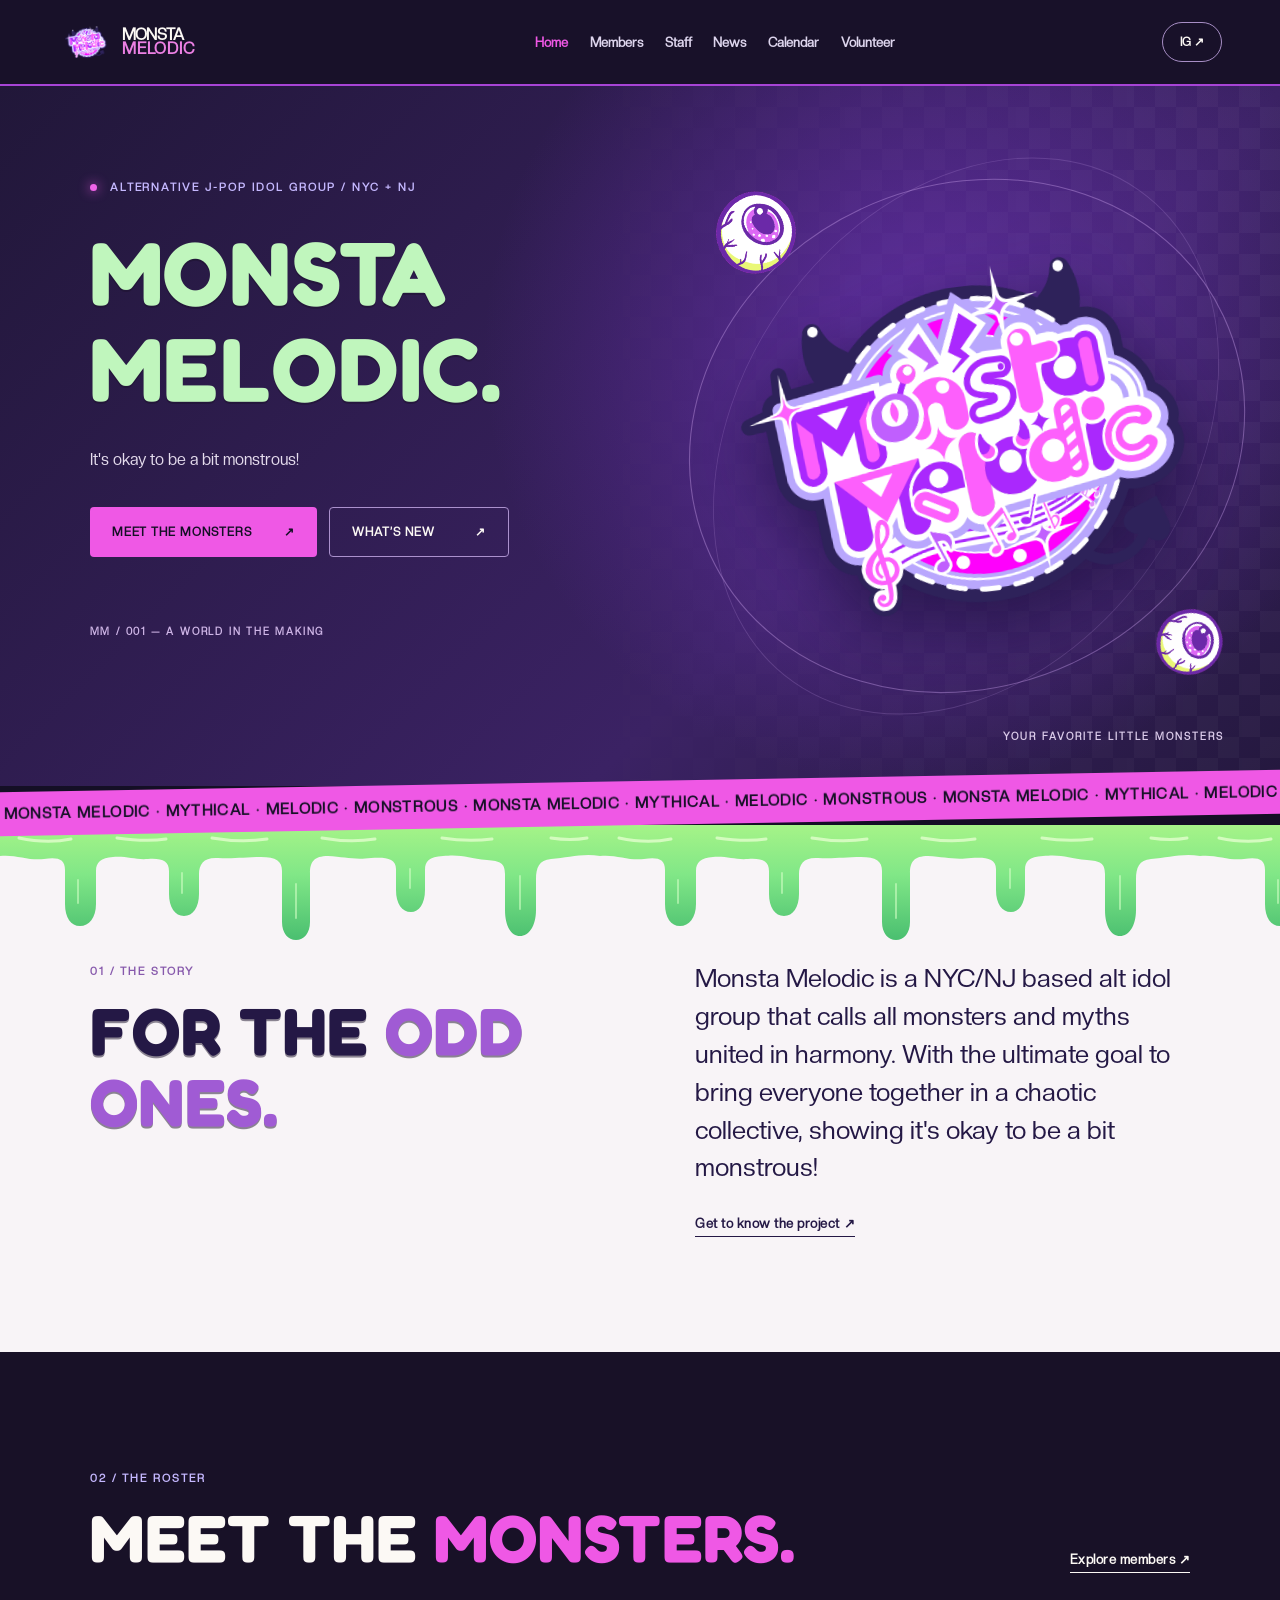
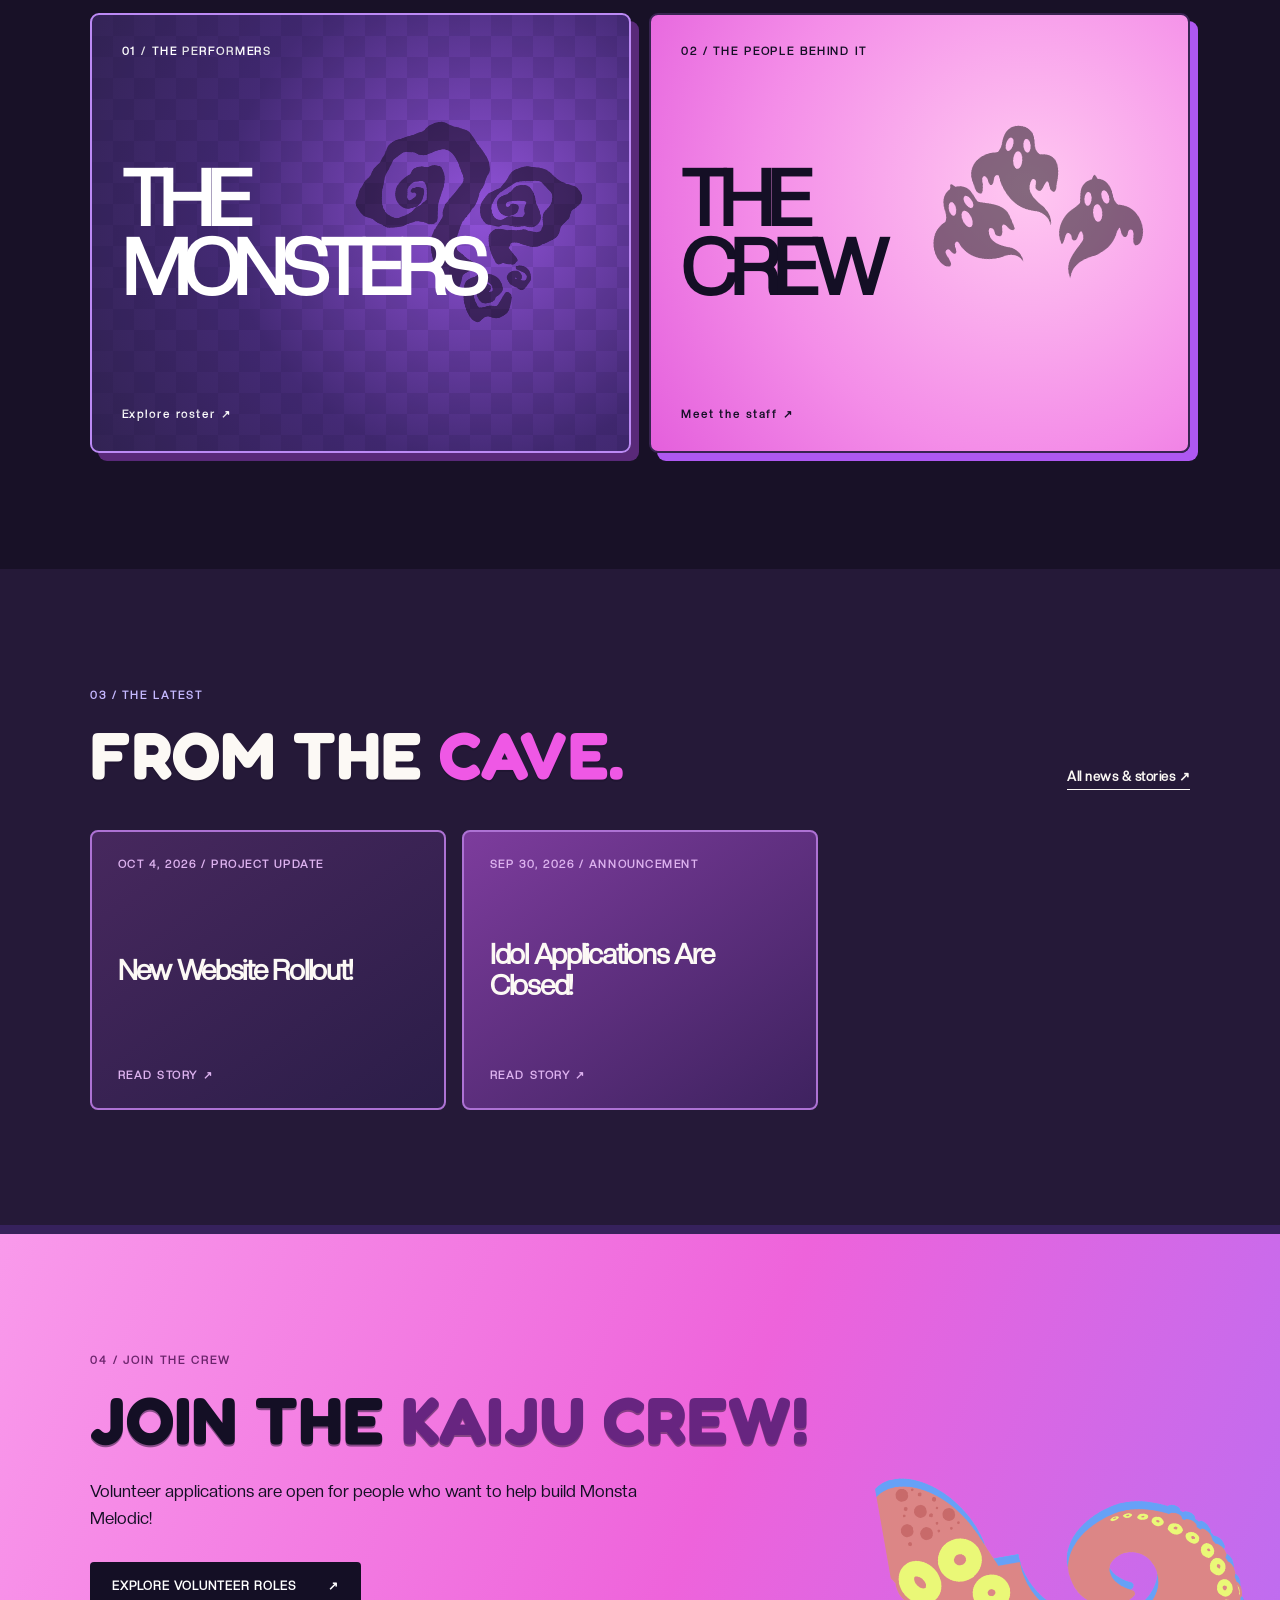
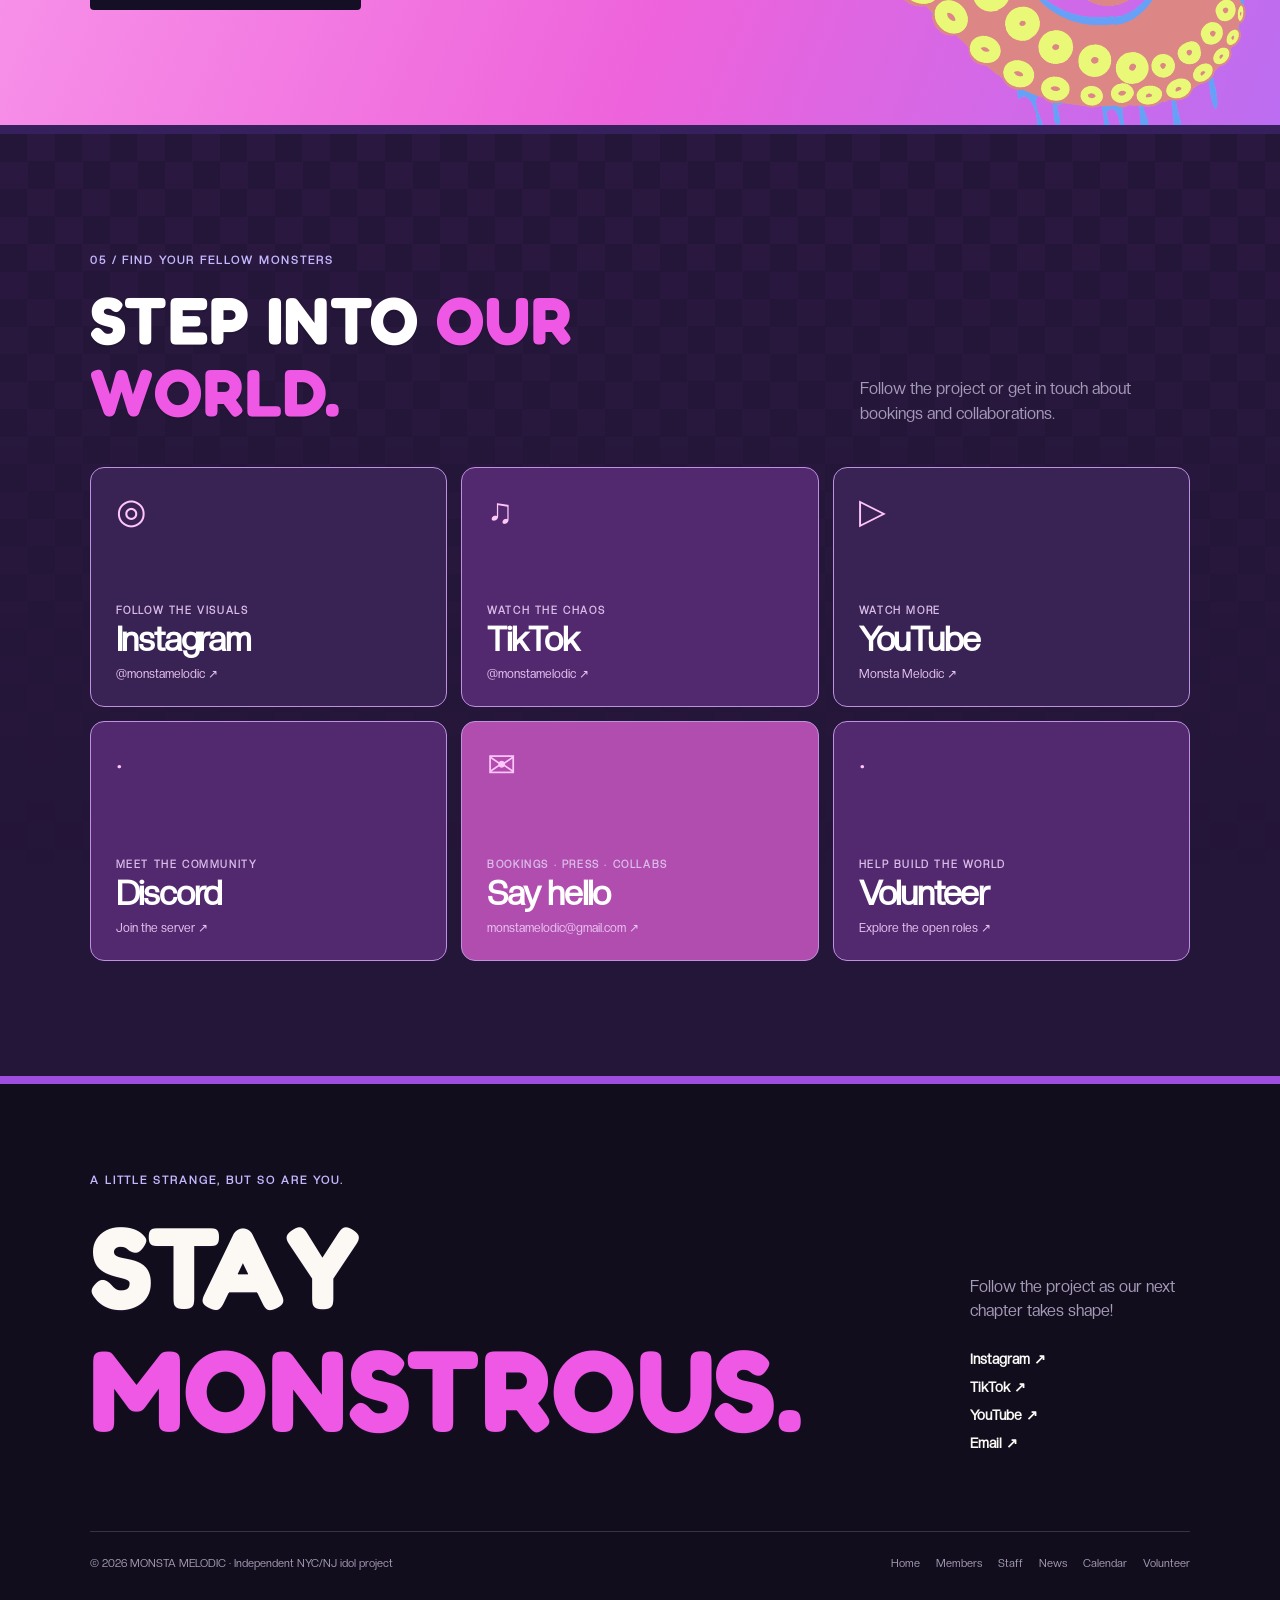
==== commit 3f3021c0: "Add files via upload" ====
--- a/index.html
+++ b/index.html
@@ -1,12 +1,12 @@
 <!doctype html>
-<html lang="en"><head><meta charset="utf-8"><meta name="viewport" content="width=device-width, initial-scale=1"><meta name="theme-color" content="#271c50"><meta name="description" content="Independent NYC/NJ alternative J-pop idol group. Mythical, melodic, monstrous."><title>Home · Monsta Melodic</title><link rel="icon" href="Logo.png"><link rel="preconnect" href="https://fonts.googleapis.com"><link rel="preconnect" href="https://fonts.gstatic.com" crossorigin><link href="https://fonts.googleapis.com/css2?family=Baloo+2:wght@600;700;800&family=DM+Sans:wght@400;500;600;700;800&family=Fredoka:wght@500;600;700&family=Space+Grotesk:wght@400;500;600;700&display=swap" rel="stylesheet"><link rel="stylesheet" href="styles.css?v=20260930staff"></head>
+<html lang="en"><head><meta charset="utf-8"><meta name="viewport" content="width=device-width, initial-scale=1"><meta name="theme-color" content="#271c50"><meta name="description" content="Independent NYC/NJ alternative J-pop idol group. Mythical, melodic, monstrous."><title>Home · Monsta Melodic</title><link rel="icon" href="Logo.png"><link rel="preconnect" href="https://fonts.googleapis.com"><link rel="preconnect" href="https://fonts.gstatic.com" crossorigin><link href="https://fonts.googleapis.com/css2?family=Baloo+2:wght@600;700;800&family=Fredoka:wght@500;600;700&display=swap" rel="stylesheet"><link rel="stylesheet" href="styles.css?v=20261109float"></head>
 <body><a class="skip-link" href="#main">Skip to content</a><div class="site-wrap">
 <header class="site-header"><a class="brand" href="index.html" aria-label="Monsta Melodic home"><img src="Logo.png" alt=""><span>MONSTA<span>MELODIC</span></span></a><button class="menu-toggle" type="button" aria-label="Open menu" aria-expanded="false" aria-controls="site-nav"><span></span><span></span></button><nav id="site-nav" aria-label="Main navigation"><a href="index.html" aria-current="page">Home</a><a href="members.html">Members</a><a href="staff.html">Staff</a><a href="news.html">News</a><a href="calendar.html">Calendar</a><a href="applications.html">Volunteer</a></nav><a class="header-social" href="https://www.instagram.com/monstamelodic/" target="_blank" rel="noopener" aria-label="Monsta Melodic Instagram">IG ↗</a></header>
-<main id="main"><section class="hero panel" id="home"><div class="hero-copy"><span class="eyebrow"><i class="status-dot"></i> ALTERNATIVE J-POP IDOL GROUP / NYC + NJ</span><h1 class="hero-title"><span>MONSTA</span><span>MELODIC.</span></h1><p>It's okay to be a bit monstrous!</p><div class="button-row"><a class="button bright" href="members.html">Meet the monsters <span>↗</span></a><a class="button outline" href="news.html">What’s new <span>↗</span></a></div><span class="hero-index">MM / 001 — A WORLD IN THE MAKING</span></div><div class="hero-art"><div class="halo halo-one"></div><div class="halo halo-two"></div><div class="sparkle sp-a">✦</div><div class="sparkle sp-b">✧</div><div class="brand-eye eye-left" aria-hidden="true"></div><div class="brand-eye eye-right" aria-hidden="true"></div><img src="Logo.png" alt="Monsta Melodic illustrated logo"><span class="art-label">YOUR FAVORITE LITTLE MONSTERS</span></div></section>
-<div class="marquee" aria-label="Monsta Melodic · Mythical · Melodic · Monstrous"><div class="marquee-track" aria-hidden="true"><span>✦ MONSTA MELODIC ✦ MYTHICAL ✦ MELODIC ✦ MONSTROUS ✦ MONSTA MELODIC ✦ MYTHICAL ✦ MELODIC ✦ MONSTROUS ✦ MONSTA MELODIC ✦ MYTHICAL ✦ MELODIC ✦ MONSTROUS ✦ MONSTA MELODIC ✦ MYTHICAL ✦ MELODIC ✦ MONSTROUS ✦ MONSTA MELODIC ✦ MYTHICAL ✦ MELODIC ✦ MONSTROUS </span><span>✦ MONSTA MELODIC ✦ MYTHICAL ✦ MELODIC ✦ MONSTROUS ✦ MONSTA MELODIC ✦ MYTHICAL ✦ MELODIC ✦ MONSTROUS ✦ MONSTA MELODIC ✦ MYTHICAL ✦ MELODIC ✦ MONSTROUS ✦ MONSTA MELODIC ✦ MYTHICAL ✦ MELODIC ✦ MONSTROUS ✦ MONSTA MELODIC ✦ MYTHICAL ✦ MELODIC ✦ MONSTROUS </span></div></div>
+<main id="main"><section class="hero panel" id="home"><div class="hero-copy"><span class="eyebrow"><i class="status-dot"></i> ALTERNATIVE J-POP IDOL GROUP / NYC + NJ</span><h1 class="hero-title"><span>MONSTA</span><span>MELODIC.</span></h1><p>It's okay to be a bit monstrous!</p><div class="button-row"><a class="button bright" href="members.html">Meet the monsters <span>↗</span></a><a class="button outline" href="news.html">What’s new <span>↗</span></a></div><span class="hero-index">MM / 001 — A WORLD IN THE MAKING</span></div><div class="hero-art"><div class="halo halo-one"></div><div class="halo halo-two"></div><div class="brand-eye eye-left" aria-hidden="true"></div><div class="brand-eye eye-right" aria-hidden="true"></div><img src="Logo.png" alt="Monsta Melodic illustrated logo"><span class="art-label">YOUR FAVORITE LITTLE MONSTERS</span></div></section>
+<div class="marquee" aria-label="Monsta Melodic · Mythical · Melodic · Monstrous"><div class="marquee-track" aria-hidden="true"><span>· MONSTA MELODIC · MYTHICAL · MELODIC · MONSTROUS · MONSTA MELODIC · MYTHICAL · MELODIC · MONSTROUS · MONSTA MELODIC · MYTHICAL · MELODIC · MONSTROUS · MONSTA MELODIC · MYTHICAL · MELODIC · MONSTROUS · MONSTA MELODIC · MYTHICAL · MELODIC · MONSTROUS </span><span>· MONSTA MELODIC · MYTHICAL · MELODIC · MONSTROUS · MONSTA MELODIC · MYTHICAL · MELODIC · MONSTROUS · MONSTA MELODIC · MYTHICAL · MELODIC · MONSTROUS · MONSTA MELODIC · MYTHICAL · MELODIC · MONSTROUS · MONSTA MELODIC · MYTHICAL · MELODIC · MONSTROUS </span></div></div>
 <section class="section split-intro" id="about"><div><span class="eyebrow">01 / THE STORY</span><h2>FOR THE <em>ODD ONES.</em></h2></div><div><p>Monsta Melodic is a NYC/NJ based alt idol group that calls all monsters and myths united in harmony. With the ultimate goal to bring everyone together in a chaotic collective, showing it's okay to be a bit monstrous!</p><a class="text-link" href="members.html">Get to know the project ↗</a></div></section>
-<section class="section feature-section"><div class="section-head"><div><span class="eyebrow">02 / THE ROSTER</span><h2>MEET THE <em>MONSTERS.</em></h2></div><a class="text-link" href="members.html">Explore members ↗</a></div><div class="feature-grid"><a href="members.html" class="feature-card feature-purple"><span>01 / THE PERFORMERS</span><div class="feature-symbol">✧</div><strong>THE<br>MONSTERS</strong><span class="feature-arrow">Explore roster ↗</span></a><a href="staff.html" class="feature-card feature-pink"><span>02 / THE PEOPLE BEHIND IT</span><div class="feature-symbol">✦</div><strong>THE<br>CREW</strong><span class="feature-arrow">Meet the staff ↗</span></a></div></section>
+<section class="section feature-section"><div class="section-head"><div><span class="eyebrow">02 / THE ROSTER</span><h2>MEET THE <em>MONSTERS.</em></h2></div><a class="text-link" href="members.html">Explore members ↗</a></div><div class="feature-grid"><a href="members.html" class="feature-card feature-purple"><span>01 / THE PERFORMERS</span><div class="feature-symbol"><img class="supplied-art" src="question-marks.jpg" alt=""></div><strong>THE<br>MONSTERS</strong><span class="feature-arrow">Explore roster ↗</span></a><a href="staff.html" class="feature-card feature-pink"><span>02 / THE PEOPLE BEHIND IT</span><div class="feature-symbol"><img class="supplied-art" src="ghosts.jpg" alt=""></div><strong>THE<br>CREW</strong><span class="feature-arrow">Meet the staff ↗</span></a></div></section>
 <section class="section latest-section"><div class="section-head"><div><span class="eyebrow">03 / THE LATEST</span><h2>FROM THE <em>CAVE.</em></h2></div><a class="text-link" href="news.html">All news & stories ↗</a></div><div id="latest-posts" class="latest-grid"><a class="news-tile" href="news.html"><span>PROJECT UPDATES</span><h3>Catch up with Monsta Melodic</h3><span>Read the news ↗</span></a></div></section>
-<section class="section join-section" id="volunteer"><div><span class="eyebrow">04 / JOIN THE CREW</span><h2>JOIN THE <em>KAIJU CREW!</em></h2><p>Volunteer applications are open for people who want to help build Monsta Melodic!</p><a class="button dark" href="applications.html">Explore volunteer roles <span>↗</span></a></div><span class="join-star" aria-hidden="true">✧</span></section>
-<section class="section social-section" id="contact"><div class="section-head"><div><span class="eyebrow">05 / FIND YOUR FELLOW MONSTERS</span><h2>STEP INTO <em>OUR WORLD.</em></h2></div><p>Follow the project or get in touch about bookings and collaborations.</p></div><div class="social-grid"><a class="social-card" href="https://www.instagram.com/monstamelodic/" target="_blank" rel="noopener"><span class="social-symbol">◎</span><span>FOLLOW THE VISUALS</span><strong>Instagram</strong><small>@monstamelodic ↗</small></a><a class="social-card" href="https://www.tiktok.com/@monstamelodic" target="_blank" rel="noopener"><span class="social-symbol">♫</span><span>WATCH THE CHAOS</span><strong>TikTok</strong><small>@monstamelodic ↗</small></a><a class="social-card" href="https://www.youtube.com/channel/UCwxbz_F4ipwJG1VYpBXucgw?themeRefresh=1" target="_blank" rel="noopener"><span class="social-symbol">▷</span><span>WATCH MORE</span><strong>YouTube</strong><small>Monsta Melodic ↗</small></a><button class="social-card discord-trigger" type="button"><span class="social-symbol">✧</span><span>MEET THE COMMUNITY</span><strong>Discord</strong><small>Join the server ↗</small></button><a class="social-card social-email" href="mailto:monstamelodic@gmail.com"><span class="social-symbol">✉</span><span>BOOKINGS · PRESS · COLLABS</span><strong>Say hello</strong><small>monstamelodic@gmail.com ↗</small></a><a class="social-card social-volunteer" href="applications.html"><span class="social-symbol">✦</span><span>HELP BUILD THE WORLD</span><strong>Volunteer</strong><small>Explore the open roles ↗</small></a></div></section></main>
+<section class="section join-section" id="volunteer"><div><span class="eyebrow">04 / JOIN THE CREW</span><h2>JOIN THE <em>KAIJU CREW!</em></h2><p>Volunteer applications are open for people who want to help build Monsta Melodic!</p><a class="button dark" href="applications.html">Explore volunteer roles <span>↗</span></a></div></section>
+<section class="section social-section" id="contact"><div class="section-head"><div><span class="eyebrow">05 / FIND YOUR FELLOW MONSTERS</span><h2>STEP INTO <em>OUR WORLD.</em></h2></div><p>Follow the project or get in touch about bookings and collaborations.</p></div><div class="social-grid"><a class="social-card" href="https://www.instagram.com/monstamelodic/" target="_blank" rel="noopener"><span class="social-symbol">◎</span><span>FOLLOW THE VISUALS</span><strong>Instagram</strong><small>@monstamelodic ↗</small></a><a class="social-card" href="https://www.tiktok.com/@monstamelodic" target="_blank" rel="noopener"><span class="social-symbol">♫</span><span>WATCH THE CHAOS</span><strong>TikTok</strong><small>@monstamelodic ↗</small></a><a class="social-card" href="https://www.youtube.com/channel/UCwxbz_F4ipwJG1VYpBXucgw?themeRefresh=1" target="_blank" rel="noopener"><span class="social-symbol">▷</span><span>WATCH MORE</span><strong>YouTube</strong><small>Monsta Melodic ↗</small></a><button class="social-card discord-trigger" type="button"><span class="social-symbol">·</span><span>MEET THE COMMUNITY</span><strong>Discord</strong><small>Join the server ↗</small></button><a class="social-card social-email" href="mailto:monstamelodic@gmail.com"><span class="social-symbol">✉</span><span>BOOKINGS · PRESS · COLLABS</span><strong>Say hello</strong><small>monstamelodic@gmail.com ↗</small></a><a class="social-card social-volunteer" href="applications.html"><span class="social-symbol">·</span><span>HELP BUILD THE WORLD</span><strong>Volunteer</strong><small>Explore the open roles ↗</small></a></div></section></main>
 <footer class="site-footer"><div class="footer-lead"><div><span class="eyebrow">A little strange, but so are you.</span><h2>STAY<br><em>MONSTROUS.</em></h2></div><div class="footer-connect"><p>Follow the project as our next chapter takes shape!</p><a href="https://www.instagram.com/monstamelodic/" target="_blank" rel="noopener">Instagram ↗</a><a href="https://www.tiktok.com/@monstamelodic" target="_blank" rel="noopener">TikTok ↗</a><a href="https://www.youtube.com/channel/UCwxbz_F4ipwJG1VYpBXucgw?themeRefresh=1" target="_blank" rel="noopener">YouTube ↗</a><a href="mailto:monstamelodic@gmail.com">Email ↗</a></div></div><div class="footer-bottom"><span>© 2026 MONSTA MELODIC · Independent NYC/NJ idol project</span><nav aria-label="Footer navigation"><a href="index.html">Home</a><a href="members.html">Members</a><a href="staff.html">Staff</a><a href="news.html">News</a><a href="calendar.html">Calendar</a><a href="applications.html">Volunteer</a></nav></div></footer></div><script src="script.js?v=20260930staff" defer></script></body></html>
--- a/styles.css
+++ b/styles.css
@@ -1,4 +1,10 @@
-:root{--ink:#241845;--navy:#211739;--deep:#140f25;--pink:#ef58e5;--violet:#a759ee;--lilac:#c5b8ff;--cream:#fcf9f5;--muted:#a59ab8;--line:rgba(255,255,255,.16)}*{box-sizing:border-box}html{scroll-behavior:smooth}body{margin:0;background:var(--deep);color:var(--cream);font-family:'DM Sans',sans-serif}button,a{font:inherit}a{color:inherit;text-decoration:none}button{cursor:pointer}img{max-width:100%;display:block}::selection{background:var(--pink);color:var(--deep)}:focus-visible{outline:3px solid var(--pink);outline-offset:4px}.skip-link{position:absolute;top:-100px;left:20px;background:white;color:#211739;padding:12px;z-index:100}.skip-link:focus{top:12px}.site-wrap{max-width:1800px;margin:auto;overflow:hidden}.site-header{height:86px;padding:0 clamp(20px,4.5vw,84px);display:flex;align-items:center;gap:32px;border-bottom:1px solid var(--line);position:relative;z-index:40;background:#181129}.brand{display:flex;align-items:center;gap:8px;min-width:210px;font-family:'Space Grotesk',sans-serif;font-size:16px;font-weight:700;letter-spacing:-.065em;line-height:.88}.brand span span{display:block;color:var(--pink);letter-spacing:.06em}.brand img{width:56px;height:56px;object-fit:contain}.site-header nav{display:flex;align-items:center;gap:clamp(11px,1.7vw,30px);margin:auto}.site-header nav a{color:#ddd5ed;font-size:13px;font-weight:700;transition:color .2s;white-space:nowrap}.site-header nav a:hover,.site-header nav a[aria-current]{color:var(--pink)}.header-social{font-size:12px;font-weight:800;border:1px solid #a78ec5;border-radius:100px;padding:12px 17px;white-space:nowrap}.header-social:hover{background:var(--pink);color:var(--deep);border-color:var(--pink)}.menu-toggle{display:none}.eyebrow{font-size:11px;font-weight:800;letter-spacing:.18em;text-transform:uppercase;color:var(--lilac)}h1,h2,h3,p{margin-top:0}h1,h2,h3{font-family:'Space Grotesk',sans-serif;letter-spacing:-.065em}h1{font-size:clamp(64px,8.5vw,142px);line-height:.91;margin:26px 0}h2{font-size:clamp(42px,5.2vw,85px);line-height:.96;margin:16px 0 0}h1 em,h2 em{font-style:normal;color:var(--pink)}.hero{min-height:700px;display:grid;grid-template-columns:1fr 49%;position:relative;background:radial-gradient(circle at 74% 46%,#61369f 0,#38235e 31%,#23193a 62%,#1b1530 95%)}.hero-copy{padding:clamp(58px,7vw,115px) 0 42px clamp(24px,7vw,115px);position:relative;z-index:2}.hero h1{font-size:clamp(62px,7.25vw,116px)}.hero h1 span{color:var(--lilac)}.hero-copy>p{max-width:430px;color:#e5dced;line-height:1.65;font-size:16px}.status-dot{display:inline-block;width:7px;height:7px;border-radius:50%;background:#f064e8;margin-right:8px;box-shadow:0 0 12px var(--pink)}.button-row{display:flex;gap:12px;flex-wrap:wrap;margin-top:34px}.button{display:inline-flex;align-items:center;justify-content:space-between;gap:32px;padding:17px 22px;min-width:180px;border-radius:4px;text-transform:uppercase;font-size:12px;font-weight:800;letter-spacing:.08em;transition:transform .2s,background .2s,box-shadow .2s}.button:hover{transform:translateY(-4px);box-shadow:0 12px 30px #0004}.button.bright{background:var(--pink);color:var(--deep)}.button.outline{border:1px solid #ab91cd}.button.dark{background:var(--deep);color:white}.hero-index{display:block;color:#aa94c8;font-size:10px;font-weight:700;letter-spacing:.18em;margin-top:68px}.hero-art{position:relative;display:grid;place-items:center;min-height:620px;isolation:isolate}.hero-art img{width:min(95%,590px);filter:drop-shadow(0 30px 60px #180c3b99);transform:rotate(-7deg);transition:transform .6s}.hero-art:hover img{transform:rotate(-2deg) scale(1.04)}.halo{border:1px solid #bd95e073;position:absolute;border-radius:50%;width:min(80%,550px);aspect-ratio:1;transform:rotate(-25deg) scaleX(1.13)}.halo-two{width:min(96%,680px);opacity:.5;transform:rotate(35deg) scaleX(.75)}.sparkle{position:absolute;color:#fd87ed;font-size:50px}.sp-a{top:12%;right:15%}.sp-b{bottom:16%;left:5%;font-size:85px}.art-label{position:absolute;bottom:44px;right:9%;font-size:10px;font-weight:800;letter-spacing:.2em;color:#dbcbea}.marquee{overflow:hidden;background:var(--pink);color:var(--deep);white-space:nowrap;padding:13px 0;transform:rotate(-1deg);margin:-5px -6px 0;position:relative;z-index:3;font:800 13px 'Space Grotesk';letter-spacing:.18em}.marquee div{width:max-content;animation:marquee 32s linear infinite}@keyframes marquee{to{transform:translateX(-50%)}}.section{padding:clamp(70px,9vw,145px) clamp(24px,7vw,115px)}.split-intro{display:grid;grid-template-columns:1fr 1fr;gap:10%;background:#f8f4f7;color:var(--ink)}.split-intro .eyebrow{color:#8759ac}.split-intro h2 em{color:#a05bd4}.split-intro>div:nth-child(2){align-self:end}.split-intro p{font-size:clamp(18px,2vw,27px);line-height:1.48;max-width:610px}.text-link{font-size:13px;font-weight:800;letter-spacing:.04em;border-bottom:1px solid currentColor;padding-bottom:5px;display:inline-block;transition:transform .2s,color .2s}.text-link:hover{transform:translateX(4px);color:var(--pink)}.section-head{display:flex;align-items:end;justify-content:space-between;gap:24px;margin-bottom:40px}.section-head p{color:var(--muted);max-width:330px;line-height:1.6;margin:0}.section-head .text-link{white-space:nowrap}.feature-section{background:#181127}.feature-grid{display:grid;grid-template-columns:1fr 1fr;gap:18px}.feature-card{min-height:440px;border-radius:9px;padding:30px;position:relative;overflow:hidden;display:flex;flex-direction:column;justify-content:space-between;transition:transform .25s}.feature-card:hover{transform:translateY(-7px)}.feature-purple{background:radial-gradient(circle at 72% 45%,#9152d9,#442a75 55%,#322353);color:white}.feature-pink{background:radial-gradient(circle at 70% 40%,#ffc8f1,#f48de8 58%,#e45fdc);color:var(--deep)}.feature-card>span:first-child,.feature-arrow{font-size:11px;font-weight:800;letter-spacing:.17em}.feature-card strong{font:700 clamp(58px,6vw,100px)/.9 'Space Grotesk';letter-spacing:-.08em;position:relative;z-index:2}.feature-symbol{position:absolute;right:4%;top:14%;font-size:clamp(190px,24vw,350px);line-height:1;color:#fff3;transform:rotate(-15deg)}.feature-pink .feature-symbol{color:#8a25a02c}.latest-section{background:#251938}.latest-grid{display:grid;grid-template-columns:repeat(3,1fr);gap:16px}.news-tile{min-height:280px;padding:26px;border:1px solid #8d6da07c;background:#332247;border-radius:8px;display:flex;flex-direction:column;transition:background .2s,transform .2s}.news-tile:hover{background:#49305d;transform:translateY(-5px)}.news-tile>span{color:#ddb2ef;text-transform:uppercase;font-size:11px;letter-spacing:.14em;font-weight:800}.news-tile h3{font-size:clamp(23px,2.2vw,33px);line-height:1.1;margin:auto 0}.join-section{background:var(--pink);color:var(--deep);position:relative;min-height:420px;display:flex;align-items:center;overflow:hidden}.join-section>div{position:relative;z-index:1;max-width:750px}.join-section .eyebrow{color:#6a246b}.join-section h2 em{color:#672580}.join-section p{max-width:600px;line-height:1.6;margin:22px 0 30px;font-size:17px}.join-star{position:absolute;right:5%;top:-25%;font-size:600px;color:#fff5;line-height:1}.contact-strip{background:#1b132b;display:flex;justify-content:space-between;gap:25px;align-items:center;padding-top:42px;padding-bottom:42px;font-size:13px;letter-spacing:.1em;font-weight:800}.contact-strip a{font-size:clamp(16px,2vw,30px);letter-spacing:-.03em;overflow-wrap:anywhere}.site-footer{background:#110d1d;padding:85px clamp(24px,7vw,115px) 30px}.footer-lead{display:flex;justify-content:space-between;gap:40px;padding-bottom:80px}.footer-lead h2{font-size:clamp(60px,9vw,150px)}.footer-connect{max-width:220px;display:flex;flex-direction:column;gap:12px;align-self:end}.footer-connect p{color:var(--muted);line-height:1.5}.footer-connect a{font-size:14px;font-weight:700}.footer-connect a:hover{color:var(--pink)}.footer-bottom{border-top:1px solid var(--line);padding-top:25px;display:flex;justify-content:space-between;gap:25px;color:#a69ab4;font-size:11px}.footer-bottom nav{display:flex;flex-wrap:wrap;gap:16px}.footer-bottom a:hover{color:white}.page-hero{min-height:440px;padding:85px clamp(24px,7vw,115px);position:relative;display:flex;align-items:center;justify-content:space-between;gap:30px;background:radial-gradient(circle at 85% 50%,#58368d,#271b46 51%,#201632)}.page-hero>div:first-child{z-index:1}.page-hero h1{font-size:clamp(60px,8vw,118px);margin:22px 0}.page-hero p{color:#e0d3ed;font-size:17px;line-height:1.5;max-width:520px}.hero-sticker{font:300px/.8 'Space Grotesk';color:#e78cf0a1;transform:rotate(-20deg);position:relative}.hero-sticker small{position:absolute;bottom:0;right:5%;font:800 11px 'DM Sans';letter-spacing:.18em;white-space:nowrap;border:1px solid #cfb3dc;padding:12px;border-radius:40px;transform:rotate(20deg)}.roster-section,.staff-section,.news-section,.roles-section,.calendar-section{background:#f8f4f7;color:var(--ink)}.roster-section .eyebrow,.staff-section .eyebrow,.news-section .eyebrow,.roles-section .eyebrow,.calendar-section .eyebrow{color:#8759ac}.member-grid{display:grid;grid-template-columns:repeat(3,minmax(0,1fr));gap:28px}.member-card{background:white;border:1px solid #e8dce9;border-radius:9px;overflow:hidden;box-shadow:0 10px 30px #2117390b;transition:transform .25s,box-shadow .25s}.member-card:hover{transform:translateY(-5px);box-shadow:0 22px 40px #2117391c}.member-visual{height:360px;position:relative;overflow:hidden;background:linear-gradient(140deg,var(--accent),#2d2051 80%)}.member-visual:after{content:'';position:absolute;width:260px;height:260px;border-radius:50%;border:1px solid #fff7;top:35px;left:calc(50% - 130px);pointer-events:none}.member-toggle{height:100%;width:100%;border:0;text-align:left;background:none;color:#fff;position:relative;display:flex;flex-direction:column;justify-content:space-between;padding:22px}.member-number,.portrait-caption,.member-hint{z-index:1;font-size:11px;font-weight:800;letter-spacing:.14em}.portrait-placeholder{font:240px/.8 'Space Grotesk';align-self:center;color:#fff7;transform:rotate(-14deg);transition:transform .3s}.member-card:hover .portrait-placeholder{transform:rotate(4deg) scale(1.08)}.portrait-caption{align-self:center}.member-hint{align-self:flex-end}.member-bio{position:absolute;inset:0;z-index:3;background:#24183eeF;color:#fff;padding:30px;display:flex;flex-direction:column;justify-content:center;opacity:0;visibility:hidden;transform:translateY(15px);transition:opacity .25s,transform .25s,visibility .25s}.member-card:hover .member-bio,.member-toggle:focus-visible + .member-bio,.member-card.is-open .member-bio{opacity:1;visibility:visible;transform:none}.member-bio .position-tag{color:#ffbaf1;font-size:10px;font-weight:800;letter-spacing:.13em}.bio-quote{font:600 31px/1.15 'Space Grotesk';letter-spacing:-.04em;margin:22px 0}.member-bio p:not(.bio-quote){color:#d0c3df;font-size:14px}.bio-social{display:flex;gap:12px}.bio-social a{border:1px solid #be96d1;border-radius:30px;padding:8px 12px;font-size:11px;font-weight:800}.bio-social a:hover{background:var(--pink);color:var(--deep)}.member-meta{padding:22px 22px 12px;display:flex;justify-content:space-between;align-items:end}.member-meta h3{font-size:30px;margin:8px 0 0}.color-swatch{width:22px;height:22px;border-radius:50%;border:3px solid white;box-shadow:0 0 0 1px #aaa}.member-card dl{margin:0;padding:0 22px 22px}.member-card dl div{display:flex;justify-content:space-between;padding:10px 0;border-top:1px solid #eee2ef;gap:15px;font-size:12px}.member-card dt{color:#7c718b}.member-card dd{margin:0;font-weight:800}.mini-cta{background:#311f50;display:flex;justify-content:space-between;gap:20px;padding-top:44px;padding-bottom:44px;font-size:13px;font-weight:800;letter-spacing:.13em}.mini-cta a{color:#f98be7}.filter-bar{display:flex;gap:9px;flex-wrap:wrap;margin-bottom:34px}.filter{border:1px solid #d9cce3;border-radius:100px;background:transparent;color:var(--ink);padding:11px 18px;font-size:12px;font-weight:800}.filter:hover,.filter.active{background:var(--ink);border-color:var(--ink);color:white}.staff-grid{display:grid;grid-template-columns:repeat(4,minmax(0,1fr));gap:32px 18px}.staff-card{background:white;border:1px solid #e8dce9;border-radius:9px;padding:28px 20px 22px;position:relative;margin-top:65px;box-shadow:0 10px 30px #2117390b;transition:transform .2s}.staff-card:hover{transform:translateY(-5px)}.staff-card[hidden]{display:none}.staff-avatar{height:130px;width:130px;border-radius:50%;display:grid;place-items:center;background:linear-gradient(140deg,#f6a4ef,#6c3aaf);border:7px solid #f8f4f7;box-shadow:0 0 0 1px #b9a3cc;margin:-92px auto 24px;overflow:hidden}.staff-avatar img{width:100%;height:100%;object-fit:cover}.staff-avatar span{color:white;font-size:85px;line-height:1}.staff-nameplate{background:#301d50;color:white;padding:12px 15px;font:800 12px 'Space Grotesk';letter-spacing:.07em;border-radius:3px;display:flex;justify-content:space-between}.staff-content{padding:18px 5px 4px}.department-tag{display:inline-block;background:#f1dcf5;color:#6c327f;padding:6px 9px;border-radius:3px;font-size:10px;font-weight:800;text-transform:uppercase;letter-spacing:.1em}.staff-content h3{font-size:24px;margin:16px 0 9px}.staff-content p{font-size:13px;line-height:1.55;color:#5e526b;min-height:62px}.staff-placeholder{font-size:11px;color:#8c7d99}.open-role{background:#f6e6f7;border-style:dashed;border-color:#bd78cb}.open-role .staff-nameplate{background:#9b49a7}.open-role .staff-avatar{background:var(--pink)}.open-role .text-link{margin-top:12px}.roles-grid{display:grid;grid-template-columns:repeat(3,1fr);gap:16px}.role-card{background:#fff;border:1px solid #e4d6e5;border-radius:8px;padding:27px;min-height:260px;display:flex;flex-direction:column;transition:transform .2s,box-shadow .2s}.role-card:hover{transform:translateY(-5px);box-shadow:0 15px 30px #2117391c}.role-icon{font-size:35px;color:#a047cb}.role-category{font-size:11px;color:#8a698f;font-weight:800;text-transform:uppercase;letter-spacing:.1em;margin:15px 0}.role-card h3{font-size:27px;line-height:1.08;margin:0}.role-action{border-top:1px solid #e5d9e7;padding-top:15px;margin-top:auto;display:flex;justify-content:space-between;font-size:12px;font-weight:800}.note-box{margin-top:30px;background:#eee0f4;border-radius:7px;padding:25px 30px;display:flex;align-items:center;gap:20px;flex-wrap:wrap}.note-box span{font-size:12px;font-weight:800;letter-spacing:.1em}.note-box p{margin:0}.note-box a{margin-left:auto}.archive-list{display:grid;gap:12px}.archive-item{border:1px solid #e7d9e8;background:white;padding:28px;display:grid;grid-template-columns:160px 1fr auto;gap:30px;align-items:center;transition:background .2s,transform .2s}.archive-item:hover{background:#f5e6f8;transform:translateX(4px)}.archive-item time,.archive-item .category{font-size:11px;color:#7d568f;letter-spacing:.1em;text-transform:uppercase;font-weight:800}.archive-item h3{font-size:27px;margin:5px 0}.archive-item p{margin:0;font-size:13px;color:#695d74}.archive-item .arrow{font-size:25px}.article-view{max-width:800px;margin:auto}.article-view[hidden],.archive-list[hidden]{display:none}.article-kicker{display:block;margin:55px 0 15px}.article-view h2{font-size:clamp(42px,5vw,78px);margin-bottom:32px}.article-body{font-size:18px;line-height:1.75;color:#514359}.article-body p{margin:0 0 22px}.calendar-frame{height:650px;border:12px solid #392353;border-radius:12px;overflow:hidden;background:#fff}.calendar-frame iframe{width:100%;height:100%;border:0}.calendar-note{margin:20px 0 0;color:#6e617a}.calendar-note a{text-decoration:underline}@media(max-width:1150px){.site-header{gap:12px}.brand{min-width:170px}.site-header nav{gap:11px}.site-header nav a{font-size:12px}.header-social{display:none}.staff-grid{grid-template-columns:repeat(3,1fr)}}@media(max-width:900px){.site-header{height:74px}.menu-toggle{display:block;margin-left:auto;background:transparent;border:0;width:42px;height:42px;position:relative;z-index:42}.menu-toggle span{display:block;height:2px;background:white;margin:8px 3px}.site-header nav{display:none;position:absolute;top:74px;left:0;right:0;background:#211739;padding:24px;box-shadow:0 15px 30px #0005;flex-direction:column;align-items:stretch;gap:0}.site-header nav.open{display:flex}.site-header nav a{padding:14px 8px;font-size:16px;border-bottom:1px solid var(--line)}.hero{grid-template-columns:1fr}.hero-copy{padding:70px 32px 0}.hero-art{min-height:430px}.hero-art img{width:min(70%,480px)}.hero-index{margin-top:40px}.split-intro{gap:30px}.member-grid,.roles-grid{grid-template-columns:repeat(2,1fr)}.staff-grid{grid-template-columns:repeat(2,1fr)}.hero-sticker{font-size:200px}.page-hero{min-height:390px}.latest-grid{grid-template-columns:repeat(2,1fr)}}@media(max-width:620px){.brand{min-width:0}.site-header{padding:0 20px}.hero h1{font-size:clamp(52px,13.2vw,76px)}.hero-art{min-height:320px}.hero-art img{width:min(82%,380px)}.art-label{bottom:18px;font-size:8px}.sparkle{font-size:30px}.sp-b{font-size:50px}.section{padding:70px 22px}.split-intro,.feature-grid,.latest-grid,.member-grid,.staff-grid,.roles-grid{grid-template-columns:1fr}.section-head{align-items:start;flex-direction:column}.feature-card{min-height:360px}.feature-card strong{font-size:70px}.member-visual{height:360px}.staff-grid{gap:40px}.staff-card{margin-top:70px}.page-hero{padding:75px 22px;min-height:400px}.page-hero h1{font-size:clamp(53px,13vw,78px)}.hero-sticker{position:absolute;right:-25px;bottom:20px;font-size:130px;opacity:.35}.hero-sticker small{display:none}.footer-lead,.footer-bottom,.contact-strip,.mini-cta{flex-direction:column;align-items:start}.footer-lead{padding-bottom:50px}.footer-connect{align-self:start}.site-footer{padding:75px 22px 30px}.archive-item{grid-template-columns:1fr auto;gap:12px}.archive-item time{grid-column:1/-1}.archive-item h3{font-size:24px}.calendar-frame{height:560px;border-width:6px}.join-star{font-size:400px;right:-130px;top:0}.note-box a{margin-left:0}.button{min-width:0}.brand img{width:46px;height:46px}.brand{font-size:14px}}@media(prefers-reduced-motion:reduce){*,*:before,*:after{scroll-behavior:auto!important;animation-duration:.01ms!important;transition-duration:.01ms!important}}
+@font-face {
+  font-family: 'Creato Display';
+  src: url('CreatoDisplay-Regular.otf') format('opentype');
+  font-weight: 400;
+  font-display: swap;
+}
+:root{--ink:#241845;--navy:#211739;--deep:#140f25;--pink:#ef58e5;--violet:#a759ee;--lilac:#c5b8ff;--cream:#fcf9f5;--muted:#a59ab8;--line:rgba(255,255,255,.16)}*{box-sizing:border-box}html{scroll-behavior:smooth}body{margin:0;background:var(--deep);color:var(--cream);font-family:'Creato Display',sans-serif}button,a{font:inherit}a{color:inherit;text-decoration:none}button{cursor:pointer}img{max-width:100%;display:block}::selection{background:var(--pink);color:var(--deep)}:focus-visible{outline:3px solid var(--pink);outline-offset:4px}.skip-link{position:absolute;top:-100px;left:20px;background:white;color:#211739;padding:12px;z-index:100}.skip-link:focus{top:12px}.site-wrap{max-width:1800px;margin:auto;overflow:hidden}.site-header{height:86px;padding:0 clamp(20px,4.5vw,84px);display:flex;align-items:center;gap:32px;border-bottom:1px solid var(--line);position:relative;z-index:40;background:#181129}.brand{display:flex;align-items:center;gap:8px;min-width:210px;font-family:'Creato Display',sans-serif;font-size:16px;font-weight:700;letter-spacing:-.065em;line-height:.88}.brand span span{display:block;color:var(--pink);letter-spacing:.06em}.brand img{width:56px;height:56px;object-fit:contain}.site-header nav{display:flex;align-items:center;gap:clamp(11px,1.7vw,30px);margin:auto}.site-header nav a{color:#ddd5ed;font-size:13px;font-weight:700;transition:color .2s;white-space:nowrap}.site-header nav a:hover,.site-header nav a[aria-current]{color:var(--pink)}.header-social{font-size:12px;font-weight:800;border:1px solid #a78ec5;border-radius:100px;padding:12px 17px;white-space:nowrap}.header-social:hover{background:var(--pink);color:var(--deep);border-color:var(--pink)}.menu-toggle{display:none}.eyebrow{font-size:11px;font-weight:800;letter-spacing:.18em;text-transform:uppercase;color:var(--lilac)}h1,h2,h3,p{margin-top:0}h1,h2,h3{font-family:'Creato Display',sans-serif;letter-spacing:-.065em}h1{font-size:clamp(64px,8.5vw,142px);line-height:.91;margin:26px 0}h2{font-size:clamp(42px,5.2vw,85px);line-height:.96;margin:16px 0 0}h1 em,h2 em{font-style:normal;color:var(--pink)}.hero{min-height:700px;display:grid;grid-template-columns:1fr 49%;position:relative;background:radial-gradient(circle at 74% 46%,#61369f 0,#38235e 31%,#23193a 62%,#1b1530 95%)}.hero-copy{padding:clamp(58px,7vw,115px) 0 42px clamp(24px,7vw,115px);position:relative;z-index:2}.hero h1{font-size:clamp(62px,7.25vw,116px)}.hero h1 span{color:var(--lilac)}.hero-copy>p{max-width:430px;color:#e5dced;line-height:1.65;font-size:16px}.status-dot{display:inline-block;width:7px;height:7px;border-radius:50%;background:#f064e8;margin-right:8px;box-shadow:0 0 12px var(--pink)}.button-row{display:flex;gap:12px;flex-wrap:wrap;margin-top:34px}.button{display:inline-flex;align-items:center;justify-content:space-between;gap:32px;padding:17px 22px;min-width:180px;border-radius:4px;text-transform:uppercase;font-size:12px;font-weight:800;letter-spacing:.08em;transition:transform .2s,background .2s,box-shadow .2s}.button:hover{transform:translateY(-4px);box-shadow:0 12px 30px #0004}.button.bright{background:var(--pink);color:var(--deep)}.button.outline{border:1px solid #ab91cd}.button.dark{background:var(--deep);color:white}.hero-index{display:block;color:#aa94c8;font-size:10px;font-weight:700;letter-spacing:.18em;margin-top:68px}.hero-art{position:relative;display:grid;place-items:center;min-height:620px;isolation:isolate}.hero-art img{width:min(95%,590px);filter:drop-shadow(0 30px 60px #180c3b99);transform:rotate(-7deg);transition:transform .6s}.hero-art:hover img{transform:rotate(-2deg) scale(1.04)}.halo{border:1px solid #bd95e073;position:absolute;border-radius:50%;width:min(80%,550px);aspect-ratio:1;transform:rotate(-25deg) scaleX(1.13)}.halo-two{width:min(96%,680px);opacity:.5;transform:rotate(35deg) scaleX(.75)}.sparkle{position:absolute;color:#fd87ed;font-size:50px}.sp-a{top:12%;right:15%}.sp-b{bottom:16%;left:5%;font-size:85px}.art-label{position:absolute;bottom:44px;right:9%;font-size:10px;font-weight:800;letter-spacing:.2em;color:#dbcbea}.marquee{overflow:hidden;background:var(--pink);color:var(--deep);white-space:nowrap;padding:13px 0;transform:rotate(-1deg);margin:-5px -6px 0;position:relative;z-index:3;font:800 13px 'Creato Display';letter-spacing:.18em}.marquee div{width:max-content;animation:marquee 32s linear infinite}@keyframes marquee{to{transform:translateX(-50%)}}.section{padding:clamp(70px,9vw,145px) clamp(24px,7vw,115px)}.split-intro{display:grid;grid-template-columns:1fr 1fr;gap:10%;background:#f8f4f7;color:var(--ink)}.split-intro .eyebrow{color:#8759ac}.split-intro h2 em{color:#a05bd4}.split-intro>div:nth-child(2){align-self:end}.split-intro p{font-size:clamp(18px,2vw,27px);line-height:1.48;max-width:610px}.text-link{font-size:13px;font-weight:800;letter-spacing:.04em;border-bottom:1px solid currentColor;padding-bottom:5px;display:inline-block;transition:transform .2s,color .2s}.text-link:hover{transform:translateX(4px);color:var(--pink)}.section-head{display:flex;align-items:end;justify-content:space-between;gap:24px;margin-bottom:40px}.section-head p{color:var(--muted);max-width:330px;line-height:1.6;margin:0}.section-head .text-link{white-space:nowrap}.feature-section{background:#181127}.feature-grid{display:grid;grid-template-columns:1fr 1fr;gap:18px}.feature-card{min-height:440px;border-radius:9px;padding:30px;position:relative;overflow:hidden;display:flex;flex-direction:column;justify-content:space-between;transition:transform .25s}.feature-card:hover{transform:translateY(-7px)}.feature-purple{background:radial-gradient(circle at 72% 45%,#9152d9,#442a75 55%,#322353);color:white}.feature-pink{background:radial-gradient(circle at 70% 40%,#ffc8f1,#f48de8 58%,#e45fdc);color:var(--deep)}.feature-card>span:first-child,.feature-arrow{font-size:11px;font-weight:800;letter-spacing:.17em}.feature-card strong{font:700 clamp(58px,6vw,100px)/.9 'Creato Display';letter-spacing:-.08em;position:relative;z-index:2}.feature-symbol{position:absolute;right:4%;top:14%;font-size:clamp(190px,24vw,350px);line-height:1;color:#fff3;transform:rotate(-15deg)}.feature-pink .feature-symbol{color:#8a25a02c}.latest-section{background:#251938}.latest-grid{display:grid;grid-template-columns:repeat(3,1fr);gap:16px}.news-tile{min-height:280px;padding:26px;border:1px solid #8d6da07c;background:#332247;border-radius:8px;display:flex;flex-direction:column;transition:background .2s,transform .2s}.news-tile:hover{background:#49305d;transform:translateY(-5px)}.news-tile>span{color:#ddb2ef;text-transform:uppercase;font-size:11px;letter-spacing:.14em;font-weight:800}.news-tile h3{font-size:clamp(23px,2.2vw,33px);line-height:1.1;margin:auto 0}.join-section{background:var(--pink);color:var(--deep);position:relative;min-height:420px;display:flex;align-items:center;overflow:hidden}.join-section>div{position:relative;z-index:1;max-width:750px}.join-section .eyebrow{color:#6a246b}.join-section h2 em{color:#672580}.join-section p{max-width:600px;line-height:1.6;margin:22px 0 30px;font-size:17px}.join-star{position:absolute;right:5%;top:-25%;font-size:600px;color:#fff5;line-height:1}.contact-strip{background:#1b132b;display:flex;justify-content:space-between;gap:25px;align-items:center;padding-top:42px;padding-bottom:42px;font-size:13px;letter-spacing:.1em;font-weight:800}.contact-strip a{font-size:clamp(16px,2vw,30px);letter-spacing:-.03em;overflow-wrap:anywhere}.site-footer{background:#110d1d;padding:85px clamp(24px,7vw,115px) 30px}.footer-lead{display:flex;justify-content:space-between;gap:40px;padding-bottom:80px}.footer-lead h2{font-size:clamp(60px,9vw,150px)}.footer-connect{max-width:220px;display:flex;flex-direction:column;gap:12px;align-self:end}.footer-connect p{color:var(--muted);line-height:1.5}.footer-connect a{font-size:14px;font-weight:700}.footer-connect a:hover{color:var(--pink)}.footer-bottom{border-top:1px solid var(--line);padding-top:25px;display:flex;justify-content:space-between;gap:25px;color:#a69ab4;font-size:11px}.footer-bottom nav{display:flex;flex-wrap:wrap;gap:16px}.footer-bottom a:hover{color:white}.page-hero{min-height:440px;padding:85px clamp(24px,7vw,115px);position:relative;display:flex;align-items:center;justify-content:space-between;gap:30px;background:radial-gradient(circle at 85% 50%,#58368d,#271b46 51%,#201632)}.page-hero>div:first-child{z-index:1}.page-hero h1{font-size:clamp(60px,8vw,118px);margin:22px 0}.page-hero p{color:#e0d3ed;font-size:17px;line-height:1.5;max-width:520px}.hero-sticker{font:300px/.8 'Creato Display';color:#e78cf0a1;transform:rotate(-20deg);position:relative}.hero-sticker small{position:absolute;bottom:0;right:5%;font:800 11px 'Creato Display';letter-spacing:.18em;white-space:nowrap;border:1px solid #cfb3dc;padding:12px;border-radius:40px;transform:rotate(20deg)}.roster-section,.staff-section,.news-section,.roles-section,.calendar-section{background:#f8f4f7;color:var(--ink)}.roster-section .eyebrow,.staff-section .eyebrow,.news-section .eyebrow,.roles-section .eyebrow,.calendar-section .eyebrow{color:#8759ac}.member-grid{display:grid;grid-template-columns:repeat(3,minmax(0,1fr));gap:28px}.member-card{background:white;border:1px solid #e8dce9;border-radius:9px;overflow:hidden;box-shadow:0 10px 30px #2117390b;transition:transform .25s,box-shadow .25s}.member-card:hover{transform:translateY(-5px);box-shadow:0 22px 40px #2117391c}.member-visual{height:360px;position:relative;overflow:hidden;background:linear-gradient(140deg,var(--accent),#2d2051 80%)}.member-visual:after{content:'';position:absolute;width:260px;height:260px;border-radius:50%;border:1px solid #fff7;top:35px;left:calc(50% - 130px);pointer-events:none}.member-toggle{height:100%;width:100%;border:0;text-align:left;background:none;color:#fff;position:relative;display:flex;flex-direction:column;justify-content:space-between;padding:22px}.member-number,.portrait-caption,.member-hint{z-index:1;font-size:11px;font-weight:800;letter-spacing:.14em}.portrait-placeholder{font:240px/.8 'Creato Display';align-self:center;color:#fff7;transform:rotate(-14deg);transition:transform .3s}.member-card:hover .portrait-placeholder{transform:rotate(4deg) scale(1.08)}.portrait-caption{align-self:center}.member-hint{align-self:flex-end}.member-bio{position:absolute;inset:0;z-index:3;background:#24183eeF;color:#fff;padding:30px;display:flex;flex-direction:column;justify-content:center;opacity:0;visibility:hidden;transform:translateY(15px);transition:opacity .25s,transform .25s,visibility .25s}.member-card:hover .member-bio,.member-toggle:focus-visible + .member-bio,.member-card.is-open .member-bio{opacity:1;visibility:visible;transform:none}.member-bio .position-tag{color:#ffbaf1;font-size:10px;font-weight:800;letter-spacing:.13em}.bio-quote{font:600 31px/1.15 'Creato Display';letter-spacing:-.04em;margin:22px 0}.member-bio p:not(.bio-quote){color:#d0c3df;font-size:14px}.bio-social{display:flex;gap:12px}.bio-social a{border:1px solid #be96d1;border-radius:30px;padding:8px 12px;font-size:11px;font-weight:800}.bio-social a:hover{background:var(--pink);color:var(--deep)}.member-meta{padding:22px 22px 12px;display:flex;justify-content:space-between;align-items:end}.member-meta h3{font-size:30px;margin:8px 0 0}.color-swatch{width:22px;height:22px;border-radius:50%;border:3px solid white;box-shadow:0 0 0 1px #aaa}.member-card dl{margin:0;padding:0 22px 22px}.member-card dl div{display:flex;justify-content:space-between;padding:10px 0;border-top:1px solid #eee2ef;gap:15px;font-size:12px}.member-card dt{color:#7c718b}.member-card dd{margin:0;font-weight:800}.mini-cta{background:#311f50;display:flex;justify-content:space-between;gap:20px;padding-top:44px;padding-bottom:44px;font-size:13px;font-weight:800;letter-spacing:.13em}.mini-cta a{color:#f98be7}.filter-bar{display:flex;gap:9px;flex-wrap:wrap;margin-bottom:34px}.filter{border:1px solid #d9cce3;border-radius:100px;background:transparent;color:var(--ink);padding:11px 18px;font-size:12px;font-weight:800}.filter:hover,.filter.active{background:var(--ink);border-color:var(--ink);color:white}.staff-grid{display:grid;grid-template-columns:repeat(4,minmax(0,1fr));gap:32px 18px}.staff-card{background:white;border:1px solid #e8dce9;border-radius:9px;padding:28px 20px 22px;position:relative;margin-top:65px;box-shadow:0 10px 30px #2117390b;transition:transform .2s}.staff-card:hover{transform:translateY(-5px)}.staff-card[hidden]{display:none}.staff-avatar{height:130px;width:130px;border-radius:50%;display:grid;place-items:center;background:linear-gradient(140deg,#f6a4ef,#6c3aaf);border:7px solid #f8f4f7;box-shadow:0 0 0 1px #b9a3cc;margin:-92px auto 24px;overflow:hidden}.staff-avatar img{width:100%;height:100%;object-fit:cover}.staff-avatar span{color:white;font-size:85px;line-height:1}.staff-nameplate{background:#301d50;color:white;padding:12px 15px;font:800 12px 'Creato Display';letter-spacing:.07em;border-radius:3px;display:flex;justify-content:space-between}.staff-content{padding:18px 5px 4px}.department-tag{display:inline-block;background:#f1dcf5;color:#6c327f;padding:6px 9px;border-radius:3px;font-size:10px;font-weight:800;text-transform:uppercase;letter-spacing:.1em}.staff-content h3{font-size:24px;margin:16px 0 9px}.staff-content p{font-size:13px;line-height:1.55;color:#5e526b;min-height:62px}.staff-placeholder{font-size:11px;color:#8c7d99}.open-role{background:#f6e6f7;border-style:dashed;border-color:#bd78cb}.open-role .staff-nameplate{background:#9b49a7}.open-role .staff-avatar{background:var(--pink)}.open-role .text-link{margin-top:12px}.roles-grid{display:grid;grid-template-columns:repeat(3,1fr);gap:16px}.role-card{background:#fff;border:1px solid #e4d6e5;border-radius:8px;padding:27px;min-height:260px;display:flex;flex-direction:column;transition:transform .2s,box-shadow .2s}.role-card:hover{transform:translateY(-5px);box-shadow:0 15px 30px #2117391c}.role-icon{font-size:35px;color:#a047cb}.role-category{font-size:11px;color:#8a698f;font-weight:800;text-transform:uppercase;letter-spacing:.1em;margin:15px 0}.role-card h3{font-size:27px;line-height:1.08;margin:0}.role-action{border-top:1px solid #e5d9e7;padding-top:15px;margin-top:auto;display:flex;justify-content:space-between;font-size:12px;font-weight:800}.note-box{margin-top:30px;background:#eee0f4;border-radius:7px;padding:25px 30px;display:flex;align-items:center;gap:20px;flex-wrap:wrap}.note-box span{font-size:12px;font-weight:800;letter-spacing:.1em}.note-box p{margin:0}.note-box a{margin-left:auto}.archive-list{display:grid;gap:12px}.archive-item{border:1px solid #e7d9e8;background:white;padding:28px;display:grid;grid-template-columns:160px 1fr auto;gap:30px;align-items:center;transition:background .2s,transform .2s}.archive-item:hover{background:#f5e6f8;transform:translateX(4px)}.archive-item time,.archive-item .category{font-size:11px;color:#7d568f;letter-spacing:.1em;text-transform:uppercase;font-weight:800}.archive-item h3{font-size:27px;margin:5px 0}.archive-item p{margin:0;font-size:13px;color:#695d74}.archive-item .arrow{font-size:25px}.article-view{max-width:800px;margin:auto}.article-view[hidden],.archive-list[hidden]{display:none}.article-kicker{display:block;margin:55px 0 15px}.article-view h2{font-size:clamp(42px,5vw,78px);margin-bottom:32px}.article-body{font-size:18px;line-height:1.75;color:#514359}.article-body p{margin:0 0 22px}.calendar-frame{height:650px;border:12px solid #392353;border-radius:12px;overflow:hidden;background:#fff}.calendar-frame iframe{width:100%;height:100%;border:0}.calendar-note{margin:20px 0 0;color:#6e617a}.calendar-note a{text-decoration:underline}@media(max-width:1150px){.site-header{gap:12px}.brand{min-width:170px}.site-header nav{gap:11px}.site-header nav a{font-size:12px}.header-social{display:none}.staff-grid{grid-template-columns:repeat(3,1fr)}}@media(max-width:900px){.site-header{height:74px}.menu-toggle{display:block;margin-left:auto;background:transparent;border:0;width:42px;height:42px;position:relative;z-index:42}.menu-toggle span{display:block;height:2px;background:white;margin:8px 3px}.site-header nav{display:none;position:absolute;top:74px;left:0;right:0;background:#211739;padding:24px;box-shadow:0 15px 30px #0005;flex-direction:column;align-items:stretch;gap:0}.site-header nav.open{display:flex}.site-header nav a{padding:14px 8px;font-size:16px;border-bottom:1px solid var(--line)}.hero{grid-template-columns:1fr}.hero-copy{padding:70px 32px 0}.hero-art{min-height:430px}.hero-art img{width:min(70%,480px)}.hero-index{margin-top:40px}.split-intro{gap:30px}.member-grid,.roles-grid{grid-template-columns:repeat(2,1fr)}.staff-grid{grid-template-columns:repeat(2,1fr)}.hero-sticker{font-size:200px}.page-hero{min-height:390px}.latest-grid{grid-template-columns:repeat(2,1fr)}}@media(max-width:620px){.brand{min-width:0}.site-header{padding:0 20px}.hero h1{font-size:clamp(52px,13.2vw,76px)}.hero-art{min-height:320px}.hero-art img{width:min(82%,380px)}.art-label{bottom:18px;font-size:8px}.sparkle{font-size:30px}.sp-b{font-size:50px}.section{padding:70px 22px}.split-intro,.feature-grid,.latest-grid,.member-grid,.staff-grid,.roles-grid{grid-template-columns:1fr}.section-head{align-items:start;flex-direction:column}.feature-card{min-height:360px}.feature-card strong{font-size:70px}.member-visual{height:360px}.staff-grid{gap:40px}.staff-card{margin-top:70px}.page-hero{padding:75px 22px;min-height:400px}.page-hero h1{font-size:clamp(53px,13vw,78px)}.hero-sticker{position:absolute;right:-25px;bottom:20px;font-size:130px;opacity:.35}.hero-sticker small{display:none}.footer-lead,.footer-bottom,.contact-strip,.mini-cta{flex-direction:column;align-items:start}.footer-lead{padding-bottom:50px}.footer-connect{align-self:start}.site-footer{padding:75px 22px 30px}.archive-item{grid-template-columns:1fr auto;gap:12px}.archive-item time{grid-column:1/-1}.archive-item h3{font-size:24px}.calendar-frame{height:560px;border-width:6px}.join-star{font-size:400px;right:-130px;top:0}.note-box a{margin-left:0}.button{min-width:0}.brand img{width:46px;height:46px}.brand{font-size:14px}}@media(prefers-reduced-motion:reduce){*,*:before,*:after{scroll-behavior:auto!important;animation-duration:.01ms!important;transition-duration:.01ms!important}}
 .member-close{position:absolute;right:20px;top:18px;background:transparent;border:1px solid #ccacd9;border-radius:50%;color:white;font-size:22px;width:37px;height:37px;line-height:1}.member-close:hover{background:#a554c3}.member-bio .position-tag{padding-right:35px}
 /* Monsta Melodic world: bright J-pop color, spooky characters, and restrained motion. */
 :root{--candy:#f454e9;--electric:#a621f5;--mint:#b7f8c0;--lime:#e9ef8c;--coral:#ec939e;--night:#2d2055}
@@ -15,7 +21,7 @@
 .hero h1 em,.page-hero h1 em{color:#ff7bee;text-shadow:0 3px 0 #64268d}
 .hero h1 span{color:#c0f6bd}.hero-index{color:#cfb6e7}
 .sparkle{animation:twinkle 3s ease-in-out infinite alternate}.sp-b{animation-delay:1.1s}@keyframes twinkle{to{opacity:.35;transform:scale(.7) rotate(32deg)}}
-.split-intro{position:relative;overflow:hidden}.split-intro:after{content:"✧";position:absolute;right:1%;bottom:-9%;font-size:290px;color:#d1b2e5;opacity:.55;pointer-events:none}
+.split-intro{position:relative;overflow:hidden}.split-intro:after{content:none;position:absolute;right:1%;bottom:-9%;font-size:290px;color:#d1b2e5;opacity:.55;pointer-events:none}
 .feature-card,.news-tile,.role-card,.social-card,.member-card,.staff-card{isolation:isolate}
 .feature-card:after,.news-tile:after,.role-card:after,.social-card:after{content:"";position:absolute;inset:-120% auto -120% -70%;width:40%;background:linear-gradient(90deg,transparent,#fff8,transparent);transform:rotate(24deg);pointer-events:none;transition:left .7s ease}
 .feature-card:hover:after,.news-tile:hover:after,.role-card:hover:after,.social-card:hover:after{left:150%}
@@ -33,19 +39,19 @@
 .role-card:hover{transform:translateY(-7px);box-shadow:11px 19px 0 #32235c35}
 .role-card .role-icon{grid-column:1;grid-row:1/4;display:grid;place-items:center;width:82px;height:82px;border:3px solid white;border-radius:50%;color:white;font-size:36px;background:#ffffff15}
 .role-card .role-category{grid-column:2;grid-row:1;color:white;margin:0 0 8px;font-size:11px;letter-spacing:.17em}
-.role-card h3{grid-column:2;grid-row:2;color:white;font:800 clamp(25px,2.9vw,40px)/1 'Baloo 2',sans-serif;letter-spacing:-.03em;margin:0 0 20px}
+.role-card h3{grid-column:2;grid-row:2;color:white;font:800 clamp(25px,2.9vw,40px)/1 'Creato Display',sans-serif;letter-spacing:-.03em;margin:0 0 20px}
 .role-card .role-action{grid-column:2;grid-row:3;color:white;border:0;padding:0;margin:0;font-size:13px;align-items:center}.role-card .role-action b{font-size:22px}
 .role-card .role-action:after{content:"";position:absolute;left:20%;right:15%;bottom:10px;height:9px;background:radial-gradient(circle,#fff8 0 30%,transparent 34%) 0 0/35px 10px;opacity:.7}
 .role-card .role-icon,.role-card .role-category,.role-card h3,.role-card .role-action{position:relative;z-index:3}
 .note-box{background:#ead7f8;border:1px solid #d8b3e5}
-.social-section{background:#241638;color:white;position:relative}.social-section:before{content:"";position:absolute;inset:0;background:conic-gradient(#9d47d31c 25%,transparent 0 50%,#9d47d31c 0 75%,transparent 0) 0 0/55px 55px;mask-image:linear-gradient(180deg,#0008,transparent 80%);pointer-events:none}.social-section>.section-head,.social-grid{position:relative}.social-grid{display:grid;grid-template-columns:repeat(3,minmax(0,1fr));gap:14px}.social-card{border:1px solid #be91e0;background:#392254;min-height:240px;padding:25px;border-radius:14px;display:flex;flex-direction:column;align-items:flex-start;text-align:left;position:relative;overflow:hidden;transition:transform .2s,background .2s;color:white}.social-card:nth-child(even){background:#52296f}.social-card:hover{transform:translateY(-5px);background:#70399a}.social-symbol{color:#ffc6fa;font-size:35px;line-height:1;margin-bottom:auto}.social-card>span:nth-child(2){font-size:10px;font-weight:800;letter-spacing:.16em;color:#dabce8}.social-card strong{font:800 34px/1.1 'Baloo 2';margin-top:5px}.social-card small{color:#eac7f3;font-size:12px;margin-top:8px;overflow-wrap:anywhere}.social-email{background:#b24db0}.social-volunteer{background:#6940af}.social-card.discord-trigger{cursor:pointer}
+.social-section{background:#241638;color:white;position:relative}.social-section:before{content:"";position:absolute;inset:0;background:conic-gradient(#9d47d31c 25%,transparent 0 50%,#9d47d31c 0 75%,transparent 0) 0 0/55px 55px;mask-image:linear-gradient(180deg,#0008,transparent 80%);pointer-events:none}.social-section>.section-head,.social-grid{position:relative}.social-grid{display:grid;grid-template-columns:repeat(3,minmax(0,1fr));gap:14px}.social-card{border:1px solid #be91e0;background:#392254;min-height:240px;padding:25px;border-radius:14px;display:flex;flex-direction:column;align-items:flex-start;text-align:left;position:relative;overflow:hidden;transition:transform .2s,background .2s;color:white}.social-card:nth-child(even){background:#52296f}.social-card:hover{transform:translateY(-5px);background:#70399a}.social-symbol{color:#ffc6fa;font-size:35px;line-height:1;margin-bottom:auto}.social-card>span:nth-child(2){font-size:10px;font-weight:800;letter-spacing:.16em;color:#dabce8}.social-card strong{font:800 34px/1.1 'Creato Display';margin-top:5px}.social-card small{color:#eac7f3;font-size:12px;margin-top:8px;overflow-wrap:anywhere}.social-email{background:#b24db0}.social-volunteer{background:#6940af}.social-card.discord-trigger{cursor:pointer}
 /* Quick identity details on every page. */
 .site-header{border-bottom:2px solid #a744d6}.site-header .brand img{animation:tinyFloat 6s ease-in-out infinite}.brand span span{color:#ec80e4}@keyframes tinyFloat{50%{transform:translateY(-3px) rotate(4deg)}}
-.site-footer{border-top:8px solid #9f4ce0}.site-footer:before{content:"✧    ✦    ✧";display:block;color:#ce79ec;font-size:23px;letter-spacing:20px;margin-bottom:24px}
+.site-footer{border-top:8px solid #9f4ce0}.site-footer:before{content:none;display:block;color:#ce79ec;font-size:23px;letter-spacing:20px;margin-bottom:24px}
 /* Loading: injected by script, with short fallback and reduced-motion support. */
-.monsta-loader{position:fixed;inset:0;z-index:9999;background:radial-gradient(circle at 50% 42%,#7132bc,#302052 61%,#1c1530);color:white;display:grid;place-items:center;overflow:hidden;transition:opacity .55s ease,visibility .55s ease}.monsta-loader:before{content:"";position:absolute;inset:0;background:conic-gradient(#ffffff12 25%,transparent 0 50%,#ffffff12 0 75%,transparent 0) 0 0/42px 42px;opacity:.5}.monsta-loader:after{content:"✧";position:absolute;right:6%;top:8%;font-size:150px;color:#f88ae9;animation:twinkle 2s infinite alternate}.loader-core{position:relative;z-index:1;text-align:center;padding:20px}.loader-core img{width:min(55vw,300px);margin:auto;animation:loaderFloat 1.4s ease-in-out infinite alternate;filter:drop-shadow(0 18px 25px #1f0d48)}.loader-core p{font:800 13px 'Space Grotesk';letter-spacing:.2em;margin:16px 0;color:#efd4ff}.loader-track{width:190px;height:5px;background:#ffffff3d;border-radius:8px;overflow:hidden;margin:18px auto}.loader-track span{display:block;height:100%;width:38%;background:#f77eec;animation:loaderBar 1.2s ease-in-out infinite}@keyframes loaderFloat{to{transform:translateY(-14px) rotate(4deg)}}@keyframes loaderBar{0%{transform:translateX(-100%)}100%{transform:translateX(270%)}}.monsta-loader.done{opacity:0;visibility:hidden;pointer-events:none}body.loading{overflow:hidden}
+.monsta-loader{position:fixed;inset:0;z-index:9999;background:radial-gradient(circle at 50% 42%,#7132bc,#302052 61%,#1c1530);color:white;display:grid;place-items:center;overflow:hidden;transition:opacity .55s ease,visibility .55s ease}.monsta-loader:before{content:"";position:absolute;inset:0;background:conic-gradient(#ffffff12 25%,transparent 0 50%,#ffffff12 0 75%,transparent 0) 0 0/42px 42px;opacity:.5}.monsta-loader:after{content:none;position:absolute;right:6%;top:8%;font-size:150px;color:#f88ae9;animation:twinkle 2s infinite alternate}.loader-core{position:relative;z-index:1;text-align:center;padding:20px}.loader-core img{width:min(55vw,300px);margin:auto;animation:loaderFloat 1.4s ease-in-out infinite alternate;filter:drop-shadow(0 18px 25px #1f0d48)}.loader-core p{font:800 13px 'Creato Display';letter-spacing:.2em;margin:16px 0;color:#efd4ff}.loader-track{width:190px;height:5px;background:#ffffff3d;border-radius:8px;overflow:hidden;margin:18px auto}.loader-track span{display:block;height:100%;width:38%;background:#f77eec;animation:loaderBar 1.2s ease-in-out infinite}@keyframes loaderFloat{to{transform:translateY(-14px) rotate(4deg)}}@keyframes loaderBar{0%{transform:translateX(-100%)}100%{transform:translateX(270%)}}.monsta-loader.done{opacity:0;visibility:hidden;pointer-events:none}body.loading{overflow:hidden}
 /* Community invitation: one automatic invitation per browser session. */
-.discord-modal{position:fixed;inset:0;z-index:9000;display:none;place-items:center;padding:18px}.discord-modal.open{display:grid}.discord-backdrop{position:absolute;inset:0;background:#110a22bb;backdrop-filter:blur(8px)}.discord-panel{position:relative;max-width:460px;width:100%;padding:38px 34px 32px;border:5px solid #342056;border-radius:28px;background:linear-gradient(140deg,#c07bed,#ef8bdb);color:#26173d;box-shadow:12px 12px 0 #1c1038;text-align:center;overflow:hidden}.discord-panel:before{content:"";position:absolute;inset:0;background:conic-gradient(#ffffff14 25%,transparent 0 50%,#ffffff14 0 75%,transparent 0) 0 0/34px 34px;pointer-events:none}.discord-panel>*{position:relative}.discord-panel .modal-logo{width:160px;margin:0 auto 8px;filter:drop-shadow(0 6px 10px #421e69)}.discord-panel h2{font:800 clamp(33px,7vw,48px)/.95 'Baloo 2';letter-spacing:-.04em;margin:12px 0}.discord-panel p{line-height:1.5}.discord-panel .button{margin:15px auto 0}.discord-panel .discord-later{display:block;margin:18px auto 0;border:0;background:transparent;color:#32204b;text-decoration:underline;font-weight:700;font-size:13px}.discord-close{position:absolute;right:15px;top:12px;border:1px solid #382450;border-radius:50%;width:40px;height:40px;background:#fff8;color:#322049;font-size:25px;line-height:1;z-index:3}.discord-panel .modal-eyes{font-size:25px;color:#ffebaa;letter-spacing:9px}body.modal-open{overflow:hidden}
+.discord-modal{position:fixed;inset:0;z-index:9000;display:none;place-items:center;padding:18px}.discord-modal.open{display:grid}.discord-backdrop{position:absolute;inset:0;background:#110a22bb;backdrop-filter:blur(8px)}.discord-panel{position:relative;max-width:460px;width:100%;padding:38px 34px 32px;border:5px solid #342056;border-radius:28px;background:linear-gradient(140deg,#c07bed,#ef8bdb);color:#26173d;box-shadow:12px 12px 0 #1c1038;text-align:center;overflow:hidden}.discord-panel:before{content:"";position:absolute;inset:0;background:conic-gradient(#ffffff14 25%,transparent 0 50%,#ffffff14 0 75%,transparent 0) 0 0/34px 34px;pointer-events:none}.discord-panel>*{position:relative}.discord-panel .modal-logo{width:160px;margin:0 auto 8px;filter:drop-shadow(0 6px 10px #421e69)}.discord-panel h2{font:800 clamp(33px,7vw,48px)/.95 'Creato Display';letter-spacing:-.04em;margin:12px 0}.discord-panel p{line-height:1.5}.discord-panel .button{margin:15px auto 0}.discord-panel .discord-later{display:block;margin:18px auto 0;border:0;background:transparent;color:#32204b;text-decoration:underline;font-weight:700;font-size:13px}.discord-close{position:absolute;right:15px;top:12px;border:1px solid #382450;border-radius:50%;width:40px;height:40px;background:#fff8;color:#322049;font-size:25px;line-height:1;z-index:3}.discord-panel .modal-eyes{font-size:25px;color:#ffebaa;letter-spacing:9px}body.modal-open{overflow:hidden}
 @media(max-width:900px){.roles-grid{grid-template-columns:1fr 1fr}.social-grid{grid-template-columns:repeat(2,1fr)}}
 @media(max-width:620px){.hero-art .brand-eye{width:60px;height:60px}.hero-art .eye-right{width:55px;height:55px}.hero-art:before{border-width:18px}.hero-art:after{border-width:12px}.roles-grid,.social-grid{grid-template-columns:1fr}.role-card{min-height:210px;padding:30px 18px;grid-template-columns:70px 1fr;column-gap:8px;border-radius:34px}.role-card .role-icon{height:58px;width:58px;font-size:26px}.role-card h3{font-size:27px}.role-card:before,.role-card:after{top:-27px;width:32px;height:48px}.social-card{min-height:180px}.volunteer-hero:after{width:90px;height:90px;right:3%;top:5%;opacity:.55}.join-star{font-size:220px}.site-footer:before{letter-spacing:12px}}
 @media(prefers-reduced-motion:reduce){.hero-art img,.hero-art .brand-eye,.sparkle,.join-star,.loader-core img,.loader-track span,.site-header .brand img{animation:none!important}.monsta-loader{transition:none!important}}
@@ -54,15 +60,15 @@
 .member-visual{background:radial-gradient(circle at 70% 35%,#d2ffbb77,transparent 23%),linear-gradient(135deg,var(--accent),#403073 78%)}
 .member-visual:before{content:"";position:absolute;inset:0;background:conic-gradient(#28194429 25%,transparent 0 50%,#28194429 0 75%,transparent 0) 0 0/30px 30px;mask-image:linear-gradient(180deg,#0009,transparent 60%)}
 .member-card:nth-child(even) .member-visual:before{background-size:36px 36px}
-.member-meta h3,.staff-content h3{font-family:'Baloo 2',sans-serif;letter-spacing:-.035em}
+.member-meta h3,.staff-content h3{font-family:'Creato Display',sans-serif;letter-spacing:-.035em}
 .staff-nameplate{background:linear-gradient(110deg,#50317e,#b450c2);border:2px solid #352257}.staff-card:nth-child(2n) .staff-nameplate{background:linear-gradient(110deg,#ab59b8,#e778bb)}
 .staff-avatar{border:6px solid white;box-shadow:0 0 0 3px #342354,6px 7px 0 #3a255d33}
-.staff-avatar span{font-family:'Baloo 2';font-size:77px}.news-tile{position:relative;border:2px solid #ad72d4;background:linear-gradient(145deg,#47285e,#2b1d48)}.news-tile:nth-child(even){background:linear-gradient(145deg,#7d3c9d,#3e225f)}
-.archive-item{position:relative;overflow:hidden}.archive-item:before{content:"✧";position:absolute;font-size:150px;right:2%;top:-80%;color:#b179e21c;pointer-events:none}.archive-item:hover{border-color:#ad5ed9}.calendar-frame{box-shadow:9px 10px 0 #c074df;position:relative}
+.staff-avatar span{font-family:'Creato Display';font-size:77px}.news-tile{position:relative;border:2px solid #ad72d4;background:linear-gradient(145deg,#47285e,#2b1d48)}.news-tile:nth-child(even){background:linear-gradient(145deg,#7d3c9d,#3e225f)}
+.archive-item{position:relative;overflow:hidden}.archive-item:before{content:none;position:absolute;font-size:150px;right:2%;top:-80%;color:#b179e21c;pointer-events:none}.archive-item:hover{border-color:#ad5ed9}.calendar-frame{box-shadow:9px 10px 0 #c074df;position:relative}
 
 /* Rounder display typography across the entire site. */
 h1,h2,h3,.feature-card strong,.social-card strong,.brand,.bio-quote,.staff-nameplate,.loader-core p,.discord-panel h2{
-  font-family:'Fredoka','Baloo 2',sans-serif;
+  font-family:'Creato Display',sans-serif;
   letter-spacing:-.035em;
 }
 h1,h2,h3,.feature-card strong{-webkit-text-stroke:.45px currentColor;text-shadow:0 2px 0 #170d2929}
@@ -71,7 +77,7 @@
 .hero-title span:last-child{animation-delay:-4s}
 @keyframes monstaColor{0%,100%{color:#f681e9}33%{color:#b6f7b8}66%{color:#d1b7ff}}
 /* Each of the two identical runs is wider than a desktop viewport. */
-.marquee{transform:rotate(-1deg);font:700 15px 'Fredoka','Baloo 2',sans-serif;letter-spacing:.09em}
+.marquee{transform:rotate(-1deg);font:700 15px 'Creato Display',sans-serif;letter-spacing:.09em}
 .marquee-track{display:flex;width:max-content;animation:marquee 40s linear infinite;will-change:transform}
 .marquee-track span{display:block;flex:none;white-space:nowrap;padding-right:1.25em}
 @keyframes marquee{to{transform:translateX(-50%)}}
@@ -89,15 +95,15 @@
 }
 @media(prefers-reduced-motion:reduce){.hero-title span{animation:none!important}.marquee-track{animation:none!important}}
 
-.member-meta h3,.staff-content h3,.role-card h3{font-family:'Fredoka','Baloo 2',sans-serif;letter-spacing:-.025em}
+.member-meta h3,.staff-content h3,.role-card h3{font-family:'Creato Display',sans-serif;letter-spacing:-.025em}
 
 /* Display type belongs on section headings; cards and utility copy keep their original fonts. */
-h1,h2{font-family:'Fredoka','Baloo 2',sans-serif;letter-spacing:.015em;-webkit-text-stroke:.7px #251938;text-shadow:1px 2px 0 #150e2780}
-h3{font-family:'Space Grotesk',sans-serif;letter-spacing:-.035em;-webkit-text-stroke:0;text-shadow:none}
-.feature-card strong{font-family:'Space Grotesk',sans-serif;letter-spacing:-.08em;-webkit-text-stroke:0;text-shadow:none}
-.social-card strong,.member-meta h3,.staff-content h3,.role-card h3,.discord-panel h2{font-family:'Baloo 2',sans-serif;letter-spacing:-.035em;-webkit-text-stroke:0;text-shadow:none}
-.brand,.bio-quote,.staff-nameplate,.loader-core p{font-family:'Space Grotesk',sans-serif}
-.news-tile h3,.archive-item h3{font-family:'Space Grotesk',sans-serif;letter-spacing:-.045em;-webkit-text-stroke:0;text-shadow:none}
+h1,h2{font-family:'Creato Display',sans-serif;letter-spacing:.015em;-webkit-text-stroke:.7px #251938;text-shadow:1px 2px 0 #150e2780}
+h3{font-family:'Creato Display',sans-serif;letter-spacing:-.035em;-webkit-text-stroke:0;text-shadow:none}
+.feature-card strong{font-family:'Creato Display',sans-serif;letter-spacing:-.08em;-webkit-text-stroke:0;text-shadow:none}
+.social-card strong,.member-meta h3,.staff-content h3,.role-card h3,.discord-panel h2{font-family:'Creato Display',sans-serif;letter-spacing:-.035em;-webkit-text-stroke:0;text-shadow:none}
+.brand,.bio-quote,.staff-nameplate,.loader-core p{font-family:'Creato Display',sans-serif}
+.news-tile h3,.archive-item h3{font-family:'Creato Display',sans-serif;letter-spacing:-.045em;-webkit-text-stroke:0;text-shadow:none}
 .hero-title{letter-spacing:.02em;line-height:1.08}
 .hero-title span{width:auto;letter-spacing:.02em;-webkit-text-stroke:.75px #211333;text-shadow:1px 3px 0 #21123e}
 .page-hero h1,.section h2,.site-footer h2{line-height:1.07}
@@ -140,9 +146,9 @@
 .staff-profile{padding:28px 20px 22px;display:flex;flex-direction:column}
 .staff-profile[hidden]{display:none}
 .staff-profile .staff-avatar{flex:none;margin-bottom:16px}
-.staff-profile .staff-avatar span{font:700 40px 'Space Grotesk',sans-serif;letter-spacing:-.04em}
+.staff-profile .staff-avatar span{font:700 40px 'Creato Display',sans-serif;letter-spacing:-.04em}
 .staff-profile .staff-content{padding:0;display:flex;flex-direction:column;flex:1;min-width:0}
-.staff-profile h3{font:700 clamp(21px,2vw,27px)/1.15 'Space Grotesk',sans-serif;letter-spacing:-.035em;overflow-wrap:anywhere;margin:0 0 14px}
+.staff-profile h3{font:700 clamp(21px,2vw,27px)/1.15 'Creato Display',sans-serif;letter-spacing:-.035em;overflow-wrap:anywhere;margin:0 0 14px}
 .staff-departments{display:flex;flex-wrap:wrap;gap:6px;margin-bottom:16px}
 .staff-profile .staff-bio{min-height:0;margin:0 0 20px;font-size:14px;line-height:1.65;color:#5e526b}
 .staff-roles{margin-top:auto;border-top:1px solid #e4d8ea;border-bottom:1px solid #e4d8ea;padding:13px 0}
@@ -173,3 +179,85 @@
   100%{transform:translateX(650%) rotate(18deg);opacity:0}
 }
 @media(prefers-reduced-motion:reduce){.button::after,.feature-card::after,.news-tile::after,.social-card::after,.card-sheen::after{animation:none!important;opacity:0!important}}
+
+/* Keep the rounded display face on the page and section headings. */
+h1, h2, .discord-panel h2 { font-family: 'Fredoka', 'Baloo 2', sans-serif; }
+button, input, select, textarea { font-family: inherit; }
+
+.hero-art .brand-eye {
+  background: url('eye.png') center / contain no-repeat;
+  width: clamp(78px, 11vw, 155px);
+  height: auto;
+  aspect-ratio: 261 / 219;
+  border: 0;
+  box-shadow: none;
+  animation: eye-drift 7s ease-in-out infinite alternate;
+  pointer-events: none;
+}
+.hero-art .eye-left {
+  top: 12%;
+  left: 5%;
+}
+.hero-art .eye-right {
+  right: 5%;
+  bottom: 14%;
+  width: clamp(70px, 9vw, 125px);
+  transform: rotate(18deg);
+  animation-delay: -3s;
+  animation-duration: 8s;
+}
+@keyframes eye-drift {
+  from { translate: 0 0; rotate: -6deg; }
+  to { translate: 12px -16px; rotate: 8deg; }
+}
+.hero-art::before, .hero-art::after { content: none; }
+.volunteer-hero::after {
+  background: url('eye.png') center / contain no-repeat;
+  border-radius: 0;
+}
+.join-section::before { content: none; }
+#volunteer.join-section::after {
+  content: "";
+  position: absolute;
+  right: 3%;
+  bottom: -6%;
+  width: clamp(145px, 27vw, 420px);
+  aspect-ratio: 610 / 571;
+  background: url('tentacle.png') center / contain no-repeat;
+  transform: rotate(-10deg);
+  pointer-events: none;
+}
+@media (max-width: 900px) {
+  #volunteer.join-section { padding-bottom: clamp(160px, 24vw, 220px); }
+  #volunteer.join-section::after { bottom: -4%; }
+}
+.supplied-art {
+  display: block;
+  width: 100%;
+  filter: contrast(1.35);
+}
+.feature-symbol, .hero-sticker, .portrait-placeholder {
+  mix-blend-mode: multiply;
+}
+.feature-symbol {
+  width: clamp(145px, 21vw, 295px);
+  opacity: .48;
+}
+.hero-sticker {
+  width: clamp(130px, 24vw, 300px);
+  flex-shrink: 0;
+  opacity: .65;
+}
+.hero-sticker small {
+  mix-blend-mode: normal;
+  background: #f2daf6;
+  color: #362153;
+}
+.portrait-placeholder {
+  width: min(61%, 220px);
+  opacity: .76;
+}
+.feature-card::after, .news-tile::after, .social-card::after { content: none; }
+@media (max-width: 620px) {
+  .hero-sticker { width: 130px; opacity: .35; }
+}
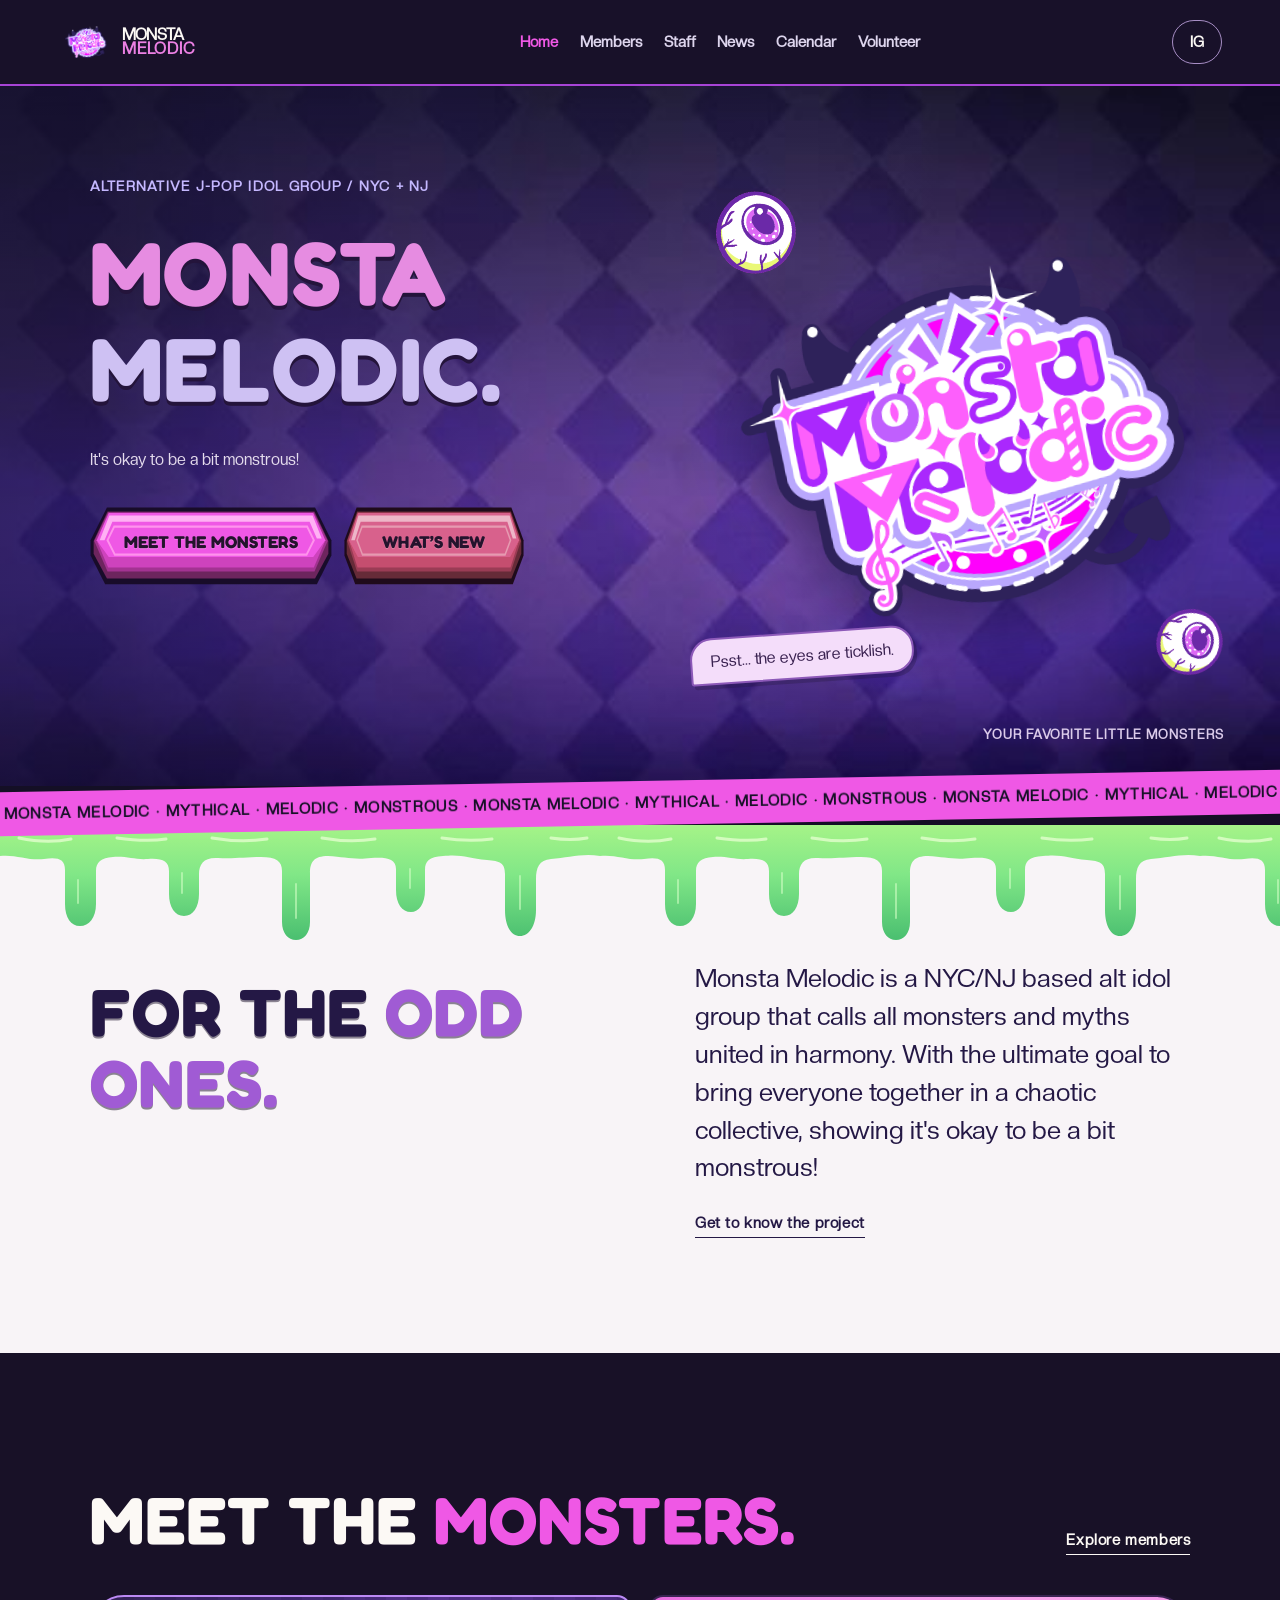
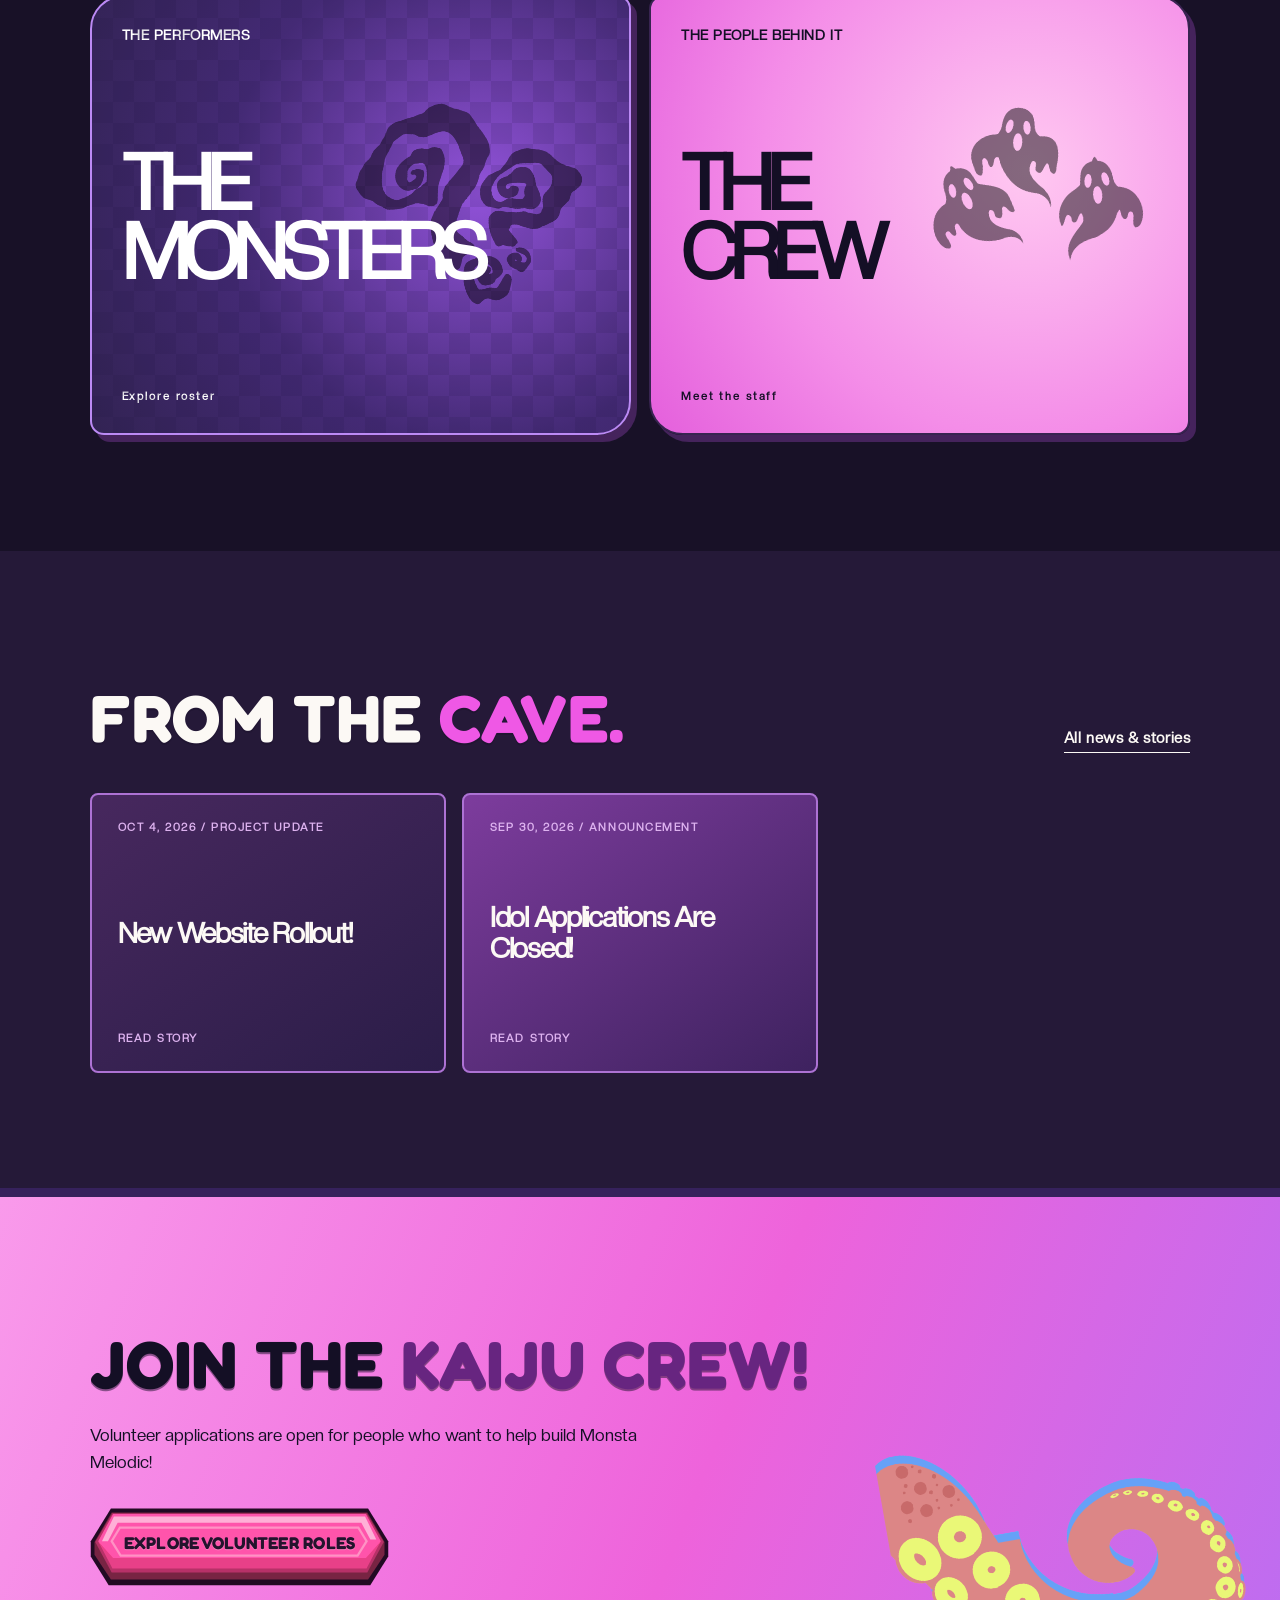
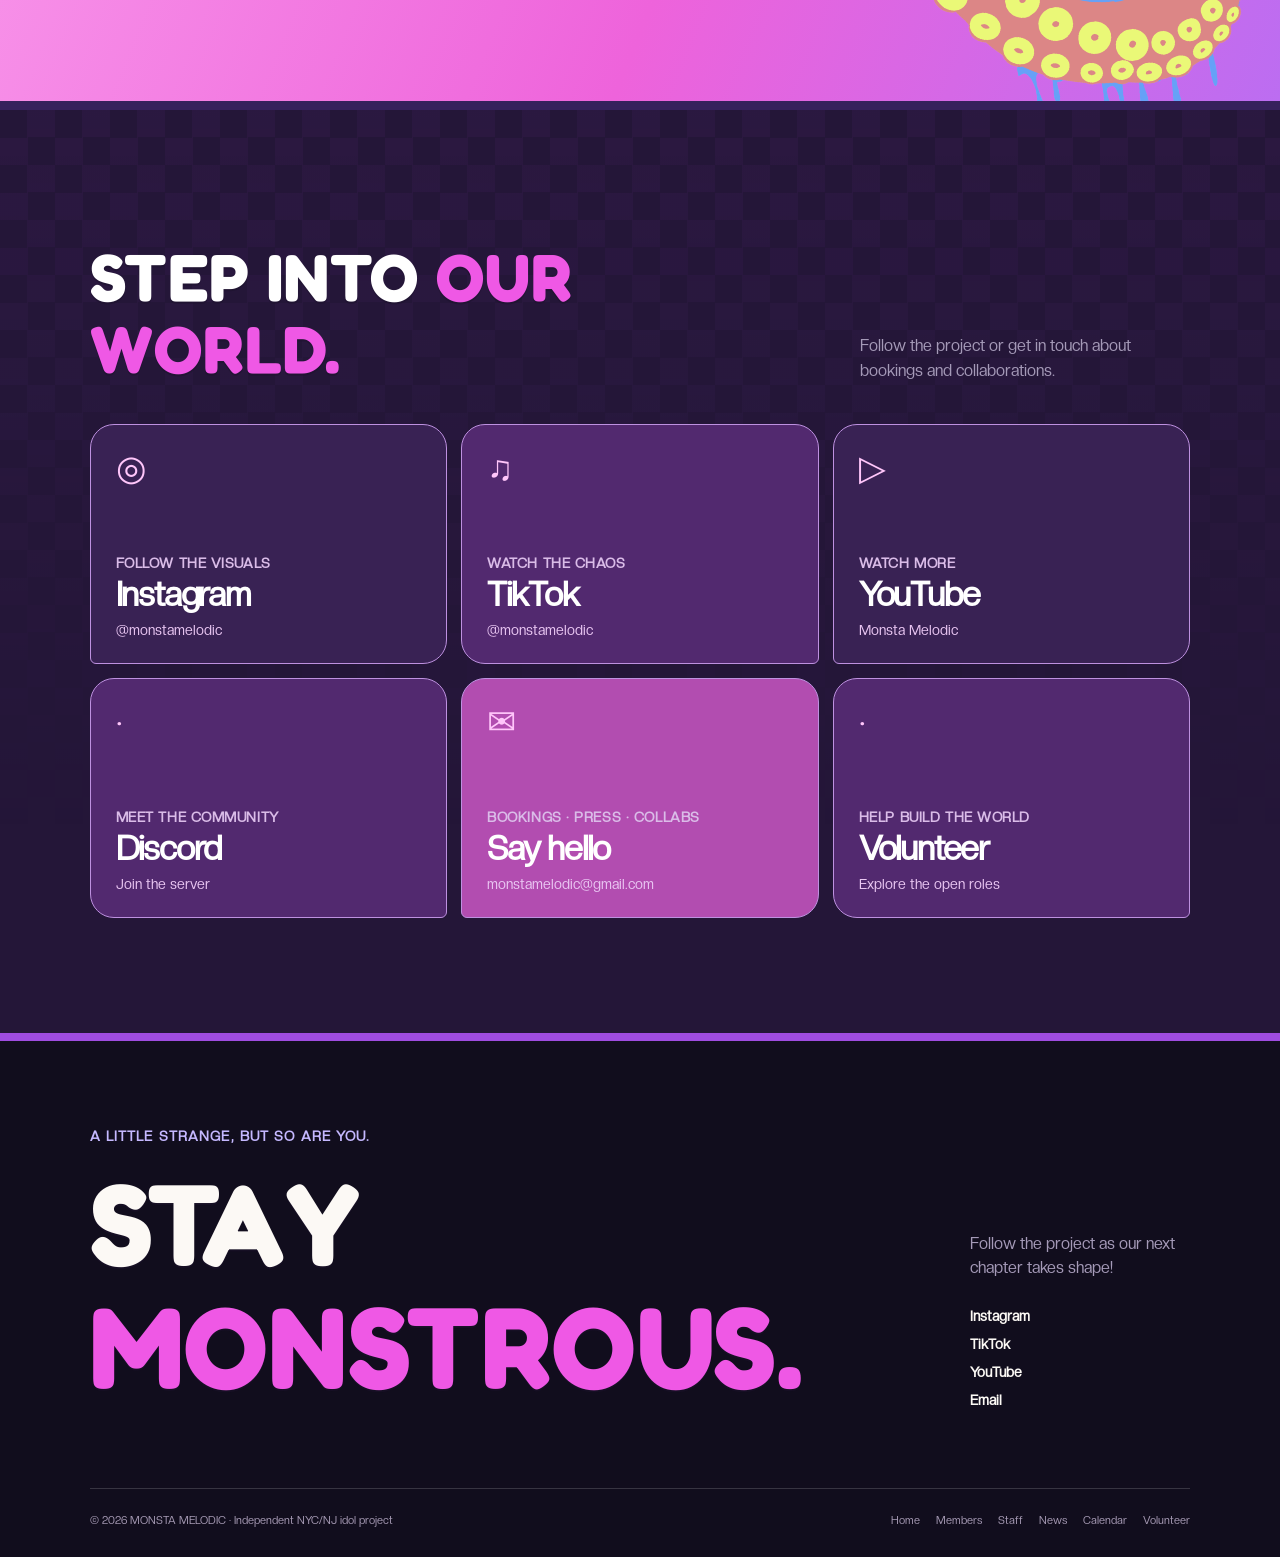
==== commit fdb5304d: "Add files via upload" ====
--- a/index.html
+++ b/index.html
@@ -1,12 +1,12 @@
 <!doctype html>
-<html lang="en"><head><meta charset="utf-8"><meta name="viewport" content="width=device-width, initial-scale=1"><meta name="theme-color" content="#271c50"><meta name="description" content="Independent NYC/NJ alternative J-pop idol group. Mythical, melodic, monstrous."><title>Home · Monsta Melodic</title><link rel="icon" href="Logo.png"><link rel="preconnect" href="https://fonts.googleapis.com"><link rel="preconnect" href="https://fonts.gstatic.com" crossorigin><link href="https://fonts.googleapis.com/css2?family=Baloo+2:wght@600;700;800&family=Fredoka:wght@500;600;700&display=swap" rel="stylesheet"><link rel="stylesheet" href="styles.css?v=20261109float"></head>
+<html lang="en"><head><meta charset="utf-8"><meta name="viewport" content="width=device-width, initial-scale=1"><meta name="theme-color" content="#271c50"><meta name="description" content="Independent NYC/NJ alternative J-pop idol group. Mythical, melodic, monstrous."><title>Home · Monsta Melodic</title><link rel="icon" href="Logo.png"><link rel="preconnect" href="https://fonts.googleapis.com"><link rel="preconnect" href="https://fonts.gstatic.com" crossorigin><link href="https://fonts.googleapis.com/css2?family=Baloo+2:wght@600;700;800&family=Fredoka:wght@500;600;700&display=swap" rel="stylesheet"><link rel="stylesheet" href="styles.css?v=20261120-whimsy"></head>
 <body><a class="skip-link" href="#main">Skip to content</a><div class="site-wrap">
-<header class="site-header"><a class="brand" href="index.html" aria-label="Monsta Melodic home"><img src="Logo.png" alt=""><span>MONSTA<span>MELODIC</span></span></a><button class="menu-toggle" type="button" aria-label="Open menu" aria-expanded="false" aria-controls="site-nav"><span></span><span></span></button><nav id="site-nav" aria-label="Main navigation"><a href="index.html" aria-current="page">Home</a><a href="members.html">Members</a><a href="staff.html">Staff</a><a href="news.html">News</a><a href="calendar.html">Calendar</a><a href="applications.html">Volunteer</a></nav><a class="header-social" href="https://www.instagram.com/monstamelodic/" target="_blank" rel="noopener" aria-label="Monsta Melodic Instagram">IG ↗</a></header>
-<main id="main"><section class="hero panel" id="home"><div class="hero-copy"><span class="eyebrow"><i class="status-dot"></i> ALTERNATIVE J-POP IDOL GROUP / NYC + NJ</span><h1 class="hero-title"><span>MONSTA</span><span>MELODIC.</span></h1><p>It's okay to be a bit monstrous!</p><div class="button-row"><a class="button bright" href="members.html">Meet the monsters <span>↗</span></a><a class="button outline" href="news.html">What’s new <span>↗</span></a></div><span class="hero-index">MM / 001 — A WORLD IN THE MAKING</span></div><div class="hero-art"><div class="halo halo-one"></div><div class="halo halo-two"></div><div class="brand-eye eye-left" aria-hidden="true"></div><div class="brand-eye eye-right" aria-hidden="true"></div><img src="Logo.png" alt="Monsta Melodic illustrated logo"><span class="art-label">YOUR FAVORITE LITTLE MONSTERS</span></div></section>
+<header class="site-header"><a class="brand" href="index.html" aria-label="Monsta Melodic home"><img src="Logo.png" alt=""><span>MONSTA<span>MELODIC</span></span></a><button class="menu-toggle" type="button" aria-label="Open menu" aria-expanded="false" aria-controls="site-nav"></button><nav id="site-nav" aria-label="Main navigation"><a href="index.html" aria-current="page">Home</a><a href="members.html">Members</a><a href="staff.html">Staff</a><a href="news.html">News</a><a href="calendar.html">Calendar</a><a href="applications.html">Volunteer</a></nav><a class="header-social" href="https://www.instagram.com/monstamelodic/" target="_blank" rel="noopener" aria-label="Monsta Melodic Instagram">IG </a></header>
+<main id="main"><section class="hero panel" id="home"><div class="hero-copy"><span class="eyebrow"><i class="status-dot"></i> ALTERNATIVE J-POP IDOL GROUP / NYC + NJ</span><h1 class="hero-title"><span>MONSTA</span><span>MELODIC.</span></h1><p>It's okay to be a bit monstrous!</p><div class="button-row"><a class="button bright" href="members.html">Meet the monsters </a><a class="button outline" href="news.html">What’s new </a></div></div><div class="hero-art"><div class="halo halo-one"></div><div class="halo halo-two"></div><button class="brand-eye eye-left" type="button" aria-label="Say hello to the floating monster eye"></button><button class="brand-eye eye-right" type="button" aria-label="Poke the little monster eye"></button><img src="Logo.png" alt="Monsta Melodic illustrated logo"><span class="art-label">YOUR FAVORITE LITTLE MONSTERS</span><p class="monster-whisper" role="status" aria-live="polite">Psst… the eyes are ticklish.</p></div></section>
 <div class="marquee" aria-label="Monsta Melodic · Mythical · Melodic · Monstrous"><div class="marquee-track" aria-hidden="true"><span>· MONSTA MELODIC · MYTHICAL · MELODIC · MONSTROUS · MONSTA MELODIC · MYTHICAL · MELODIC · MONSTROUS · MONSTA MELODIC · MYTHICAL · MELODIC · MONSTROUS · MONSTA MELODIC · MYTHICAL · MELODIC · MONSTROUS · MONSTA MELODIC · MYTHICAL · MELODIC · MONSTROUS </span><span>· MONSTA MELODIC · MYTHICAL · MELODIC · MONSTROUS · MONSTA MELODIC · MYTHICAL · MELODIC · MONSTROUS · MONSTA MELODIC · MYTHICAL · MELODIC · MONSTROUS · MONSTA MELODIC · MYTHICAL · MELODIC · MONSTROUS · MONSTA MELODIC · MYTHICAL · MELODIC · MONSTROUS </span></div></div>
-<section class="section split-intro" id="about"><div><span class="eyebrow">01 / THE STORY</span><h2>FOR THE <em>ODD ONES.</em></h2></div><div><p>Monsta Melodic is a NYC/NJ based alt idol group that calls all monsters and myths united in harmony. With the ultimate goal to bring everyone together in a chaotic collective, showing it's okay to be a bit monstrous!</p><a class="text-link" href="members.html">Get to know the project ↗</a></div></section>
-<section class="section feature-section"><div class="section-head"><div><span class="eyebrow">02 / THE ROSTER</span><h2>MEET THE <em>MONSTERS.</em></h2></div><a class="text-link" href="members.html">Explore members ↗</a></div><div class="feature-grid"><a href="members.html" class="feature-card feature-purple"><span>01 / THE PERFORMERS</span><div class="feature-symbol"><img class="supplied-art" src="question-marks.jpg" alt=""></div><strong>THE<br>MONSTERS</strong><span class="feature-arrow">Explore roster ↗</span></a><a href="staff.html" class="feature-card feature-pink"><span>02 / THE PEOPLE BEHIND IT</span><div class="feature-symbol"><img class="supplied-art" src="ghosts.jpg" alt=""></div><strong>THE<br>CREW</strong><span class="feature-arrow">Meet the staff ↗</span></a></div></section>
-<section class="section latest-section"><div class="section-head"><div><span class="eyebrow">03 / THE LATEST</span><h2>FROM THE <em>CAVE.</em></h2></div><a class="text-link" href="news.html">All news & stories ↗</a></div><div id="latest-posts" class="latest-grid"><a class="news-tile" href="news.html"><span>PROJECT UPDATES</span><h3>Catch up with Monsta Melodic</h3><span>Read the news ↗</span></a></div></section>
-<section class="section join-section" id="volunteer"><div><span class="eyebrow">04 / JOIN THE CREW</span><h2>JOIN THE <em>KAIJU CREW!</em></h2><p>Volunteer applications are open for people who want to help build Monsta Melodic!</p><a class="button dark" href="applications.html">Explore volunteer roles <span>↗</span></a></div></section>
-<section class="section social-section" id="contact"><div class="section-head"><div><span class="eyebrow">05 / FIND YOUR FELLOW MONSTERS</span><h2>STEP INTO <em>OUR WORLD.</em></h2></div><p>Follow the project or get in touch about bookings and collaborations.</p></div><div class="social-grid"><a class="social-card" href="https://www.instagram.com/monstamelodic/" target="_blank" rel="noopener"><span class="social-symbol">◎</span><span>FOLLOW THE VISUALS</span><strong>Instagram</strong><small>@monstamelodic ↗</small></a><a class="social-card" href="https://www.tiktok.com/@monstamelodic" target="_blank" rel="noopener"><span class="social-symbol">♫</span><span>WATCH THE CHAOS</span><strong>TikTok</strong><small>@monstamelodic ↗</small></a><a class="social-card" href="https://www.youtube.com/channel/UCwxbz_F4ipwJG1VYpBXucgw?themeRefresh=1" target="_blank" rel="noopener"><span class="social-symbol">▷</span><span>WATCH MORE</span><strong>YouTube</strong><small>Monsta Melodic ↗</small></a><button class="social-card discord-trigger" type="button"><span class="social-symbol">·</span><span>MEET THE COMMUNITY</span><strong>Discord</strong><small>Join the server ↗</small></button><a class="social-card social-email" href="mailto:monstamelodic@gmail.com"><span class="social-symbol">✉</span><span>BOOKINGS · PRESS · COLLABS</span><strong>Say hello</strong><small>monstamelodic@gmail.com ↗</small></a><a class="social-card social-volunteer" href="applications.html"><span class="social-symbol">·</span><span>HELP BUILD THE WORLD</span><strong>Volunteer</strong><small>Explore the open roles ↗</small></a></div></section></main>
-<footer class="site-footer"><div class="footer-lead"><div><span class="eyebrow">A little strange, but so are you.</span><h2>STAY<br><em>MONSTROUS.</em></h2></div><div class="footer-connect"><p>Follow the project as our next chapter takes shape!</p><a href="https://www.instagram.com/monstamelodic/" target="_blank" rel="noopener">Instagram ↗</a><a href="https://www.tiktok.com/@monstamelodic" target="_blank" rel="noopener">TikTok ↗</a><a href="https://www.youtube.com/channel/UCwxbz_F4ipwJG1VYpBXucgw?themeRefresh=1" target="_blank" rel="noopener">YouTube ↗</a><a href="mailto:monstamelodic@gmail.com">Email ↗</a></div></div><div class="footer-bottom"><span>© 2026 MONSTA MELODIC · Independent NYC/NJ idol project</span><nav aria-label="Footer navigation"><a href="index.html">Home</a><a href="members.html">Members</a><a href="staff.html">Staff</a><a href="news.html">News</a><a href="calendar.html">Calendar</a><a href="applications.html">Volunteer</a></nav></div></footer></div><script src="script.js?v=20260930staff" defer></script></body></html>
+<section class="section split-intro" id="about"><div><h2>FOR THE <em>ODD ONES.</em></h2></div><div><p>Monsta Melodic is a NYC/NJ based alt idol group that calls all monsters and myths united in harmony. With the ultimate goal to bring everyone together in a chaotic collective, showing it's okay to be a bit monstrous!</p><a class="text-link" href="members.html">Get to know the project </a></div></section>
+<section class="section feature-section"><div class="section-head"><div><h2>MEET THE <em>MONSTERS.</em></h2></div><a class="text-link" href="members.html">Explore members </a></div><div class="feature-grid"><a href="members.html" class="feature-card feature-purple"><span>THE PERFORMERS</span><div class="feature-symbol"><img class="supplied-art" src="question-marks.jpg" alt=""></div><strong>THE<br>MONSTERS</strong><span class="feature-arrow">Explore roster </span></a><a href="staff.html" class="feature-card feature-pink"><span>THE PEOPLE BEHIND IT</span><div class="feature-symbol"><img class="supplied-art" src="ghosts.jpg" alt=""></div><strong>THE<br>CREW</strong><span class="feature-arrow">Meet the staff </span></a></div></section>
+<section class="section latest-section"><div class="section-head"><div><h2>FROM THE <em>CAVE.</em></h2></div><a class="text-link" href="news.html">All news & stories </a></div><div id="latest-posts" class="latest-grid"><a class="news-tile" href="news.html"><span>PROJECT UPDATES</span><h3>Catch up with Monsta Melodic</h3><span>Read the news </span></a></div></section>
+<section class="section join-section" id="volunteer"><div><h2>JOIN THE <em>KAIJU CREW!</em></h2><p>Volunteer applications are open for people who want to help build Monsta Melodic!</p><a class="button dark" href="applications.html">Explore volunteer roles </a></div></section>
+<section class="section social-section" id="contact"><div class="section-head"><div><h2>STEP INTO <em>OUR WORLD.</em></h2></div><p>Follow the project or get in touch about bookings and collaborations.</p></div><div class="social-grid"><a class="social-card" href="https://www.instagram.com/monstamelodic/" target="_blank" rel="noopener"><span class="social-symbol">◎</span><span>FOLLOW THE VISUALS</span><strong>Instagram</strong><small>@monstamelodic </small></a><a class="social-card" href="https://www.tiktok.com/@monstamelodic" target="_blank" rel="noopener"><span class="social-symbol">♫</span><span>WATCH THE CHAOS</span><strong>TikTok</strong><small>@monstamelodic </small></a><a class="social-card" href="https://www.youtube.com/channel/UCwxbz_F4ipwJG1VYpBXucgw?themeRefresh=1" target="_blank" rel="noopener"><span class="social-symbol">▷</span><span>WATCH MORE</span><strong>YouTube</strong><small>Monsta Melodic </small></a><button class="social-card discord-trigger" type="button"><span class="social-symbol">·</span><span>MEET THE COMMUNITY</span><strong>Discord</strong><small>Join the server </small></button><a class="social-card social-email" href="mailto:monstamelodic@gmail.com"><span class="social-symbol">✉</span><span>BOOKINGS · PRESS · COLLABS</span><strong>Say hello</strong><small>monstamelodic@gmail.com </small></a><a class="social-card social-volunteer" href="applications.html"><span class="social-symbol">·</span><span>HELP BUILD THE WORLD</span><strong>Volunteer</strong><small>Explore the open roles </small></a></div></section></main>
+<footer class="site-footer"><div class="footer-lead"><div><span class="eyebrow">A little strange, but so are you.</span><h2>STAY<br><em>MONSTROUS.</em></h2></div><div class="footer-connect"><p>Follow the project as our next chapter takes shape!</p><a href="https://www.instagram.com/monstamelodic/" target="_blank" rel="noopener">Instagram </a><a href="https://www.tiktok.com/@monstamelodic" target="_blank" rel="noopener">TikTok </a><a href="https://www.youtube.com/channel/UCwxbz_F4ipwJG1VYpBXucgw?themeRefresh=1" target="_blank" rel="noopener">YouTube </a><a href="mailto:monstamelodic@gmail.com">Email </a></div></div><div class="footer-bottom"><span>© 2026 MONSTA MELODIC · Independent NYC/NJ idol project</span><nav aria-label="Footer navigation"><a href="index.html">Home</a><a href="members.html">Members</a><a href="staff.html">Staff</a><a href="news.html">News</a><a href="calendar.html">Calendar</a><a href="applications.html">Volunteer</a></nav></div></footer></div><script src="script.js?v=20261120-whimsy" defer></script></body></html>
--- a/styles.css
+++ b/styles.css
@@ -261,3 +261,39 @@
 @media (max-width: 620px) {
   .hero-sticker { width: 130px; opacity: .35; }
 }
+
+/* Monster arcade refresh. The existing content and member colors are retained. */
+.hero{background:#2b1d50 url('diamond-background.jpg') center/cover no-repeat;min-height:700px}
+.hero::before{background:linear-gradient(90deg,#1b143b88,transparent 75%);mask-image:none;opacity:1}
+.hero-art .halo{display:none}
+.hero-title span{animation:none;color:#e68ce1!important;-webkit-text-stroke:0;text-shadow:0 4px 0 #24143b}
+.hero-title span:last-child{color:#cec1f3!important}
+.hero-copy{padding-bottom:70px}
+.hero-copy>.eyebrow{font-size:14px;letter-spacing:.09em}.status-dot{display:none}
+.button,.button.bright,.button.outline,.button.dark{position:relative;isolation:isolate;background:transparent;border:0;border-radius:0;box-shadow:none;min-height:80px;padding:22px 34px 29px;justify-content:center;gap:0;color:#24132d;font-family:'Fredoka','Creato Display',sans-serif;font-weight:700;font-size:17px;letter-spacing:.015em;text-shadow:0 1px #ffffff40;transition:transform .18s,filter .18s}
+.button::before{content:"";position:absolute;inset:0;z-index:-1;background:url('arcade-button.svg') center/100% 100% no-repeat}
+.button.outline::before{filter:hue-rotate(36deg) saturate(.7)}
+.button.dark::before{filter:hue-rotate(26deg)}
+.button::after{content:none!important}
+.button:hover{transform:translateY(-3px) rotate(-1deg);filter:brightness(1.1);box-shadow:none}
+.button:active{transform:translateY(4px);filter:brightness(.95)}
+.button-row{gap:12px;margin-top:32px}
+.hero-art .brand-eye{pointer-events:auto;cursor:pointer;z-index:4;padding:0;transition:filter .2s,scale .2s}
+.hero-art .brand-eye:hover{filter:drop-shadow(0 0 12px #e990ef);scale:1.12}
+.hero-art .brand-eye:active{scale:.85}
+.monster-whisper{position:absolute;bottom:13%;left:6%;max-width:245px;padding:12px 18px;background:#f4ddfa;color:#38204f;border:2px solid #8c59b8;border-radius:22px 22px 22px 3px;font-size:16px;rotate:-4deg;box-shadow:3px 4px 0 #21133344;z-index:3;transition:transform .2s}
+.monster-whisper.popped{transform:rotate(5deg) scale(1.07)}
+.art-label{font-size:13px;letter-spacing:.07em}
+.eyebrow{font-size:14px;letter-spacing:.08em}
+.site-header nav a,.header-social,.text-link{font-size:15px}
+.feature-card{border-radius:34px 14px 34px 14px;box-shadow:6px 7px 0 #9e48c755;transition:transform .25s}
+.feature-card:nth-child(2){border-radius:14px 34px 14px 34px}
+.feature-card:hover{transform:translateY(-6px) rotate(-1deg)}
+.feature-card>span:first-child{font-size:14px;letter-spacing:.04em}
+.social-card{border-radius:24px 24px 24px 6px}.social-card:nth-child(even){border-radius:24px 24px 6px 24px}
+.social-card>span:nth-child(2){font-size:14px;letter-spacing:.04em}.social-card small{font-size:14px}
+.text-link:hover{transform:translateY(-2px)}
+.marquee:hover .marquee-track,.marquee:focus-within .marquee-track{animation-play-state:paused}
+.hero-index,.member-number,.arrow{display:none}
+@media(max-width:620px){.button{min-height:73px;padding:20px 27px 26px;font-size:16px}.hero-copy{padding-bottom:25px}.hero-art{min-height:355px}.monster-whisper{font-size:14px;bottom:6%;left:5%;max-width:210px}.art-label{bottom:0;font-size:11px}.hero{background-size:auto 100%}.hero-art .brand-eye{min-width:65px;min-height:55px}.hero-copy>.eyebrow{font-size:12px}.button-row{gap:8px}}
+@media(prefers-reduced-motion:reduce){.monster-whisper,.brand-eye,.feature-card,.button{transition:none!important}.button:hover,.feature-card:hover{transform:none}}
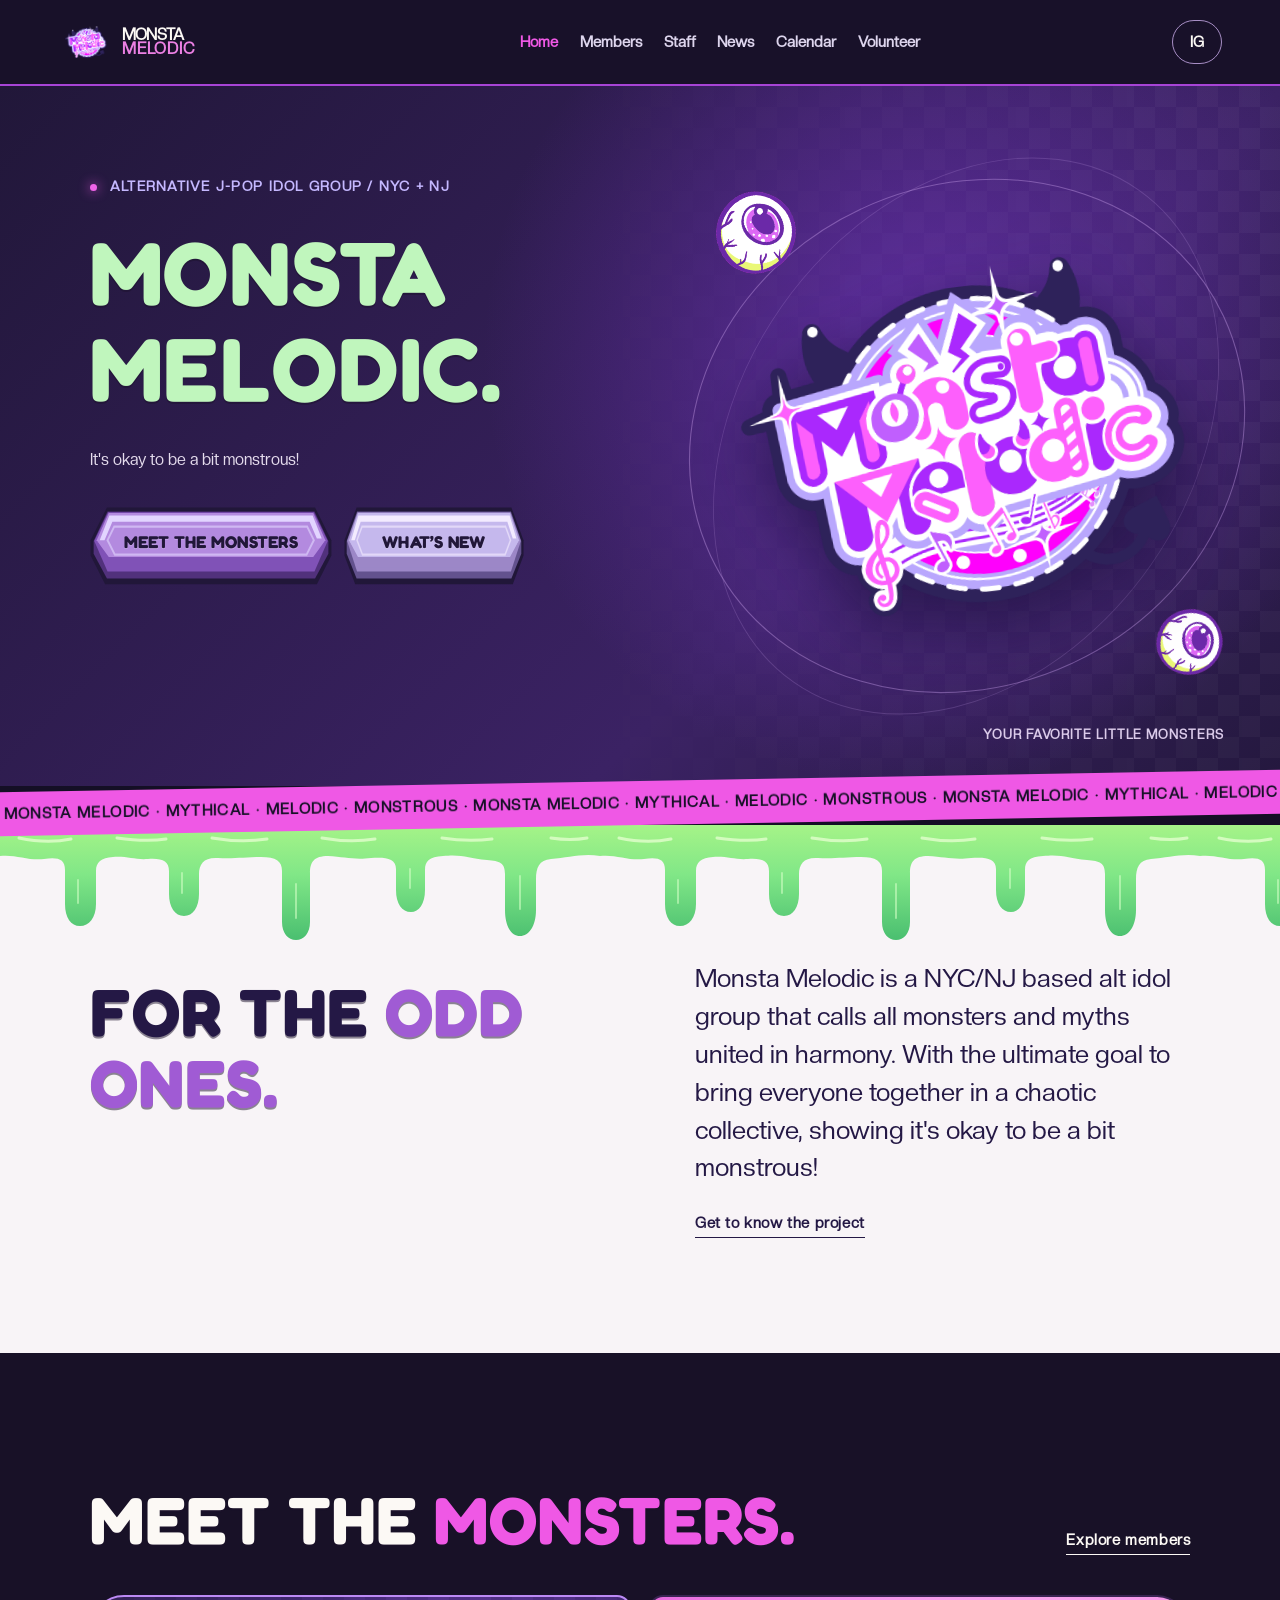
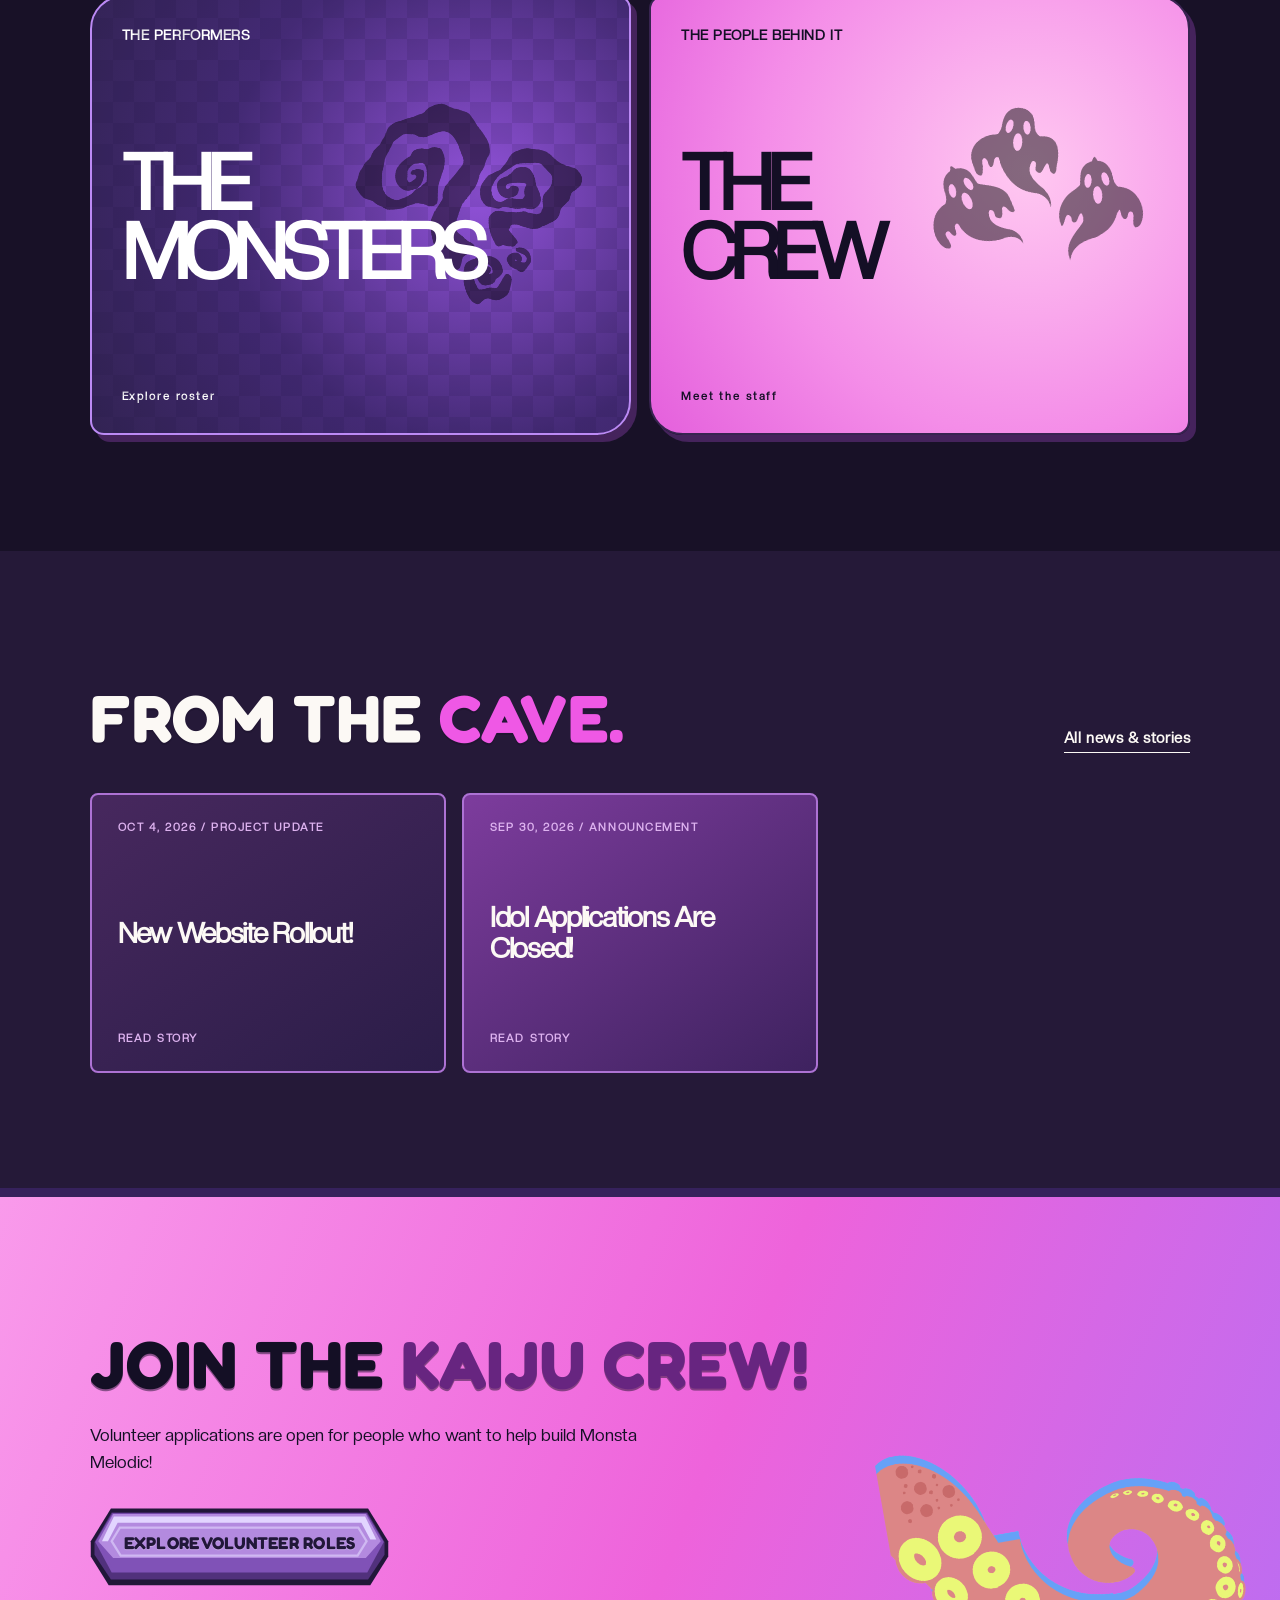
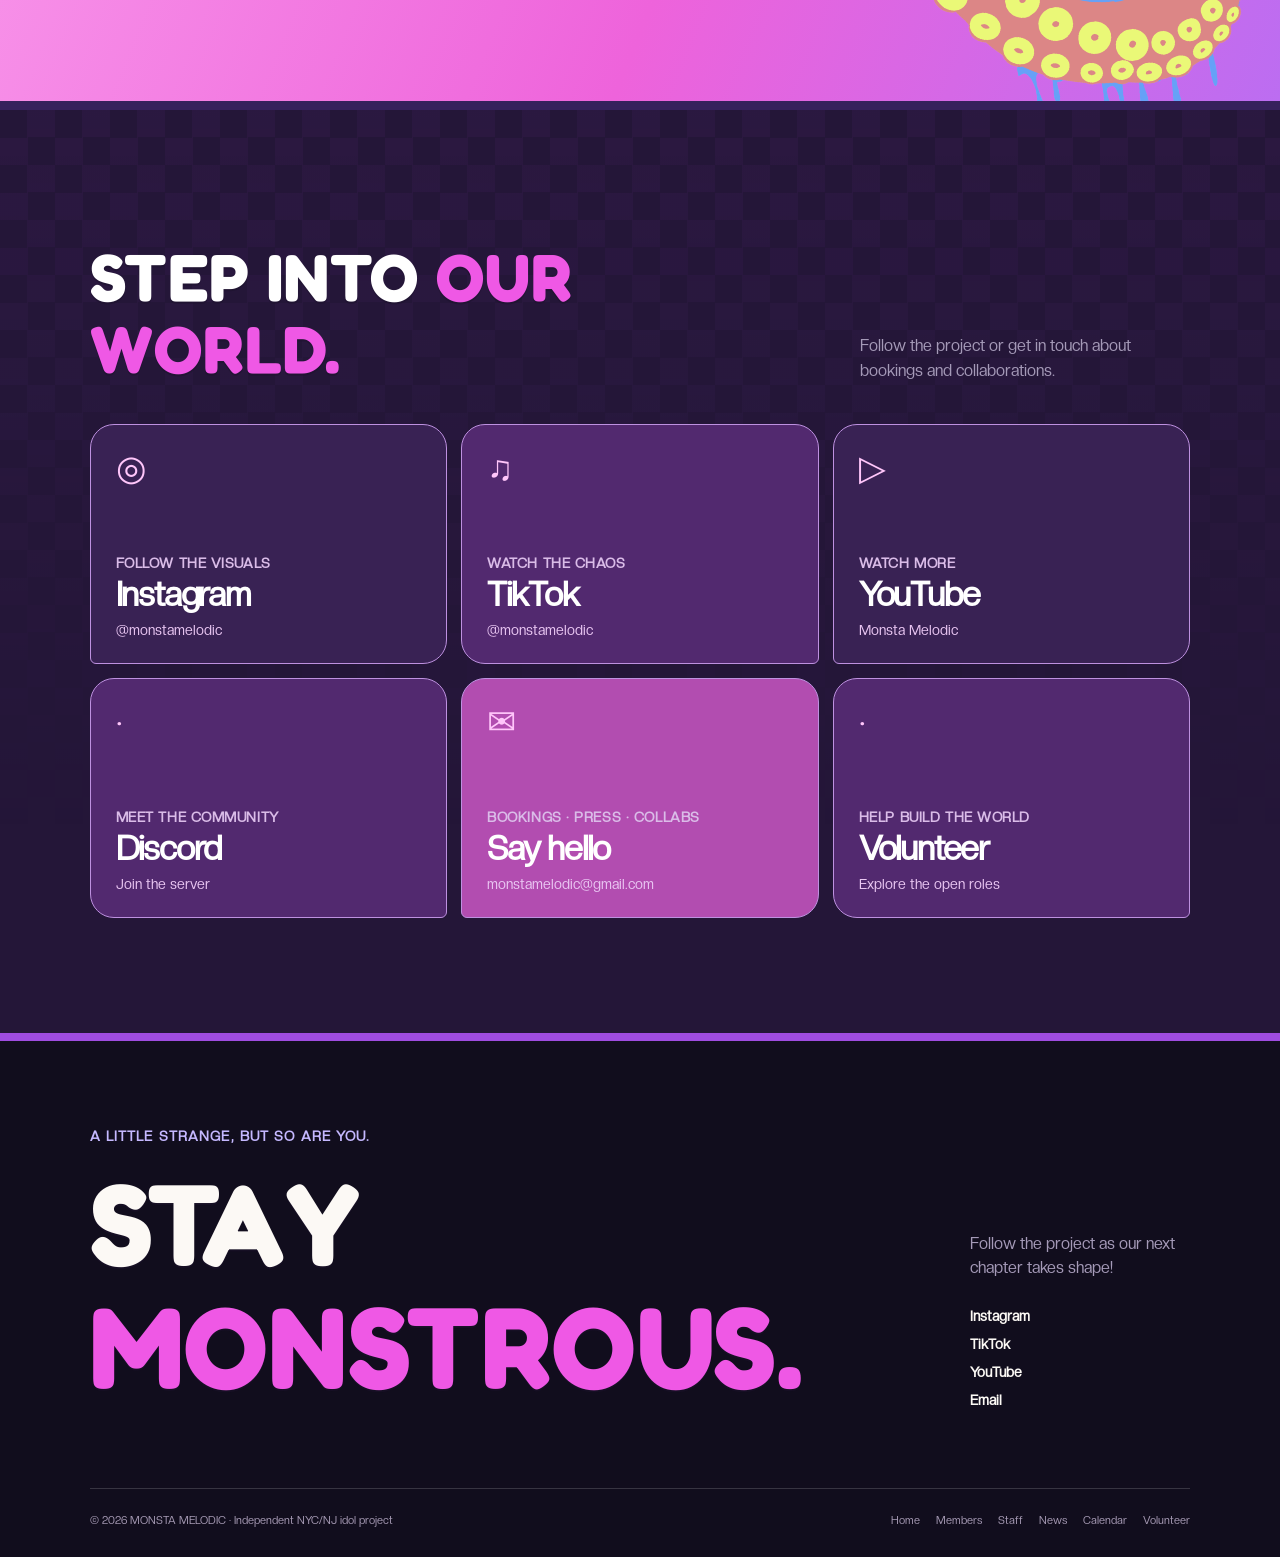
==== commit ebc552a5: "Add files via upload" ====
--- a/index.html
+++ b/index.html
@@ -1,12 +1,12 @@
 <!doctype html>
-<html lang="en"><head><meta charset="utf-8"><meta name="viewport" content="width=device-width, initial-scale=1"><meta name="theme-color" content="#271c50"><meta name="description" content="Independent NYC/NJ alternative J-pop idol group. Mythical, melodic, monstrous."><title>Home · Monsta Melodic</title><link rel="icon" href="Logo.png"><link rel="preconnect" href="https://fonts.googleapis.com"><link rel="preconnect" href="https://fonts.gstatic.com" crossorigin><link href="https://fonts.googleapis.com/css2?family=Baloo+2:wght@600;700;800&family=Fredoka:wght@500;600;700&display=swap" rel="stylesheet"><link rel="stylesheet" href="styles.css?v=20261120-whimsy"></head>
+<html lang="en"><head><meta charset="utf-8"><meta name="viewport" content="width=device-width, initial-scale=1"><meta name="theme-color" content="#271c50"><meta name="description" content="Independent NYC/NJ alternative J-pop idol group. Mythical, melodic, monstrous."><title>Home · Monsta Melodic</title><link rel="icon" href="Logo.png"><link rel="preconnect" href="https://fonts.googleapis.com"><link rel="preconnect" href="https://fonts.gstatic.com" crossorigin><link href="https://fonts.googleapis.com/css2?family=Baloo+2:wght@600;700;800&family=Fredoka:wght@500;600;700&display=swap" rel="stylesheet"><link rel="stylesheet" href="styles.css?v=20261120-restored"></head>
 <body><a class="skip-link" href="#main">Skip to content</a><div class="site-wrap">
 <header class="site-header"><a class="brand" href="index.html" aria-label="Monsta Melodic home"><img src="Logo.png" alt=""><span>MONSTA<span>MELODIC</span></span></a><button class="menu-toggle" type="button" aria-label="Open menu" aria-expanded="false" aria-controls="site-nav"></button><nav id="site-nav" aria-label="Main navigation"><a href="index.html" aria-current="page">Home</a><a href="members.html">Members</a><a href="staff.html">Staff</a><a href="news.html">News</a><a href="calendar.html">Calendar</a><a href="applications.html">Volunteer</a></nav><a class="header-social" href="https://www.instagram.com/monstamelodic/" target="_blank" rel="noopener" aria-label="Monsta Melodic Instagram">IG </a></header>
-<main id="main"><section class="hero panel" id="home"><div class="hero-copy"><span class="eyebrow"><i class="status-dot"></i> ALTERNATIVE J-POP IDOL GROUP / NYC + NJ</span><h1 class="hero-title"><span>MONSTA</span><span>MELODIC.</span></h1><p>It's okay to be a bit monstrous!</p><div class="button-row"><a class="button bright" href="members.html">Meet the monsters </a><a class="button outline" href="news.html">What’s new </a></div></div><div class="hero-art"><div class="halo halo-one"></div><div class="halo halo-two"></div><button class="brand-eye eye-left" type="button" aria-label="Say hello to the floating monster eye"></button><button class="brand-eye eye-right" type="button" aria-label="Poke the little monster eye"></button><img src="Logo.png" alt="Monsta Melodic illustrated logo"><span class="art-label">YOUR FAVORITE LITTLE MONSTERS</span><p class="monster-whisper" role="status" aria-live="polite">Psst… the eyes are ticklish.</p></div></section>
+<main id="main"><section class="hero panel" id="home"><div class="hero-copy"><span class="eyebrow"><i class="status-dot" aria-hidden="true"></i> ALTERNATIVE J-POP IDOL GROUP / NYC + NJ</span><h1 class="hero-title"><span>MONSTA</span><span>MELODIC.</span></h1><p>It's okay to be a bit monstrous!</p><div class="button-row"><a class="button bright" href="members.html">Meet the monsters </a><a class="button outline" href="news.html">What’s new </a></div></div><div class="hero-art"><div class="halo halo-one"></div><div class="halo halo-two"></div><div class="brand-eye eye-left" aria-hidden="true"></div><div class="brand-eye eye-right" aria-hidden="true"></div><img src="Logo.png" alt="Monsta Melodic illustrated logo"><span class="art-label">YOUR FAVORITE LITTLE MONSTERS</span></div></section>
 <div class="marquee" aria-label="Monsta Melodic · Mythical · Melodic · Monstrous"><div class="marquee-track" aria-hidden="true"><span>· MONSTA MELODIC · MYTHICAL · MELODIC · MONSTROUS · MONSTA MELODIC · MYTHICAL · MELODIC · MONSTROUS · MONSTA MELODIC · MYTHICAL · MELODIC · MONSTROUS · MONSTA MELODIC · MYTHICAL · MELODIC · MONSTROUS · MONSTA MELODIC · MYTHICAL · MELODIC · MONSTROUS </span><span>· MONSTA MELODIC · MYTHICAL · MELODIC · MONSTROUS · MONSTA MELODIC · MYTHICAL · MELODIC · MONSTROUS · MONSTA MELODIC · MYTHICAL · MELODIC · MONSTROUS · MONSTA MELODIC · MYTHICAL · MELODIC · MONSTROUS · MONSTA MELODIC · MYTHICAL · MELODIC · MONSTROUS </span></div></div>
 <section class="section split-intro" id="about"><div><h2>FOR THE <em>ODD ONES.</em></h2></div><div><p>Monsta Melodic is a NYC/NJ based alt idol group that calls all monsters and myths united in harmony. With the ultimate goal to bring everyone together in a chaotic collective, showing it's okay to be a bit monstrous!</p><a class="text-link" href="members.html">Get to know the project </a></div></section>
 <section class="section feature-section"><div class="section-head"><div><h2>MEET THE <em>MONSTERS.</em></h2></div><a class="text-link" href="members.html">Explore members </a></div><div class="feature-grid"><a href="members.html" class="feature-card feature-purple"><span>THE PERFORMERS</span><div class="feature-symbol"><img class="supplied-art" src="question-marks.jpg" alt=""></div><strong>THE<br>MONSTERS</strong><span class="feature-arrow">Explore roster </span></a><a href="staff.html" class="feature-card feature-pink"><span>THE PEOPLE BEHIND IT</span><div class="feature-symbol"><img class="supplied-art" src="ghosts.jpg" alt=""></div><strong>THE<br>CREW</strong><span class="feature-arrow">Meet the staff </span></a></div></section>
 <section class="section latest-section"><div class="section-head"><div><h2>FROM THE <em>CAVE.</em></h2></div><a class="text-link" href="news.html">All news & stories </a></div><div id="latest-posts" class="latest-grid"><a class="news-tile" href="news.html"><span>PROJECT UPDATES</span><h3>Catch up with Monsta Melodic</h3><span>Read the news </span></a></div></section>
 <section class="section join-section" id="volunteer"><div><h2>JOIN THE <em>KAIJU CREW!</em></h2><p>Volunteer applications are open for people who want to help build Monsta Melodic!</p><a class="button dark" href="applications.html">Explore volunteer roles </a></div></section>
 <section class="section social-section" id="contact"><div class="section-head"><div><h2>STEP INTO <em>OUR WORLD.</em></h2></div><p>Follow the project or get in touch about bookings and collaborations.</p></div><div class="social-grid"><a class="social-card" href="https://www.instagram.com/monstamelodic/" target="_blank" rel="noopener"><span class="social-symbol">◎</span><span>FOLLOW THE VISUALS</span><strong>Instagram</strong><small>@monstamelodic </small></a><a class="social-card" href="https://www.tiktok.com/@monstamelodic" target="_blank" rel="noopener"><span class="social-symbol">♫</span><span>WATCH THE CHAOS</span><strong>TikTok</strong><small>@monstamelodic </small></a><a class="social-card" href="https://www.youtube.com/channel/UCwxbz_F4ipwJG1VYpBXucgw?themeRefresh=1" target="_blank" rel="noopener"><span class="social-symbol">▷</span><span>WATCH MORE</span><strong>YouTube</strong><small>Monsta Melodic </small></a><button class="social-card discord-trigger" type="button"><span class="social-symbol">·</span><span>MEET THE COMMUNITY</span><strong>Discord</strong><small>Join the server </small></button><a class="social-card social-email" href="mailto:monstamelodic@gmail.com"><span class="social-symbol">✉</span><span>BOOKINGS · PRESS · COLLABS</span><strong>Say hello</strong><small>monstamelodic@gmail.com </small></a><a class="social-card social-volunteer" href="applications.html"><span class="social-symbol">·</span><span>HELP BUILD THE WORLD</span><strong>Volunteer</strong><small>Explore the open roles </small></a></div></section></main>
-<footer class="site-footer"><div class="footer-lead"><div><span class="eyebrow">A little strange, but so are you.</span><h2>STAY<br><em>MONSTROUS.</em></h2></div><div class="footer-connect"><p>Follow the project as our next chapter takes shape!</p><a href="https://www.instagram.com/monstamelodic/" target="_blank" rel="noopener">Instagram </a><a href="https://www.tiktok.com/@monstamelodic" target="_blank" rel="noopener">TikTok </a><a href="https://www.youtube.com/channel/UCwxbz_F4ipwJG1VYpBXucgw?themeRefresh=1" target="_blank" rel="noopener">YouTube </a><a href="mailto:monstamelodic@gmail.com">Email </a></div></div><div class="footer-bottom"><span>© 2026 MONSTA MELODIC · Independent NYC/NJ idol project</span><nav aria-label="Footer navigation"><a href="index.html">Home</a><a href="members.html">Members</a><a href="staff.html">Staff</a><a href="news.html">News</a><a href="calendar.html">Calendar</a><a href="applications.html">Volunteer</a></nav></div></footer></div><script src="script.js?v=20261120-whimsy" defer></script></body></html>
+<footer class="site-footer"><div class="footer-lead"><div><span class="eyebrow">A little strange, but so are you.</span><h2>STAY<br><em>MONSTROUS.</em></h2></div><div class="footer-connect"><p>Follow the project as our next chapter takes shape!</p><a href="https://www.instagram.com/monstamelodic/" target="_blank" rel="noopener">Instagram </a><a href="https://www.tiktok.com/@monstamelodic" target="_blank" rel="noopener">TikTok </a><a href="https://www.youtube.com/channel/UCwxbz_F4ipwJG1VYpBXucgw?themeRefresh=1" target="_blank" rel="noopener">YouTube </a><a href="mailto:monstamelodic@gmail.com">Email </a></div></div><div class="footer-bottom"><span>© 2026 MONSTA MELODIC · Independent NYC/NJ idol project</span><nav aria-label="Footer navigation"><a href="index.html">Home</a><a href="members.html">Members</a><a href="staff.html">Staff</a><a href="news.html">News</a><a href="calendar.html">Calendar</a><a href="applications.html">Volunteer</a></nav></div></footer></div><script src="script.js?v=20261120-restored" defer></script></body></html>
--- a/styles.css
+++ b/styles.css
@@ -263,26 +263,26 @@
 }
 
 /* Monster arcade refresh. The existing content and member colors are retained. */
-.hero{background:#2b1d50 url('diamond-background.jpg') center/cover no-repeat;min-height:700px}
-.hero::before{background:linear-gradient(90deg,#1b143b88,transparent 75%);mask-image:none;opacity:1}
-.hero-art .halo{display:none}
-.hero-title span{animation:none;color:#e68ce1!important;-webkit-text-stroke:0;text-shadow:0 4px 0 #24143b}
-.hero-title span:last-child{color:#cec1f3!important}
+
+
+
+
+
 .hero-copy{padding-bottom:70px}
-.hero-copy>.eyebrow{font-size:14px;letter-spacing:.09em}.status-dot{display:none}
-.button,.button.bright,.button.outline,.button.dark{position:relative;isolation:isolate;background:transparent;border:0;border-radius:0;box-shadow:none;min-height:80px;padding:22px 34px 29px;justify-content:center;gap:0;color:#24132d;font-family:'Fredoka','Creato Display',sans-serif;font-weight:700;font-size:17px;letter-spacing:.015em;text-shadow:0 1px #ffffff40;transition:transform .18s,filter .18s}
+.hero-copy>.eyebrow{font-size:14px;letter-spacing:.09em}
+.button,.button.bright,.button.outline,.button.dark{position:relative;isolation:isolate;background:transparent;border:0;border-radius:0;box-shadow:none;min-height:80px;padding:22px 34px 29px;justify-content:center;gap:0;color:#211739;font-family:'Fredoka','Creato Display',sans-serif;font-weight:700;font-size:17px;letter-spacing:.015em;text-shadow:0 1px #ffffff40;transition:transform .18s,filter .18s}
 .button::before{content:"";position:absolute;inset:0;z-index:-1;background:url('arcade-button.svg') center/100% 100% no-repeat}
-.button.outline::before{filter:hue-rotate(36deg) saturate(.7)}
-.button.dark::before{filter:hue-rotate(26deg)}
+.button.outline::before{filter:none;background-image:url('arcade-button-lilac.svg')}
+.button.dark::before{filter:none}
 .button::after{content:none!important}
 .button:hover{transform:translateY(-3px) rotate(-1deg);filter:brightness(1.1);box-shadow:none}
 .button:active{transform:translateY(4px);filter:brightness(.95)}
 .button-row{gap:12px;margin-top:32px}
-.hero-art .brand-eye{pointer-events:auto;cursor:pointer;z-index:4;padding:0;transition:filter .2s,scale .2s}
-.hero-art .brand-eye:hover{filter:drop-shadow(0 0 12px #e990ef);scale:1.12}
-.hero-art .brand-eye:active{scale:.85}
-.monster-whisper{position:absolute;bottom:13%;left:6%;max-width:245px;padding:12px 18px;background:#f4ddfa;color:#38204f;border:2px solid #8c59b8;border-radius:22px 22px 22px 3px;font-size:16px;rotate:-4deg;box-shadow:3px 4px 0 #21133344;z-index:3;transition:transform .2s}
-.monster-whisper.popped{transform:rotate(5deg) scale(1.07)}
+
+
+
+
+
 .art-label{font-size:13px;letter-spacing:.07em}
 .eyebrow{font-size:14px;letter-spacing:.08em}
 .site-header nav a,.header-social,.text-link{font-size:15px}
@@ -295,5 +295,5 @@
 .text-link:hover{transform:translateY(-2px)}
 .marquee:hover .marquee-track,.marquee:focus-within .marquee-track{animation-play-state:paused}
 .hero-index,.member-number,.arrow{display:none}
-@media(max-width:620px){.button{min-height:73px;padding:20px 27px 26px;font-size:16px}.hero-copy{padding-bottom:25px}.hero-art{min-height:355px}.monster-whisper{font-size:14px;bottom:6%;left:5%;max-width:210px}.art-label{bottom:0;font-size:11px}.hero{background-size:auto 100%}.hero-art .brand-eye{min-width:65px;min-height:55px}.hero-copy>.eyebrow{font-size:12px}.button-row{gap:8px}}
+@media(max-width:620px){.button{min-height:73px;padding:20px 27px 26px;font-size:16px}.hero-copy{padding-bottom:25px}.hero-art{min-height:355px}.art-label{bottom:0;font-size:11px}.hero-copy>.eyebrow{font-size:12px}.button-row{gap:8px}}
 @media(prefers-reduced-motion:reduce){.monster-whisper,.brand-eye,.feature-card,.button{transition:none!important}.button:hover,.feature-card:hover{transform:none}}
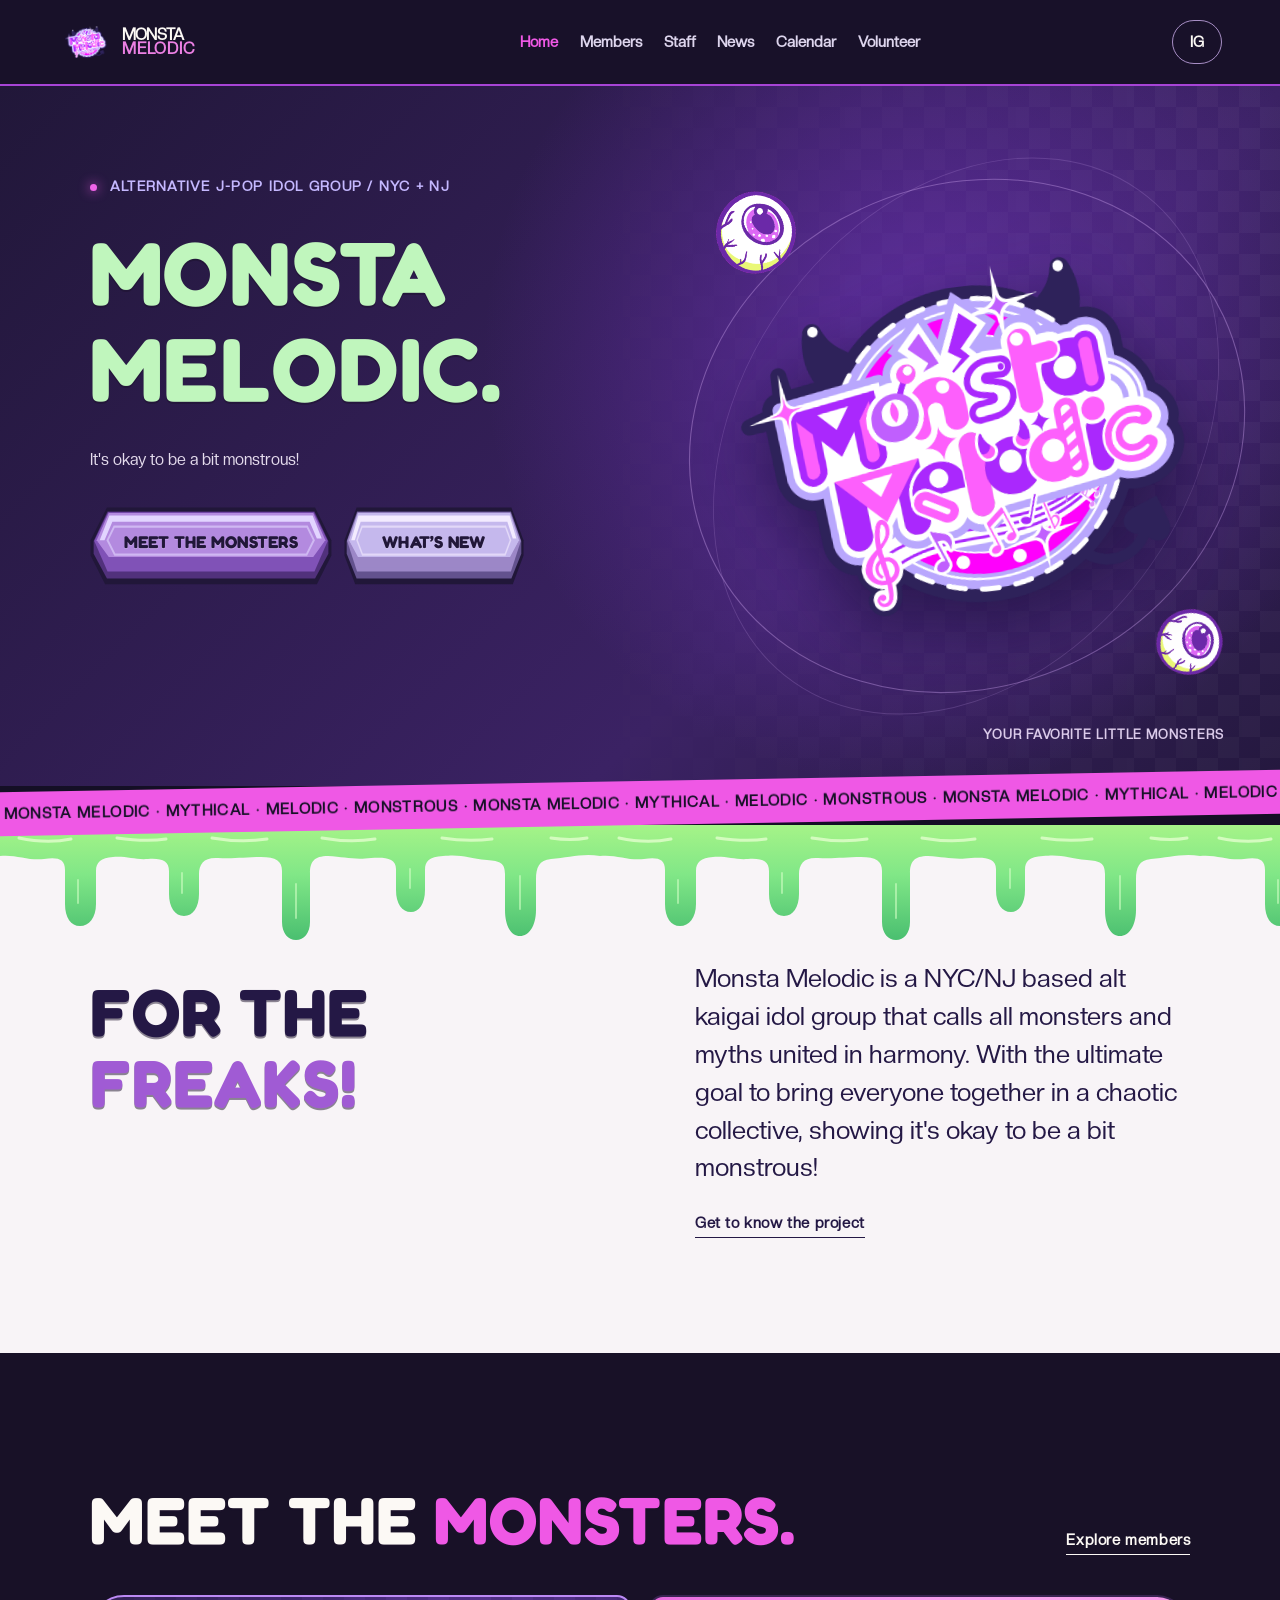
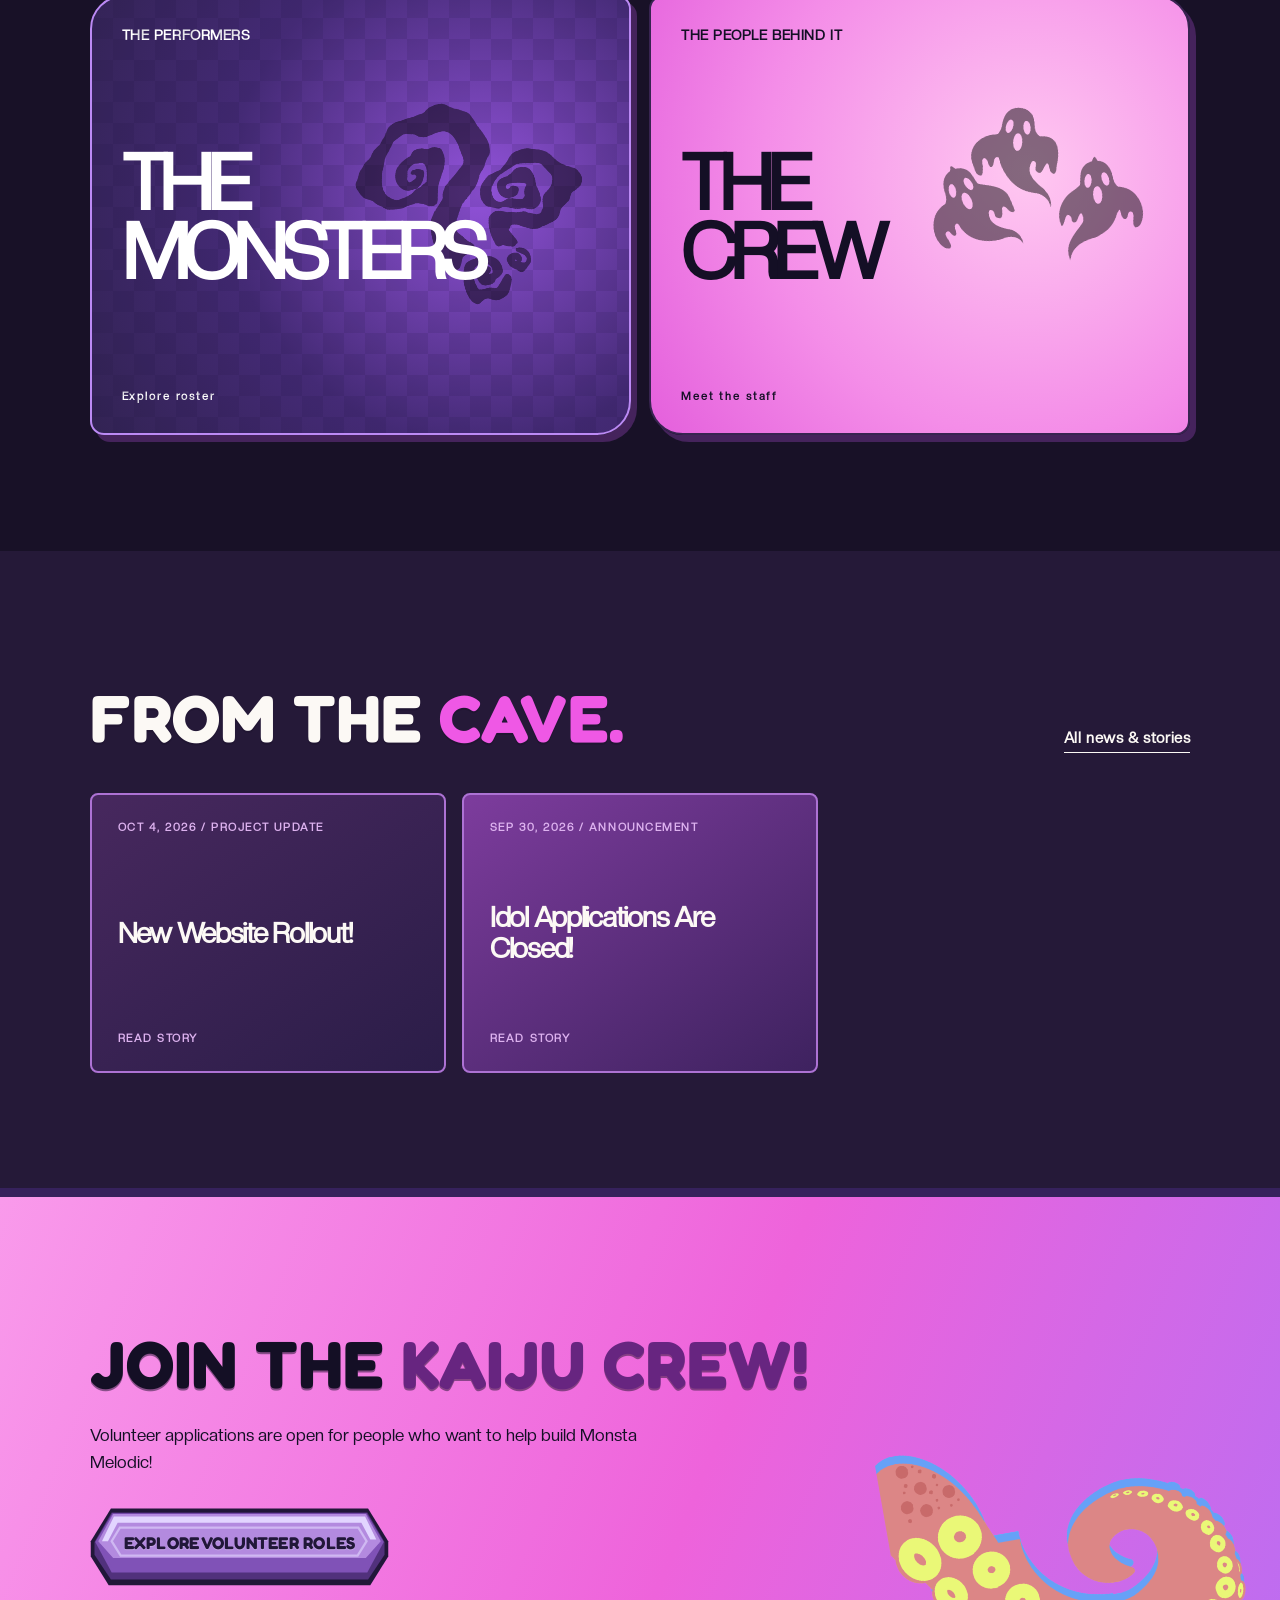
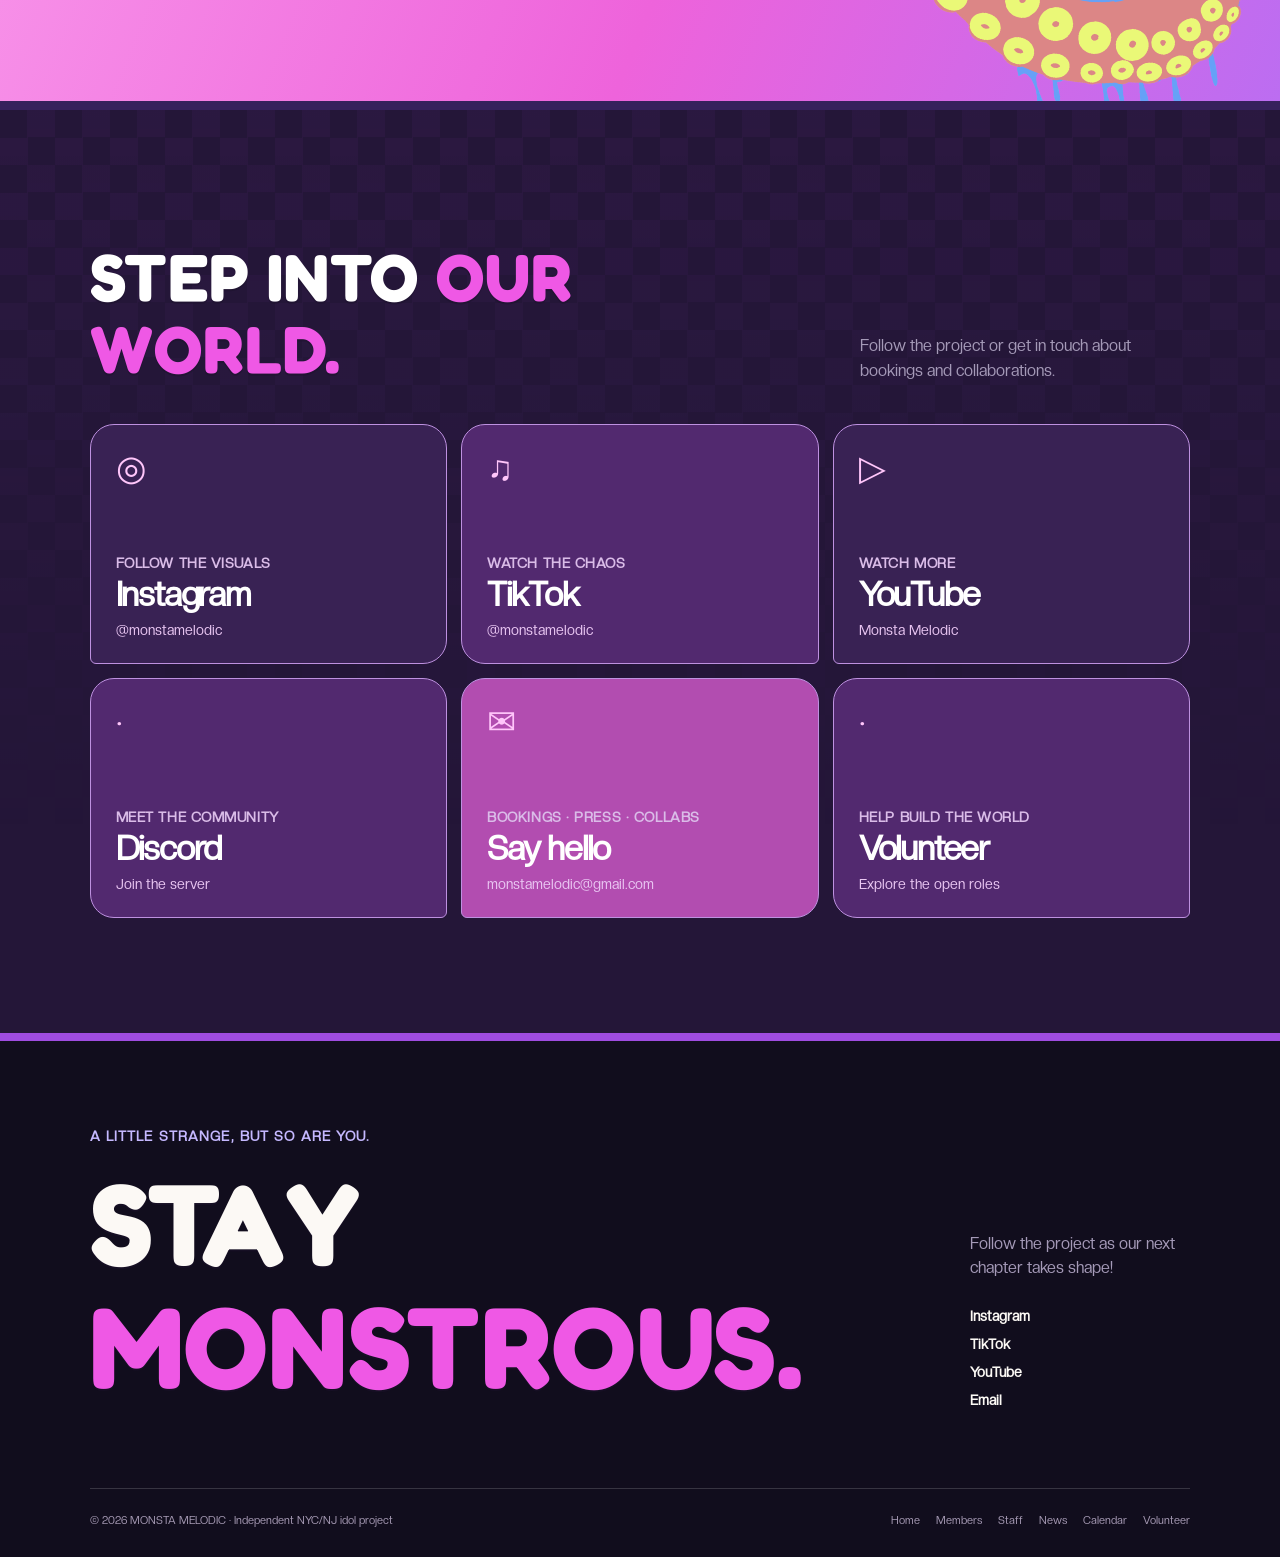
==== commit d4b9bd63: "Add files via upload" ====
--- a/index.html
+++ b/index.html
@@ -1,12 +1,12 @@
 <!doctype html>
-<html lang="en"><head><meta charset="utf-8"><meta name="viewport" content="width=device-width, initial-scale=1"><meta name="theme-color" content="#271c50"><meta name="description" content="Independent NYC/NJ alternative J-pop idol group. Mythical, melodic, monstrous."><title>Home · Monsta Melodic</title><link rel="icon" href="Logo.png"><link rel="preconnect" href="https://fonts.googleapis.com"><link rel="preconnect" href="https://fonts.gstatic.com" crossorigin><link href="https://fonts.googleapis.com/css2?family=Baloo+2:wght@600;700;800&family=Fredoka:wght@500;600;700&display=swap" rel="stylesheet"><link rel="stylesheet" href="styles.css?v=20261120-restored"></head>
+<html lang="en"><head><meta charset="utf-8"><meta name="viewport" content="width=device-width, initial-scale=1"><meta name="theme-color" content="#271c50"><meta name="description" content="Independent NYC/NJ alternative J-pop idol group. Mythical, melodic, monstrous."><title>Home · Monsta Melodic</title><link rel="icon" href="Logo.png"><link rel="preconnect" href="https://fonts.googleapis.com"><link rel="preconnect" href="https://fonts.gstatic.com" crossorigin><link href="https://fonts.googleapis.com/css2?family=Baloo+2:wght@600;700;800&family=Fredoka:wght@500;600;700&display=swap" rel="stylesheet"><link rel="stylesheet" href="styles.css?v=20261123-winner"></head>
 <body><a class="skip-link" href="#main">Skip to content</a><div class="site-wrap">
 <header class="site-header"><a class="brand" href="index.html" aria-label="Monsta Melodic home"><img src="Logo.png" alt=""><span>MONSTA<span>MELODIC</span></span></a><button class="menu-toggle" type="button" aria-label="Open menu" aria-expanded="false" aria-controls="site-nav"></button><nav id="site-nav" aria-label="Main navigation"><a href="index.html" aria-current="page">Home</a><a href="members.html">Members</a><a href="staff.html">Staff</a><a href="news.html">News</a><a href="calendar.html">Calendar</a><a href="applications.html">Volunteer</a></nav><a class="header-social" href="https://www.instagram.com/monstamelodic/" target="_blank" rel="noopener" aria-label="Monsta Melodic Instagram">IG </a></header>
 <main id="main"><section class="hero panel" id="home"><div class="hero-copy"><span class="eyebrow"><i class="status-dot" aria-hidden="true"></i> ALTERNATIVE J-POP IDOL GROUP / NYC + NJ</span><h1 class="hero-title"><span>MONSTA</span><span>MELODIC.</span></h1><p>It's okay to be a bit monstrous!</p><div class="button-row"><a class="button bright" href="members.html">Meet the monsters </a><a class="button outline" href="news.html">What’s new </a></div></div><div class="hero-art"><div class="halo halo-one"></div><div class="halo halo-two"></div><div class="brand-eye eye-left" aria-hidden="true"></div><div class="brand-eye eye-right" aria-hidden="true"></div><img src="Logo.png" alt="Monsta Melodic illustrated logo"><span class="art-label">YOUR FAVORITE LITTLE MONSTERS</span></div></section>
 <div class="marquee" aria-label="Monsta Melodic · Mythical · Melodic · Monstrous"><div class="marquee-track" aria-hidden="true"><span>· MONSTA MELODIC · MYTHICAL · MELODIC · MONSTROUS · MONSTA MELODIC · MYTHICAL · MELODIC · MONSTROUS · MONSTA MELODIC · MYTHICAL · MELODIC · MONSTROUS · MONSTA MELODIC · MYTHICAL · MELODIC · MONSTROUS · MONSTA MELODIC · MYTHICAL · MELODIC · MONSTROUS </span><span>· MONSTA MELODIC · MYTHICAL · MELODIC · MONSTROUS · MONSTA MELODIC · MYTHICAL · MELODIC · MONSTROUS · MONSTA MELODIC · MYTHICAL · MELODIC · MONSTROUS · MONSTA MELODIC · MYTHICAL · MELODIC · MONSTROUS · MONSTA MELODIC · MYTHICAL · MELODIC · MONSTROUS </span></div></div>
-<section class="section split-intro" id="about"><div><h2>FOR THE <em>ODD ONES.</em></h2></div><div><p>Monsta Melodic is a NYC/NJ based alt idol group that calls all monsters and myths united in harmony. With the ultimate goal to bring everyone together in a chaotic collective, showing it's okay to be a bit monstrous!</p><a class="text-link" href="members.html">Get to know the project </a></div></section>
+<section class="section split-intro" id="about"><div><h2>FOR THE <em>FREAKS!</em></h2></div><div><p>Monsta Melodic is a NYC/NJ based alt kaigai idol group that calls all monsters and myths united in harmony. With the ultimate goal to bring everyone together in a chaotic collective, showing it's okay to be a bit monstrous!</p><a class="text-link" href="members.html">Get to know the project </a></div></section>
 <section class="section feature-section"><div class="section-head"><div><h2>MEET THE <em>MONSTERS.</em></h2></div><a class="text-link" href="members.html">Explore members </a></div><div class="feature-grid"><a href="members.html" class="feature-card feature-purple"><span>THE PERFORMERS</span><div class="feature-symbol"><img class="supplied-art" src="question-marks.jpg" alt=""></div><strong>THE<br>MONSTERS</strong><span class="feature-arrow">Explore roster </span></a><a href="staff.html" class="feature-card feature-pink"><span>THE PEOPLE BEHIND IT</span><div class="feature-symbol"><img class="supplied-art" src="ghosts.jpg" alt=""></div><strong>THE<br>CREW</strong><span class="feature-arrow">Meet the staff </span></a></div></section>
 <section class="section latest-section"><div class="section-head"><div><h2>FROM THE <em>CAVE.</em></h2></div><a class="text-link" href="news.html">All news & stories </a></div><div id="latest-posts" class="latest-grid"><a class="news-tile" href="news.html"><span>PROJECT UPDATES</span><h3>Catch up with Monsta Melodic</h3><span>Read the news </span></a></div></section>
 <section class="section join-section" id="volunteer"><div><h2>JOIN THE <em>KAIJU CREW!</em></h2><p>Volunteer applications are open for people who want to help build Monsta Melodic!</p><a class="button dark" href="applications.html">Explore volunteer roles </a></div></section>
 <section class="section social-section" id="contact"><div class="section-head"><div><h2>STEP INTO <em>OUR WORLD.</em></h2></div><p>Follow the project or get in touch about bookings and collaborations.</p></div><div class="social-grid"><a class="social-card" href="https://www.instagram.com/monstamelodic/" target="_blank" rel="noopener"><span class="social-symbol">◎</span><span>FOLLOW THE VISUALS</span><strong>Instagram</strong><small>@monstamelodic </small></a><a class="social-card" href="https://www.tiktok.com/@monstamelodic" target="_blank" rel="noopener"><span class="social-symbol">♫</span><span>WATCH THE CHAOS</span><strong>TikTok</strong><small>@monstamelodic </small></a><a class="social-card" href="https://www.youtube.com/channel/UCwxbz_F4ipwJG1VYpBXucgw?themeRefresh=1" target="_blank" rel="noopener"><span class="social-symbol">▷</span><span>WATCH MORE</span><strong>YouTube</strong><small>Monsta Melodic </small></a><button class="social-card discord-trigger" type="button"><span class="social-symbol">·</span><span>MEET THE COMMUNITY</span><strong>Discord</strong><small>Join the server </small></button><a class="social-card social-email" href="mailto:monstamelodic@gmail.com"><span class="social-symbol">✉</span><span>BOOKINGS · PRESS · COLLABS</span><strong>Say hello</strong><small>monstamelodic@gmail.com </small></a><a class="social-card social-volunteer" href="applications.html"><span class="social-symbol">·</span><span>HELP BUILD THE WORLD</span><strong>Volunteer</strong><small>Explore the open roles </small></a></div></section></main>
-<footer class="site-footer"><div class="footer-lead"><div><span class="eyebrow">A little strange, but so are you.</span><h2>STAY<br><em>MONSTROUS.</em></h2></div><div class="footer-connect"><p>Follow the project as our next chapter takes shape!</p><a href="https://www.instagram.com/monstamelodic/" target="_blank" rel="noopener">Instagram </a><a href="https://www.tiktok.com/@monstamelodic" target="_blank" rel="noopener">TikTok </a><a href="https://www.youtube.com/channel/UCwxbz_F4ipwJG1VYpBXucgw?themeRefresh=1" target="_blank" rel="noopener">YouTube </a><a href="mailto:monstamelodic@gmail.com">Email </a></div></div><div class="footer-bottom"><span>© 2026 MONSTA MELODIC · Independent NYC/NJ idol project</span><nav aria-label="Footer navigation"><a href="index.html">Home</a><a href="members.html">Members</a><a href="staff.html">Staff</a><a href="news.html">News</a><a href="calendar.html">Calendar</a><a href="applications.html">Volunteer</a></nav></div></footer></div><script src="script.js?v=20261120-restored" defer></script></body></html>
+<footer class="site-footer"><div class="footer-lead"><div><span class="eyebrow">A little strange, but so are you.</span><h2>STAY<br><em>MONSTROUS.</em></h2></div><div class="footer-connect"><p>Follow the project as our next chapter takes shape!</p><a href="https://www.instagram.com/monstamelodic/" target="_blank" rel="noopener">Instagram </a><a href="https://www.tiktok.com/@monstamelodic" target="_blank" rel="noopener">TikTok </a><a href="https://www.youtube.com/channel/UCwxbz_F4ipwJG1VYpBXucgw?themeRefresh=1" target="_blank" rel="noopener">YouTube </a><a href="mailto:monstamelodic@gmail.com">Email </a></div></div><div class="footer-bottom"><span>© 2026 MONSTA MELODIC · Independent NYC/NJ idol project</span><nav aria-label="Footer navigation"><a href="index.html">Home</a><a href="members.html">Members</a><a href="staff.html">Staff</a><a href="news.html">News</a><a href="calendar.html">Calendar</a><a href="applications.html">Volunteer</a></nav></div></footer></div><script src="script.js?v=20261123-winner" defer></script></body></html>
--- a/styles.css
+++ b/styles.css
@@ -297,3 +297,27 @@
 .hero-index,.member-number,.arrow{display:none}
 @media(max-width:620px){.button{min-height:73px;padding:20px 27px 26px;font-size:16px}.hero-copy{padding-bottom:25px}.hero-art{min-height:355px}.art-label{bottom:0;font-size:11px}.hero-copy>.eyebrow{font-size:12px}.button-row{gap:8px}}
 @media(prefers-reduced-motion:reduce){.monster-whisper,.brand-eye,.feature-card,.button{transition:none!important}.button:hover,.feature-card:hover{transform:none}}
+
+/* Millionth-visitor invitation: vintage web prize ad in Monsta's palette. */
+.discord-panel{max-width:540px;max-height:calc(100dvh - 32px);overflow:auto;padding:0;border:7px solid var(--violet);border-radius:3px;background:var(--cream);color:var(--ink);box-shadow:0 0 0 2px var(--lilac),10px 10px 0 #10092199}
+.discord-panel:before{content:none}
+.discord-panel .discord-close{position:sticky;float:right;top:6px;right:6px;margin:6px 6px -42px 0;width:34px;height:34px;background:var(--ink);color:var(--cream);border:2px solid var(--lilac);border-radius:2px;font:26px/1 sans-serif}
+.winner-border{padding:5px 36px 5px 8px;background:var(--ink);color:var(--lilac);font:italic bold 14px Georgia,serif;white-space:nowrap;overflow:hidden}
+.winner-copy{padding:18px 16px 12px;background:linear-gradient(135deg,#ef58e50b,transparent 60%)}
+.discord-panel .winner-rainbow{margin:0 0 8px;font:italic bold clamp(23px,5.5vw,39px)/1.15 Georgia,serif;letter-spacing:-.06em;-webkit-text-stroke:0;text-shadow:none;background:linear-gradient(90deg,#d52a72,#a554cf,#426ac4,#267853,#aa790b,#d85b35,#d52a72);background-size:250% 100%;background-clip:text;-webkit-background-clip:text;color:transparent;animation:winnerRainbow 3s linear infinite,winnerWiggle 2s ease-in-out infinite}
+.discord-panel .winner-won{margin:0 -7px 10px;padding:2px 8px;background:#b6f7b8;color:var(--ink);font:italic 900 clamp(44px,10vw,72px)/1.05 Arial,sans-serif;letter-spacing:-.06em;transform:rotate(-2deg)}
+.discord-panel .winner-joke{margin:12px 0;font:clamp(24px,6vw,36px)/1.1 Arial,sans-serif;letter-spacing:-.06em}
+.winner-joke strong{color:var(--cream);background:var(--pink);padding:0 4px;font-style:italic;text-decoration:underline;text-decoration-thickness:3px}
+.discord-panel .winner-visitor{margin:14px 0;font:italic clamp(20px,5vw,29px)/1.15 Georgia,serif}
+.winner-visitor strong{color:#7742a8;text-decoration:underline;text-decoration-color:var(--pink)}
+.discord-panel .winner-access{margin:16px 0 0;font-size:clamp(13px,3.5vw,18px);font-weight:800;line-height:1.35}
+.winner-access strong{font-size:1.6em;background:var(--lilac);padding:0 5px}
+.winner-arrow{display:block;color:#7751ab;font:bold 38px/1.1 Arial,sans-serif}
+.winner-join{display:block;width:fit-content;max-width:100%;margin:0 auto;padding:9px 22px;background:var(--pink);color:var(--ink);border:3px solid var(--ink);border-radius:10px;box-shadow:4px 4px 0 var(--lilac);font:900 clamp(30px,8vw,48px)/1 Arial,sans-serif;letter-spacing:-.06em;transition:transform .2s}
+.winner-join:hover{transform:rotate(-3deg) scale(1.03);background:#b6f7b8}
+.discord-panel .winner-threat{margin:16px 0 0;font-size:16px;line-height:1.4}.winner-threat em{font-family:Georgia,serif}.winner-threat strong{color:#7742a8;letter-spacing:.02em}
+.discord-panel .discord-later{margin:9px auto 0;font-size:12px}
+@keyframes winnerRainbow{to{background-position:100% 50%}}
+@keyframes winnerWiggle{0%,100%{transform:rotate(-2deg)}50%{transform:rotate(1deg)}}
+@media(prefers-reduced-motion:reduce){.discord-panel .winner-rainbow{animation:none;color:#7742a8;background:none}.winner-join{transition:none}}
+@media(max-width:380px){.winner-copy{padding:16px 10px 10px}.discord-modal{padding:10px}.discord-panel{max-height:calc(100dvh - 20px)}.winner-border{font-size:12px}}
